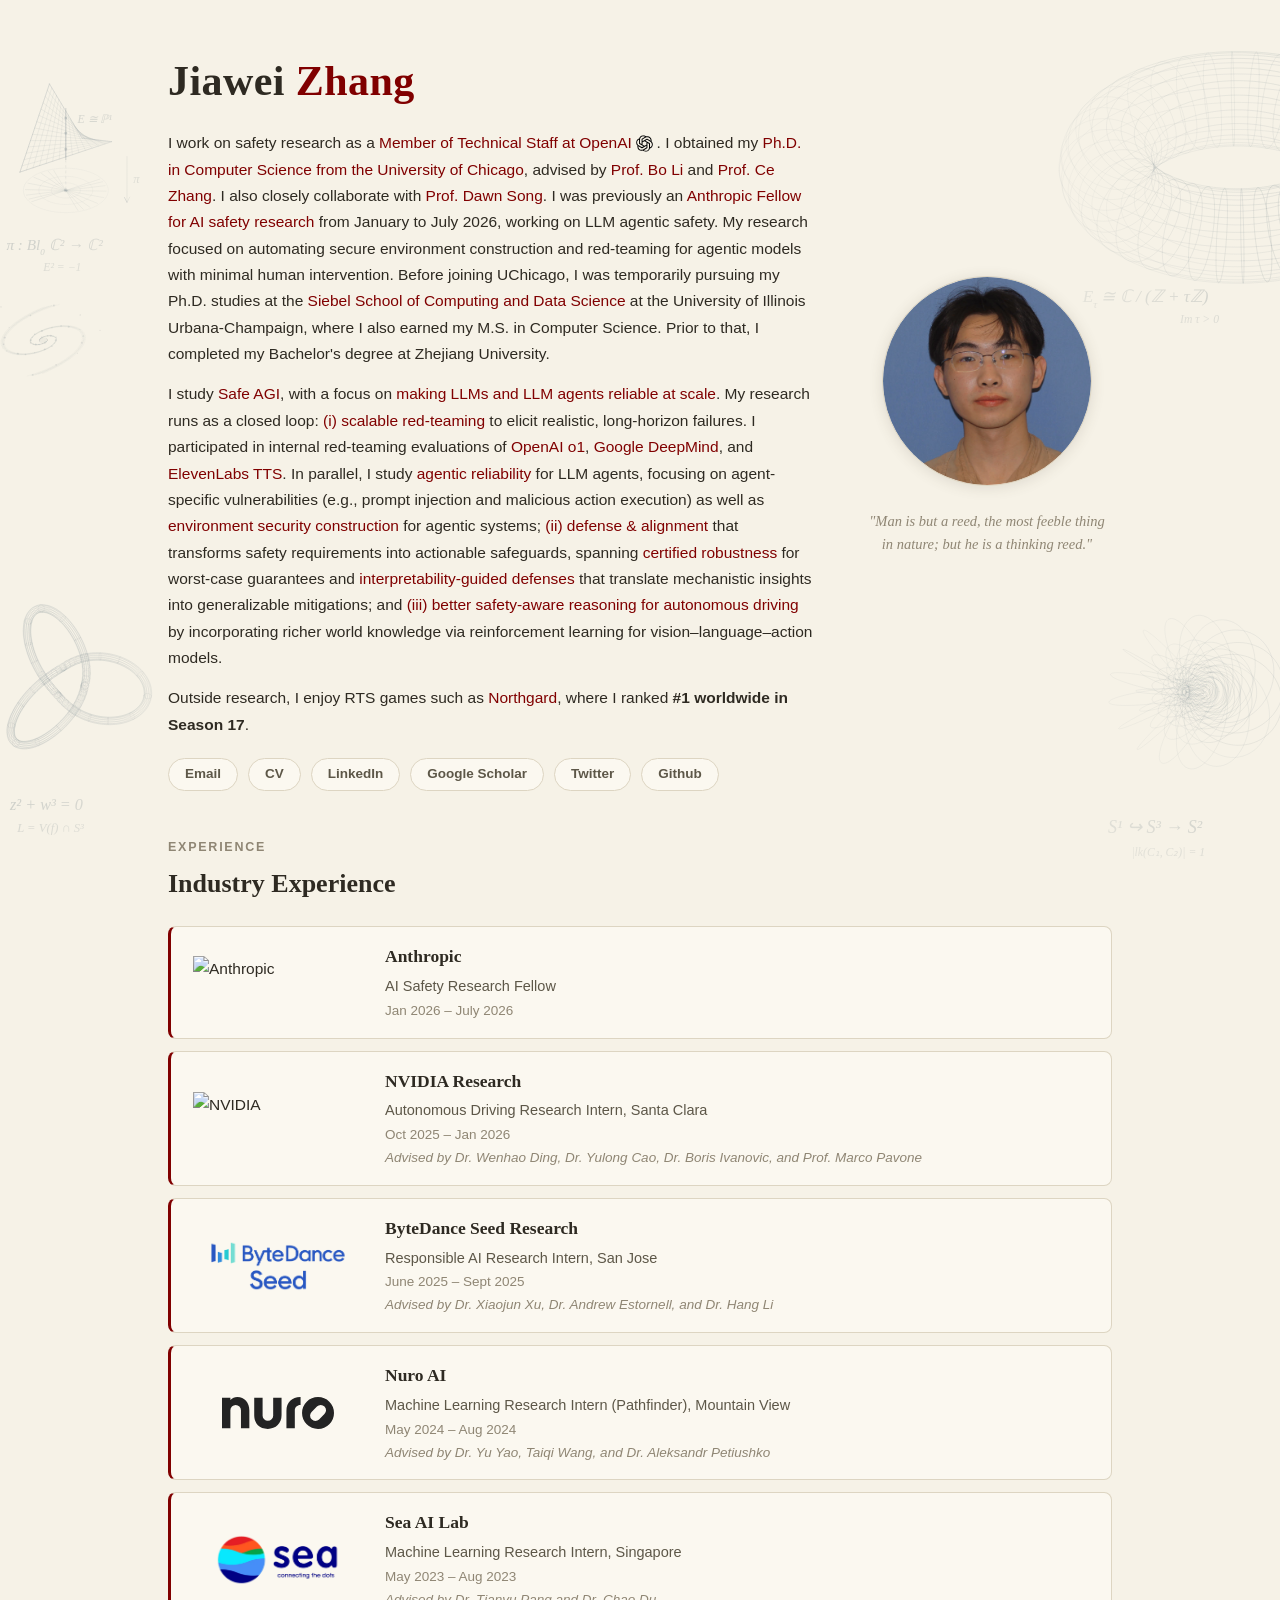
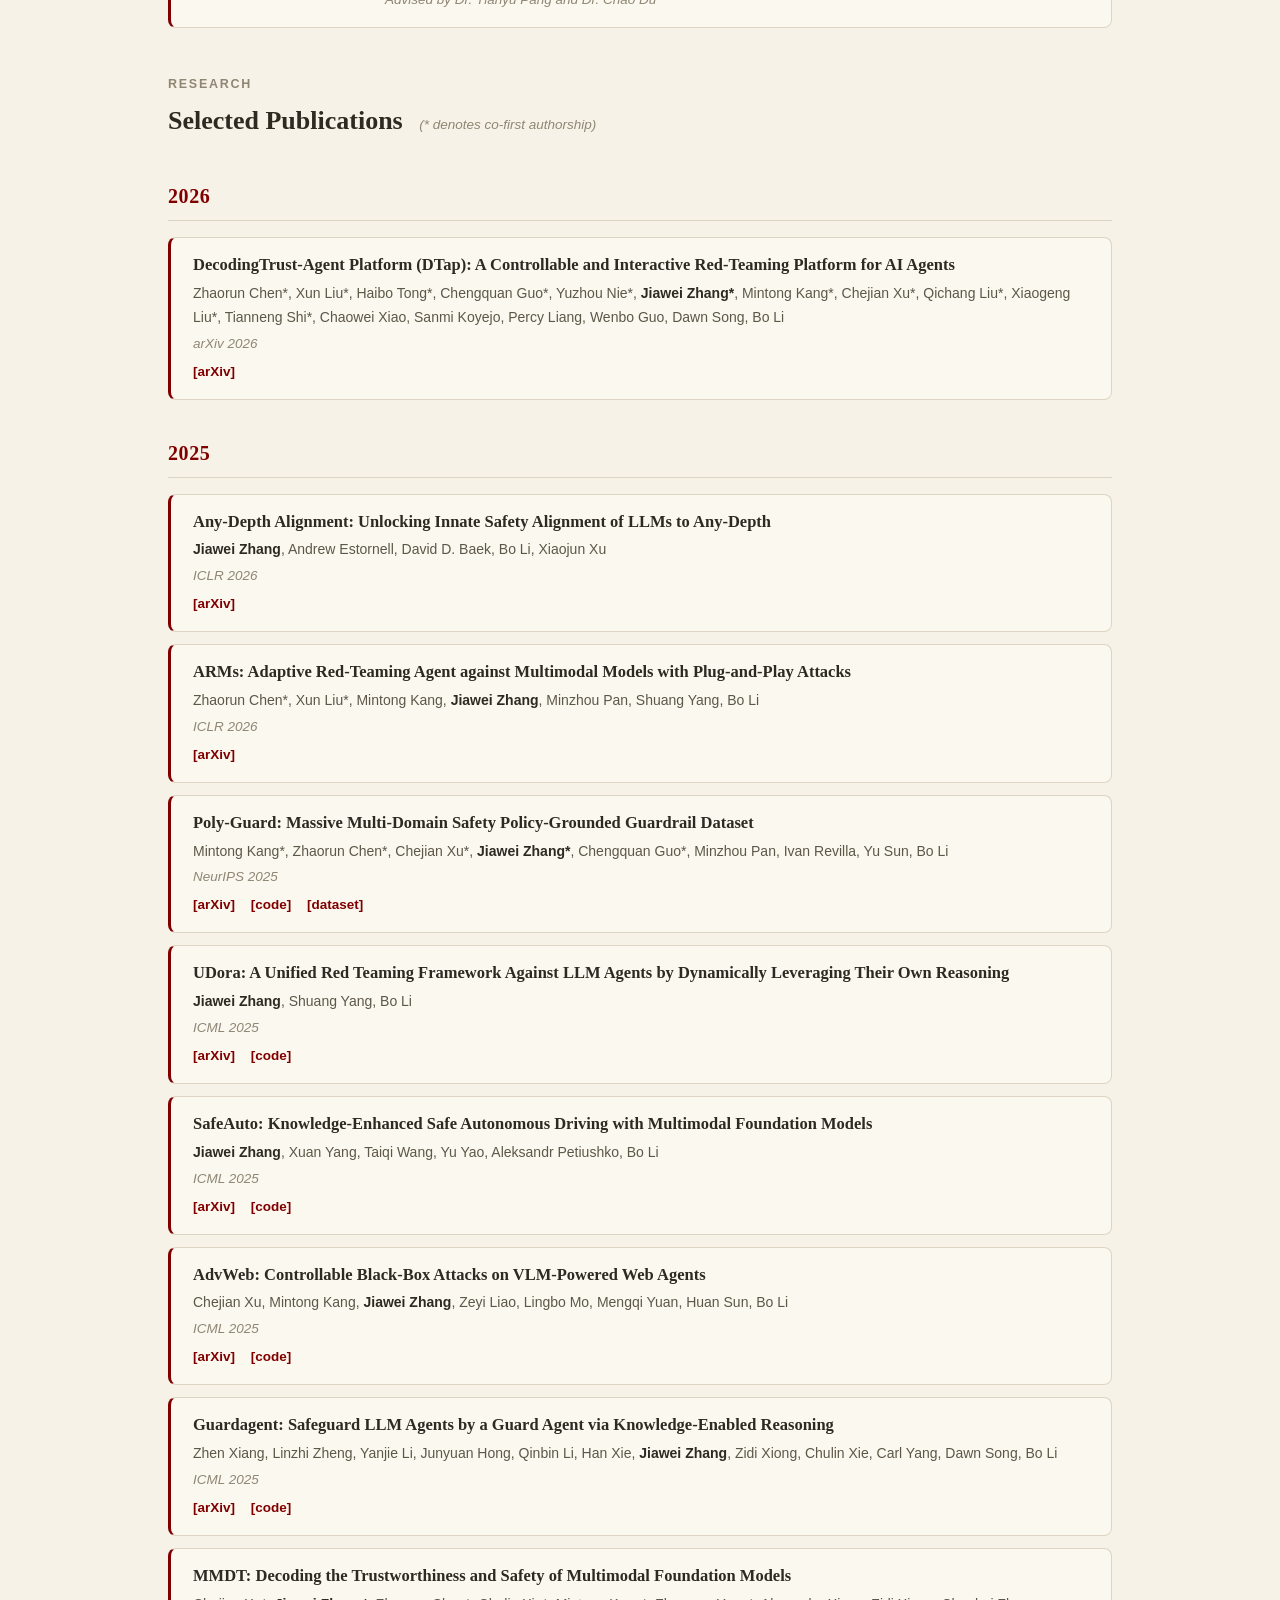
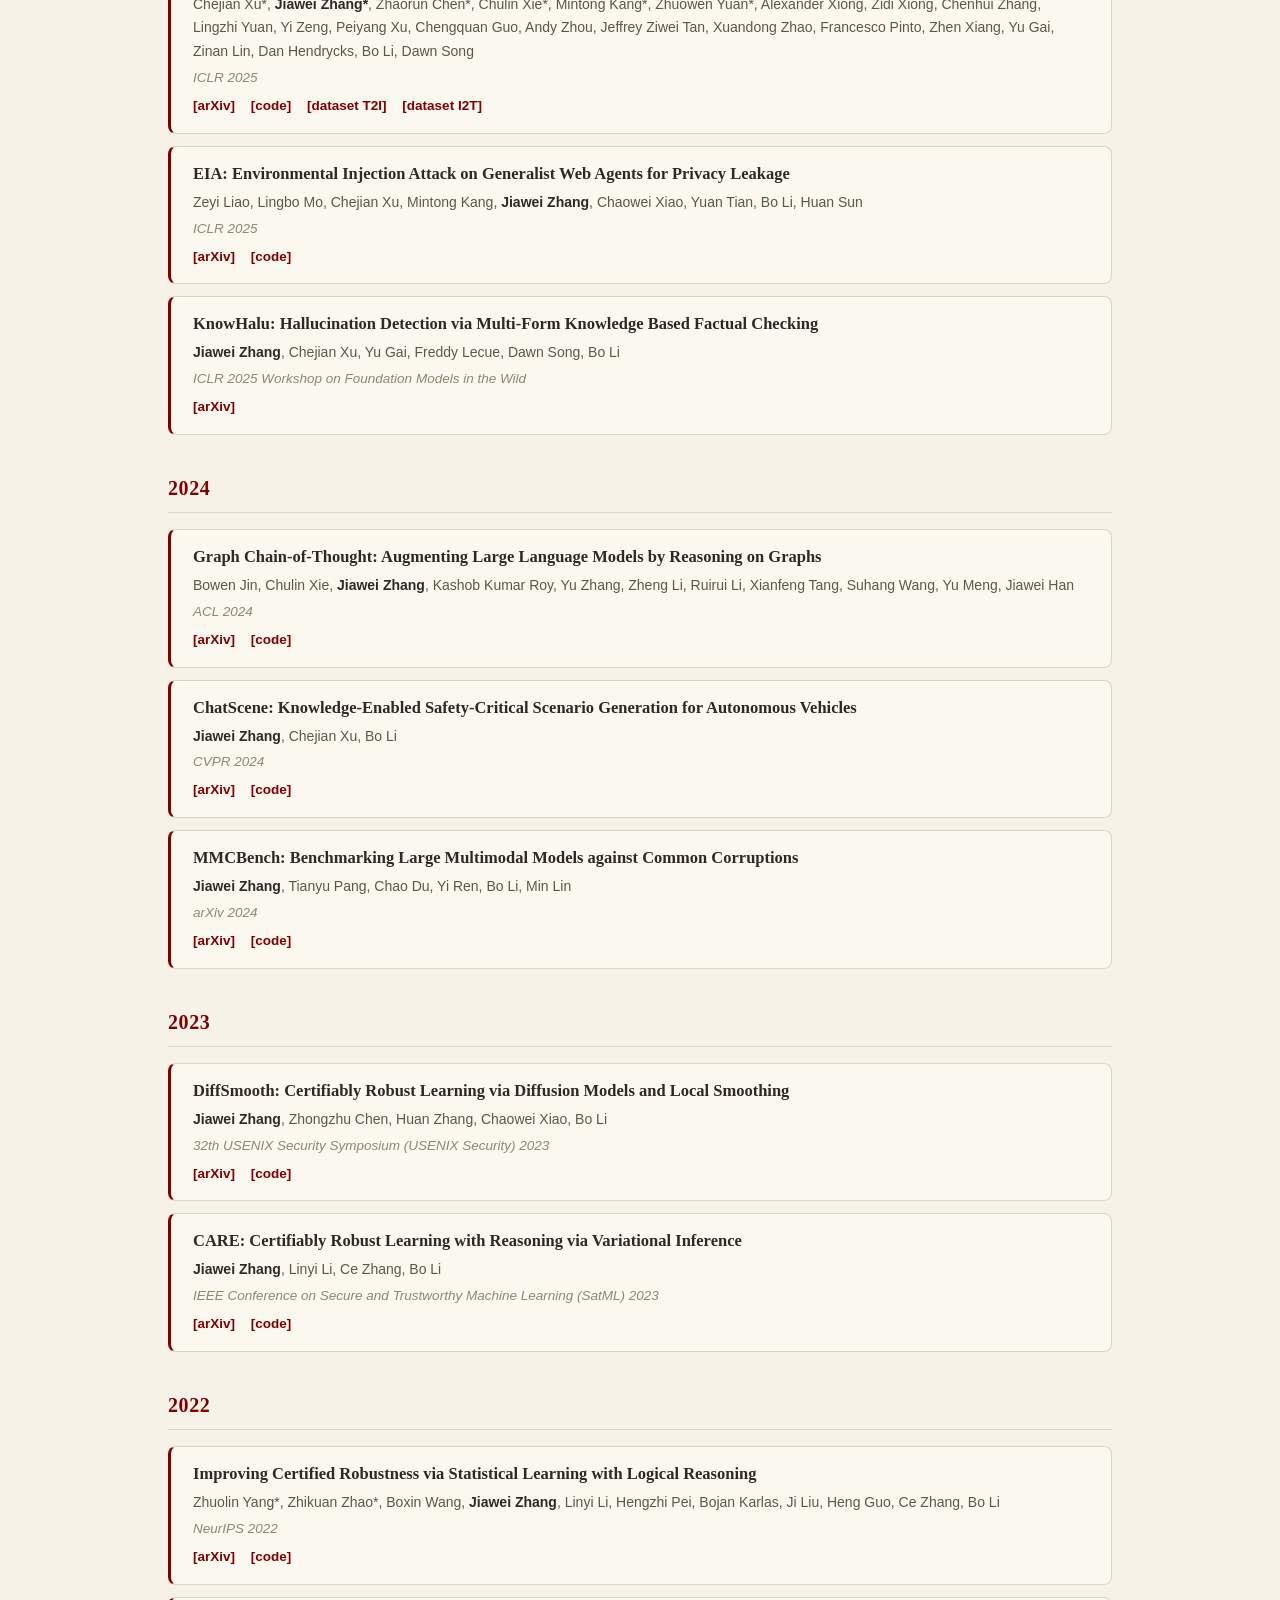
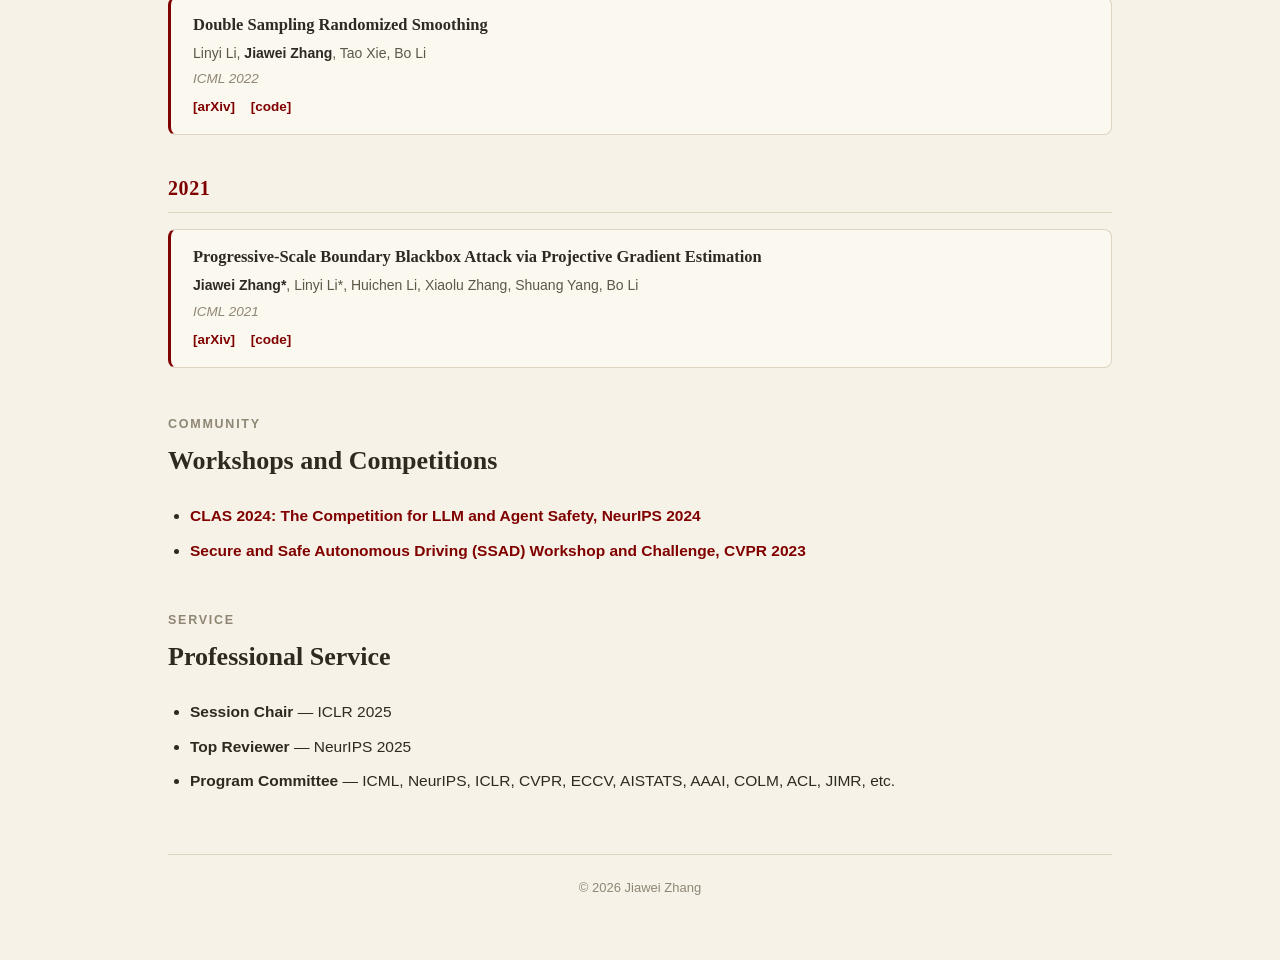
==== index.html @ 8cf460e6 "Emphasize Northgard worldwide ranking" ====
<!DOCTYPE html>
<html lang="en">
<head>
  <meta charset="utf-8">
  <title>Jiawei Zhang</title>
  <meta name="author" content="Jiawei Zhang">
  <meta name="viewport" content="width=device-width, initial-scale=1">
  <link rel="stylesheet" type="text/css" href="stylesheet.css">
  <link rel="icon" href="data:image/svg+xml,<svg xmlns=%22http://www.w3.org/2000/svg%22 viewBox=%220 0 100 100%22><text y=%22.9em%22 font-size=%2290%22>🍪</text></svg>">
</head>

<body>
<div class="page">

  <!-- ============================ Hero ============================ -->
  <header class="hero">
    <div class="hero-text">
      <h1 class="hero-name">Jiawei <span class="accent">Zhang</span></h1>

      <p class="hero-bio">
        I work on safety research as a <span class="bio-highlight">Member of Technical Staff at <span class="bio-affiliation">OpenAI<img class="bio-logo" src="images/openai-blossom.svg" alt="" width="26" height="26" aria-hidden="true"></span></span>. I obtained my <span class="bio-highlight">Ph.D. in Computer Science from the University of Chicago</span>, advised by <a href="https://aisecure.github.io/">Prof. Bo Li</a> and <a href="https://zhangce.github.io/">Prof. Ce Zhang</a>. I also closely collaborate with <a href="https://dawnsong.io/">Prof. Dawn Song</a>. I was previously an <a href="https://alignment.anthropic.com/2024/anthropic-fellows-program/">Anthropic Fellow for AI safety research</a> from January to July 2026, working on LLM agentic safety. My research focused on automating secure environment construction and red-teaming for agentic models with minimal human intervention. Before joining UChicago, I was temporarily pursuing my Ph.D. studies at the <a href="https://siebelschool.illinois.edu/">Siebel School of Computing and Data Science</a> at the University of Illinois Urbana-Champaign, where I also earned my M.S. in Computer Science. Prior to that, I completed my Bachelor's degree at Zhejiang University.
      </p>

      <p class="hero-bio">
        I study <span class="bio-highlight">Safe AGI</span>, with a focus on <span class="bio-highlight">making LLMs and LLM agents reliable at scale</span>. My research runs as a closed loop:
        <span class="bio-highlight">(i) scalable red-teaming</span> to elicit realistic, long-horizon failures. I participated in internal red-teaming evaluations of <span class="bio-highlight">OpenAI o1</span>, <span class="bio-highlight">Google DeepMind</span>, and <span class="bio-highlight">ElevenLabs TTS</span>. In parallel, I study <span class="bio-highlight">agentic reliability</span> for LLM agents, focusing on agent-specific vulnerabilities (e.g., prompt injection and malicious action execution) as well as <span class="bio-highlight">environment security construction</span> for agentic systems;
        <span class="bio-highlight">(ii) defense &amp; alignment</span> that transforms safety requirements into actionable safeguards, spanning <span class="bio-highlight">certified robustness</span> for worst-case guarantees and <span class="bio-highlight">interpretability-guided defenses</span> that translate mechanistic insights into generalizable mitigations; and
        <span class="bio-highlight">(iii) better safety-aware reasoning for autonomous driving</span> by incorporating richer world knowledge via reinforcement learning for vision–language–action models.
      </p>

      <p class="hero-bio">
        Outside research, I enjoy RTS games such as <a href="https://store.steampowered.com/app/466560/Northgard_Definitive_Edition/">Northgard</a>, where I ranked <strong>#1 worldwide in Season 17</strong>.
      </p>

      <nav class="hero-links">
        <a href="mailto:jwz@uchicago.edu">Email</a>
        <a href="data/Jiawei_CV.pdf">CV</a>
        <a href="https://www.linkedin.com/in/jiawei-zhang-61603b1a2/">LinkedIn</a>
        <a href="https://scholar.google.com/citations?hl=en&user=vCY9ZRcAAAAJ">Google Scholar</a>
        <a href="https://x.com/jzhangcy">Twitter</a>
        <a href="https://github.com/javyduck/">Github</a>
      </nav>
    </div>

    <div class="hero-side">
      <a href="images/jiawei.jpg">
        <img class="hero-photo" alt="profile photo" src="images/jiawei_circle.jpg">
      </a>
      <p class="hero-quote">"Man is but a reed, the most feeble thing in nature; but he is a thinking reed."</p>
    </div>
  </header>

  <!-- ===================== Industry Experience ==================== -->
  <section class="section">
    <span class="section-label">Experience</span>
    <h2 class="section-title">Industry Experience</h2>

    <div class="intern-box">
      <img class="intern-logo" src="https://upload.wikimedia.org/wikipedia/commons/7/78/Anthropic_logo.svg" alt="Anthropic">
      <div class="intern-info">
        <div class="intern-company">Anthropic</div>
        <div class="intern-role">AI Safety Research Fellow</div>
        <div class="intern-date">Jan 2026 – July 2026</div>
      </div>
    </div>

    <div class="intern-box">
      <img class="intern-logo" src="https://upload.wikimedia.org/wikipedia/sco/2/21/Nvidia_logo.svg" alt="NVIDIA">
      <div class="intern-info">
        <div class="intern-company">NVIDIA Research</div>
        <div class="intern-role">Autonomous Driving Research Intern, Santa Clara</div>
        <div class="intern-date">Oct 2025 – Jan 2026</div>
        <div class="intern-advisor">Advised by Dr. Wenhao Ding, Dr. Yulong Cao, Dr. Boris Ivanovic, and Prof. Marco Pavone</div>
      </div>
    </div>

    <div class="intern-box">
      <img class="intern-logo" src="images/bytedance-seed-balanced.png" alt="ByteDance Seed">
      <div class="intern-info">
        <div class="intern-company">ByteDance Seed Research</div>
        <div class="intern-role">Responsible AI Research Intern, San Jose</div>
        <div class="intern-date">June 2025 – Sept 2025</div>
        <div class="intern-advisor">Advised by Dr. Xiaojun Xu, Dr. Andrew Estornell, and Dr. Hang Li</div>
      </div>
    </div>

    <div class="intern-box">
      <img class="intern-logo intern-logo--nuro" src="images/nuro-logo.svg" alt="Nuro">
      <div class="intern-info">
        <div class="intern-company">Nuro AI</div>
        <div class="intern-role">Machine Learning Research Intern (Pathfinder), Mountain View</div>
        <div class="intern-date">May 2024 – Aug 2024</div>
        <div class="intern-advisor">Advised by Dr. Yu Yao, Taiqi Wang, and Dr. Aleksandr Petiushko</div>
      </div>
    </div>

    <div class="intern-box">
      <img class="intern-logo" src="data/seaai.png" alt="Sea">
      <div class="intern-info">
        <div class="intern-company">Sea AI Lab</div>
        <div class="intern-role">Machine Learning Research Intern, Singapore</div>
        <div class="intern-date">May 2023 – Aug 2023</div>
        <div class="intern-advisor">Advised by Dr. Tianyu Pang and Dr. Chao Du</div>
      </div>
    </div>
  </section>

  <!-- ==================== Selected Publications =================== -->
  <section class="section">
    <span class="section-label">Research</span>
    <h2 class="section-title">Selected Publications <span class="note">(* denotes co-first authorship)</span></h2>

    <div class="pub-year">2026</div>

    <div class="pub-box">
      <div class="pub-title">DecodingTrust-Agent Platform (DTap): A Controllable and Interactive Red-Teaming Platform for AI Agents</div>
      <div class="pub-authors">Zhaorun Chen*, Xun Liu*, Haibo Tong*, Chengquan Guo*, Yuzhou Nie*, <b>Jiawei Zhang*</b>, Mintong Kang*, Chejian Xu*, Qichang Liu*, Xiaogeng Liu*, Tianneng Shi*, Chaowei Xiao, Sanmi Koyejo, Percy Liang, Wenbo Guo, Dawn Song, Bo Li</div>
      <div class="pub-venue">arXiv 2026</div>
      <div class="pub-link"><a href="https://arxiv.org/abs/2605.04808">[arXiv]</a></div>
    </div>

    <div class="pub-year">2025</div>

    <div class="pub-box">
      <div class="pub-title">Any-Depth Alignment: Unlocking Innate Safety Alignment of LLMs to Any-Depth</div>
      <div class="pub-authors"><b>Jiawei Zhang</b>, Andrew Estornell, David D. Baek, Bo Li, Xiaojun Xu</div>
      <div class="pub-venue">ICLR 2026</div>
      <div class="pub-link"><a href="https://arxiv.org/abs/2510.18081">[arXiv]</a></div>
    </div>

    <div class="pub-box">
      <div class="pub-title">ARMs: Adaptive Red-Teaming Agent against Multimodal Models with Plug-and-Play Attacks</div>
      <div class="pub-authors">Zhaorun Chen*, Xun Liu*, Mintong Kang, <b>Jiawei Zhang</b>, Minzhou Pan, Shuang Yang, Bo Li</div>
      <div class="pub-venue">ICLR 2026</div>
      <div class="pub-link"><a href="https://arxiv.org/pdf/2510.02677">[arXiv]</a></div>
    </div>

    <div class="pub-box">
      <div class="pub-title">Poly-Guard: Massive Multi-Domain Safety Policy-Grounded Guardrail Dataset</div>
      <div class="pub-authors">Mintong Kang*, Zhaorun Chen*, Chejian Xu*, <b>Jiawei Zhang*</b>, Chengquan Guo*, Minzhou Pan, Ivan Revilla, Yu Sun, Bo Li</div>
      <div class="pub-venue">NeurIPS 2025</div>
      <div class="pub-link">
        <a href="https://arxiv.org/abs/2506.19054">[arXiv]</a>
        <a href="https://github.com/AI-secure/PolyGuard">[code]</a>
        <a href="https://huggingface.co/datasets/AI-Secure/PolyGuard">[dataset]</a>
      </div>
    </div>

    <div class="pub-box">
      <div class="pub-title">UDora: A Unified Red Teaming Framework Against LLM Agents by Dynamically Leveraging Their Own Reasoning</div>
      <div class="pub-authors"><b>Jiawei Zhang</b>, Shuang Yang, Bo Li</div>
      <div class="pub-venue">ICML 2025</div>
      <div class="pub-link">
        <a href="https://arxiv.org/abs/2503.01908">[arXiv]</a>
        <a href="https://github.com/AI-secure/UDora">[code]</a>
      </div>
    </div>

    <div class="pub-box">
      <div class="pub-title">SafeAuto: Knowledge-Enhanced Safe Autonomous Driving with Multimodal Foundation Models</div>
      <div class="pub-authors"><b>Jiawei Zhang</b>, Xuan Yang, Taiqi Wang, Yu Yao, Aleksandr Petiushko, Bo Li</div>
      <div class="pub-venue">ICML 2025</div>
      <div class="pub-link">
        <a href="https://arxiv.org/abs/2503.00211">[arXiv]</a>
        <a href="https://github.com/AI-secure/SafeAuto">[code]</a>
      </div>
    </div>

    <div class="pub-box">
      <div class="pub-title">AdvWeb: Controllable Black-Box Attacks on VLM-Powered Web Agents</div>
      <div class="pub-authors">Chejian Xu, Mintong Kang, <b>Jiawei Zhang</b>, Zeyi Liao, Lingbo Mo, Mengqi Yuan, Huan Sun, Bo Li</div>
      <div class="pub-venue">ICML 2025</div>
      <div class="pub-link">
        <a href="https://arxiv.org/abs/2410.17401v4">[arXiv]</a>
        <a href="https://github.com/AI-secure/AdvAgent">[code]</a>
      </div>
    </div>

    <div class="pub-box">
      <div class="pub-title">Guardagent: Safeguard LLM Agents by a Guard Agent via Knowledge-Enabled Reasoning</div>
      <div class="pub-authors">Zhen Xiang, Linzhi Zheng, Yanjie Li, Junyuan Hong, Qinbin Li, Han Xie, <b>Jiawei Zhang</b>, Zidi Xiong, Chulin Xie, Carl Yang, Dawn Song, Bo Li</div>
      <div class="pub-venue">ICML 2025</div>
      <div class="pub-link">
        <a href="https://arxiv.org/abs/2406.09187">[arXiv]</a>
        <a href="https://github.com/guardagent/code">[code]</a>
      </div>
    </div>

    <div class="pub-box">
      <div class="pub-title">MMDT: Decoding the Trustworthiness and Safety of Multimodal Foundation Models</div>
      <div class="pub-authors">Chejian Xu*, <b>Jiawei Zhang*</b>, Zhaorun Chen*, Chulin Xie*, Mintong Kang*, Zhuowen Yuan*, Alexander Xiong, Zidi Xiong, Chenhui Zhang, Lingzhi Yuan, Yi Zeng, Peiyang Xu, Chengquan Guo, Andy Zhou, Jeffrey Ziwei Tan, Xuandong Zhao, Francesco Pinto, Zhen Xiang, Yu Gai, Zinan Lin, Dan Hendrycks, Bo Li, Dawn Song</div>
      <div class="pub-venue">ICLR 2025</div>
      <div class="pub-link">
        <a href="https://arxiv.org/abs/2503.14827">[arXiv]</a>
        <a href="https://github.com/AI-secure/MMDT">[code]</a>
        <a href="https://huggingface.co/datasets/AI-Secure/MMDecodingTrust-T2I">[dataset&nbsp;T2I]</a>
        <a href="https://huggingface.co/datasets/AI-Secure/MMDecodingTrust-I2T">[dataset&nbsp;I2T]</a>
      </div>
    </div>

    <div class="pub-box">
      <div class="pub-title">EIA: Environmental Injection Attack on Generalist Web Agents for Privacy Leakage</div>
      <div class="pub-authors">Zeyi Liao, Lingbo Mo, Chejian Xu, Mintong Kang, <b>Jiawei Zhang</b>, Chaowei Xiao, Yuan Tian, Bo Li, Huan Sun</div>
      <div class="pub-venue">ICLR 2025</div>
      <div class="pub-link">
        <a href="https://arxiv.org/abs/2409.11295">[arXiv]</a>
        <a href="https://github.com/OSU-NLP-Group/EIA_against_webagent">[code]</a>
      </div>
    </div>

    <div class="pub-box">
      <div class="pub-title">KnowHalu: Hallucination Detection via Multi-Form Knowledge Based Factual Checking</div>
      <div class="pub-authors"><b>Jiawei Zhang</b>, Chejian Xu, Yu Gai, Freddy Lecue, Dawn Song, Bo Li</div>
      <div class="pub-venue">ICLR 2025 Workshop on Foundation Models in the Wild</div>
      <div class="pub-link"><a href="https://arxiv.org/abs/2404.02935">[arXiv]</a></div>
    </div>

    <div class="pub-year">2024</div>

    <div class="pub-box">
      <div class="pub-title">Graph Chain-of-Thought: Augmenting Large Language Models by Reasoning on Graphs</div>
      <div class="pub-authors">Bowen Jin, Chulin Xie, <b>Jiawei Zhang</b>, Kashob Kumar Roy, Yu Zhang, Zheng Li, Ruirui Li, Xianfeng Tang, Suhang Wang, Yu Meng, Jiawei Han</div>
      <div class="pub-venue">ACL 2024</div>
      <div class="pub-link">
        <a href="https://arxiv.org/abs/2404.07103">[arXiv]</a>
        <a href="https://github.com/PeterGriffinJin/Graph-CoT">[code]</a>
      </div>
    </div>

    <div class="pub-box">
      <div class="pub-title">ChatScene: Knowledge-Enabled Safety-Critical Scenario Generation for Autonomous Vehicles</div>
      <div class="pub-authors"><b>Jiawei Zhang</b>, Chejian Xu, Bo Li</div>
      <div class="pub-venue">CVPR 2024</div>
      <div class="pub-link">
        <a href="https://arxiv.org/abs/2405.14062">[arXiv]</a>
        <a href="https://github.com/javyduck/ChatScene">[code]</a>
      </div>
    </div>

    <div class="pub-box">
      <div class="pub-title">MMCBench: Benchmarking Large Multimodal Models against Common Corruptions</div>
      <div class="pub-authors"><b>Jiawei Zhang</b>, Tianyu Pang, Chao Du, Yi Ren, Bo Li, Min Lin</div>
      <div class="pub-venue">arXiv 2024</div>
      <div class="pub-link">
        <a href="https://arxiv.org/abs/2401.11943">[arXiv]</a>
        <a href="https://github.com/sail-sg/MMCBench">[code]</a>
      </div>
    </div>

    <div class="pub-year">2023</div>

    <div class="pub-box">
      <div class="pub-title">DiffSmooth: Certifiably Robust Learning via Diffusion Models and Local Smoothing</div>
      <div class="pub-authors"><b>Jiawei Zhang</b>, Zhongzhu Chen, Huan Zhang, Chaowei Xiao, Bo Li</div>
      <div class="pub-venue">32th USENIX Security Symposium (USENIX Security) 2023</div>
      <div class="pub-link">
        <a href="https://www.usenix.org/conference/usenixsecurity23/presentation/zhang-jiawei">[arXiv]</a>
        <a href="https://github.com/javyduck/DiffSmooth">[code]</a>
      </div>
    </div>

    <div class="pub-box">
      <div class="pub-title">CARE: Certifiably Robust Learning with Reasoning via Variational Inference</div>
      <div class="pub-authors"><b>Jiawei Zhang</b>, Linyi Li, Ce Zhang, Bo Li</div>
      <div class="pub-venue">IEEE Conference on Secure and Trustworthy Machine Learning (SatML) 2023</div>
      <div class="pub-link">
        <a href="https://arxiv.org/abs/2209.05055">[arXiv]</a>
        <a href="https://github.com/javyduck/CARE">[code]</a>
      </div>
    </div>

    <div class="pub-year">2022</div>

    <div class="pub-box">
      <div class="pub-title">Improving Certified Robustness via Statistical Learning with Logical Reasoning</div>
      <div class="pub-authors">Zhuolin Yang*, Zhikuan Zhao*, Boxin Wang, <b>Jiawei Zhang</b>, Linyi Li, Hengzhi Pei, Bojan Karlas, Ji Liu, Heng Guo, Ce Zhang, Bo Li</div>
      <div class="pub-venue">NeurIPS 2022</div>
      <div class="pub-link">
        <a href="https://arxiv.org/abs/2003.00120" target="_blank">[arXiv]</a>
        <a href="https://github.com/Sensing-Reasoning/Sensing-Reasoning-Pipeline" target="_blank">[code]</a>
      </div>
    </div>

    <div class="pub-box">
      <div class="pub-title">Double Sampling Randomized Smoothing</div>
      <div class="pub-authors">Linyi Li, <b>Jiawei Zhang</b>, Tao Xie, Bo Li</div>
      <div class="pub-venue">ICML 2022</div>
      <div class="pub-link">
        <a href="https://arxiv.org/abs/2206.07912" target="_blank">[arXiv]</a>
        <a href="https://github.com/llylly/DSRS" target="_blank">[code]</a>
      </div>
    </div>

    <div class="pub-year">2021</div>

    <div class="pub-box">
      <div class="pub-title">Progressive-Scale Boundary Blackbox Attack via Projective Gradient Estimation</div>
      <div class="pub-authors"><b>Jiawei Zhang*</b>, Linyi Li*, Huichen Li, Xiaolu Zhang, Shuang Yang, Bo Li</div>
      <div class="pub-venue">ICML 2021</div>
      <div class="pub-link">
        <a href="https://arxiv.org/abs/2106.06056" target="_blank">[arXiv]</a>
        <a href="https://github.com/AI-secure/PSBA" target="_blank">[code]</a>
      </div>
    </div>
  </section>

  <!-- =================== Workshops & Competitions ================= -->
  <section class="section">
    <span class="section-label">Community</span>
    <h2 class="section-title">Workshops and Competitions</h2>
    <ul class="plain-list">
      <li>
        <a href="https://neurips.cc/virtual/2024/competition/84796" target="_blank">
          <b>CLAS 2024: The Competition for LLM and Agent Safety, NeurIPS 2024</b>
        </a>
      </li>
      <li>
        <a href="https://github.com/safeai-lab/SafeBench" target="_blank">
          <b>Secure and Safe Autonomous Driving (SSAD) Workshop and Challenge, CVPR 2023</b>
        </a>
      </li>
    </ul>
  </section>

  <!-- ====================== Professional Service ================== -->
  <section class="section">
    <span class="section-label">Service</span>
    <h2 class="section-title">Professional Service</h2>
    <ul class="plain-list">
      <li><b>Session Chair</b> — ICLR 2025</li>
      <li><b>Top Reviewer</b> — NeurIPS 2025</li>
      <li><b>Program Committee</b> — ICML, NeurIPS, ICLR, CVPR, ECCV, AISTATS, AAAI, COLM, ACL, JIMR, etc.</li>
    </ul>
  </section>

  <footer class="site-footer">
    © 2026 Jiawei Zhang
  </footer>

</div>
</body>
</html>
---- stylesheet.css ----
/* ===================================================================
   Academic homepage — warm parchment, faint mathematical sketches,
   serif display type, UChicago maroon accents. Shares its palette
   with /blog/.
   =================================================================== */

:root {
  --bg: #f6f2e7;
  --card: #fbf8f0;
  --bg-soft: #efe9da;
  --text: #2e2a22;
  --text-soft: #5d5748;
  --text-faint: #8f8674;
  --accent: #800000;
  --accent-soft: #a34848;
  --border: #ddd5c2;
  --serif: Charter, "Bitstream Charter", "Source Serif 4", Georgia,
    "Times New Roman", serif;
  --sans: -apple-system, BlinkMacSystemFont, "Segoe UI", Roboto,
    "Helvetica Neue", Arial, sans-serif;
}

* { box-sizing: border-box; }

html { scroll-behavior: smooth; }

body {
  margin: 0;
  background-color: var(--bg);
  /* Geometric studies stay visible at the edges, with a quiet reading area. */
  background-image:
    linear-gradient(90deg, rgba(246, 242, 231, 0.10) 0%,
      rgba(246, 242, 231, 0.68) 18%, rgba(246, 242, 231, 0.92) 32%,
      rgba(246, 242, 231, 0.92) 68%, rgba(246, 242, 231, 0.68) 82%,
      rgba(246, 242, 231, 0.10) 100%),
    url("images/math-geometry.svg?v=hopf");
  background-size: 100% 100%, max(1440px, 100vw) auto;
  background-position: center, center top;
  background-repeat: no-repeat, no-repeat;
  background-attachment: fixed, fixed;
  color: var(--text);
  font-family: var(--sans);
  font-size: 15.5px;
  line-height: 1.7;
  -webkit-font-smoothing: antialiased;
}

a {
  color: var(--accent);
  font-weight: 500;
  text-decoration: none;
  transition: color 0.15s ease;
}

a:hover { color: var(--accent-soft); }

.page {
  max-width: 1000px;
  margin: 0 auto;
  padding: 56px 28px 60px;
}

/* ------------------------------------------------------------------ */
/* Hero                                                                */
/* ------------------------------------------------------------------ */

.hero {
  display: flex;
  gap: 48px;
  align-items: center;
  margin-bottom: 26px;
}

.hero-text { flex: 1; min-width: 0; }

.hero-name {
  font-family: var(--serif);
  font-size: 42px;
  font-weight: 700;
  color: var(--text);
  letter-spacing: 0.01em;
  margin: 0 0 24px;
  line-height: 1.2;
}

.hero-name .accent { color: var(--accent); }

.hero-tagline {
  font-family: var(--serif);
  font-style: italic;
  color: var(--text-faint);
  font-size: 16px;
  margin: 0 0 22px;
}

.hero-text p { margin: 0 0 14px; color: var(--text); }

.hero-bio .bio-highlight { color: var(--accent); }
.hero-bio a { font-weight: 400; }

.bio-affiliation {
  display: inline-flex;
  align-items: center;
  white-space: nowrap;
}

.bio-logo {
  width: 1.6em;
  height: 1.6em;
  flex: none;
}

.hero-links {
  margin-top: 20px;
  display: flex;
  flex-wrap: wrap;
  gap: 10px;
}

.hero-links a {
  border: 1px solid var(--border);
  background: var(--card);
  border-radius: 999px;
  padding: 4px 16px;
  font-size: 13.5px;
  font-weight: 600;
  color: var(--text-soft);
  transition: border-color 0.15s ease, color 0.15s ease;
}

.hero-links a:hover { border-color: var(--accent); color: var(--accent); }

.hero-side {
  flex: 0 0 250px;
  text-align: center;
}

.hero-photo {
  width: 210px;
  height: 210px;
  border-radius: 50%;
  object-fit: cover;
  border: 1px solid var(--border);
  box-shadow: 0 2px 14px rgba(87, 80, 62, 0.14);
}

.hero-quote {
  font-family: var(--serif);
  font-style: italic;
  font-size: 14.5px;
  color: var(--text-faint);
  margin-top: 16px;
  line-height: 1.6;
}

@media (max-width: 780px) {
  .hero { flex-direction: column-reverse; align-items: center; }
}

/* ------------------------------------------------------------------ */
/* Sections                                                            */
/* ------------------------------------------------------------------ */

.section { margin-top: 46px; }

.section-label {
  display: block;
  font-size: 12.5px;
  font-weight: 700;
  text-transform: uppercase;
  letter-spacing: 0.14em;
  color: var(--text-faint);
  margin-bottom: 4px;
}

.section-title {
  font-family: var(--serif);
  font-size: 26px;
  font-weight: 700;
  margin: 0 0 20px;
  color: var(--text);
}

.section-title .note {
  font-family: var(--sans);
  font-size: 13.5px;
  color: var(--text-faint);
  font-style: italic;
  font-weight: 400;
  margin-left: 10px;
}

/* Experience cards */

.intern-box {
  display: flex;
  align-items: center;
  background: var(--card);
  border: 1px solid var(--border);
  border-left: 3px solid var(--accent);
  border-radius: 8px;
  padding: 15px 22px;
  margin-bottom: 12px;
  transition: box-shadow 0.2s ease, transform 0.2s ease;
}

.intern-box:hover {
  box-shadow: 0 4px 14px rgba(128, 0, 0, 0.08);
  transform: translateY(-1px);
}

.intern-logo {
  width: 170px;
  height: 52px;
  margin-right: 22px;
  flex-shrink: 0;
  object-fit: contain;
}

/* Reduce the artwork while keeping the shared logo column aligned. */
.intern-logo--compact { padding: 8px 16px; }
.intern-logo--nuro { padding: 10px 24px; }

.intern-info { flex: 1; }

.intern-company {
  font-family: var(--serif);
  font-weight: 700;
  font-size: 17.5px;
  color: var(--text);
  margin-bottom: 2px;
}

.intern-role { font-size: 14.5px; color: var(--text-soft); }
.intern-date { font-size: 13.5px; color: var(--text-faint); margin-top: 1px; }
.intern-advisor { font-size: 13.5px; color: var(--text-faint); font-style: italic; }

@media (max-width: 640px) {
  .intern-box { flex-direction: column; align-items: flex-start; gap: 10px; }
  .intern-logo { margin: 0; }
}

/* Publications */

.pub-year {
  font-family: var(--serif);
  font-size: 20px;
  font-weight: 700;
  color: var(--accent);
  letter-spacing: 0.03em;
  margin: 36px 0 16px;
  padding-bottom: 7px;
  border-bottom: 1px solid var(--border);
}

.pub-box {
  background: var(--card);
  border: 1px solid var(--border);
  border-left: 3px solid var(--accent);
  border-radius: 8px;
  padding: 15px 22px;
  margin-bottom: 12px;
  transition: box-shadow 0.2s ease, transform 0.2s ease;
}

.pub-box:hover {
  box-shadow: 0 4px 14px rgba(128, 0, 0, 0.08);
  transform: translateY(-1px);
}

.pub-title {
  font-family: var(--serif);
  font-weight: 700;
  font-size: 16.5px;
  color: var(--text);
  margin-bottom: 5px;
  line-height: 1.45;
}

.pub-authors { color: var(--text-soft); font-size: 14px; margin-bottom: 3px; }
.pub-authors b { color: var(--text); }

.pub-venue {
  font-style: italic;
  font-size: 13.5px;
  color: var(--text-faint);
}

.pub-link { margin-top: 5px; font-size: 13.5px; }
.pub-link a { font-weight: 600; margin-right: 12px; }

/* Simple lists (workshops, service) */

.plain-list {
  margin: 0;
  padding-left: 22px;
  color: var(--text);
}

.plain-list li { margin-bottom: 8px; }

/* ------------------------------------------------------------------ */
/* Footer                                                              */
/* ------------------------------------------------------------------ */

.site-footer {
  margin-top: 60px;
  padding-top: 22px;
  border-top: 1px solid var(--border);
  text-align: center;
  color: var(--text-faint);
  font-size: 13px;
}
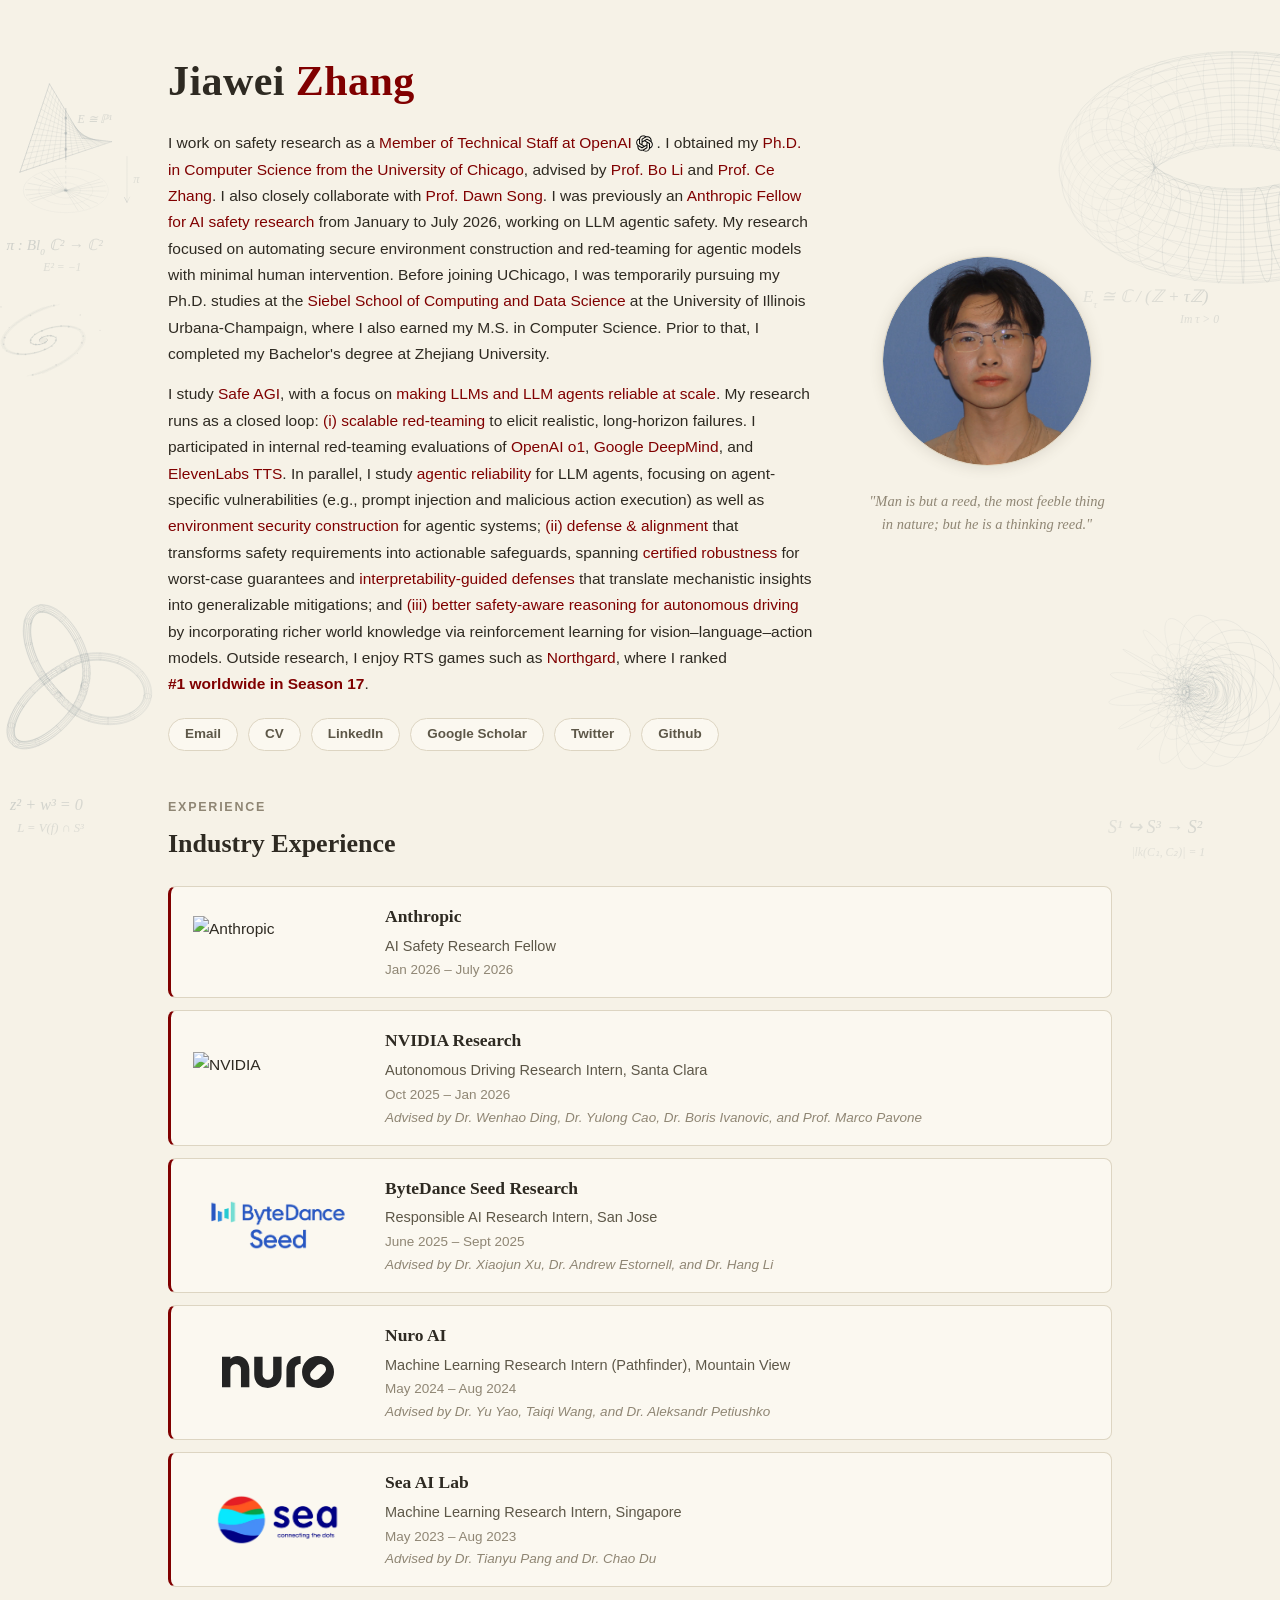
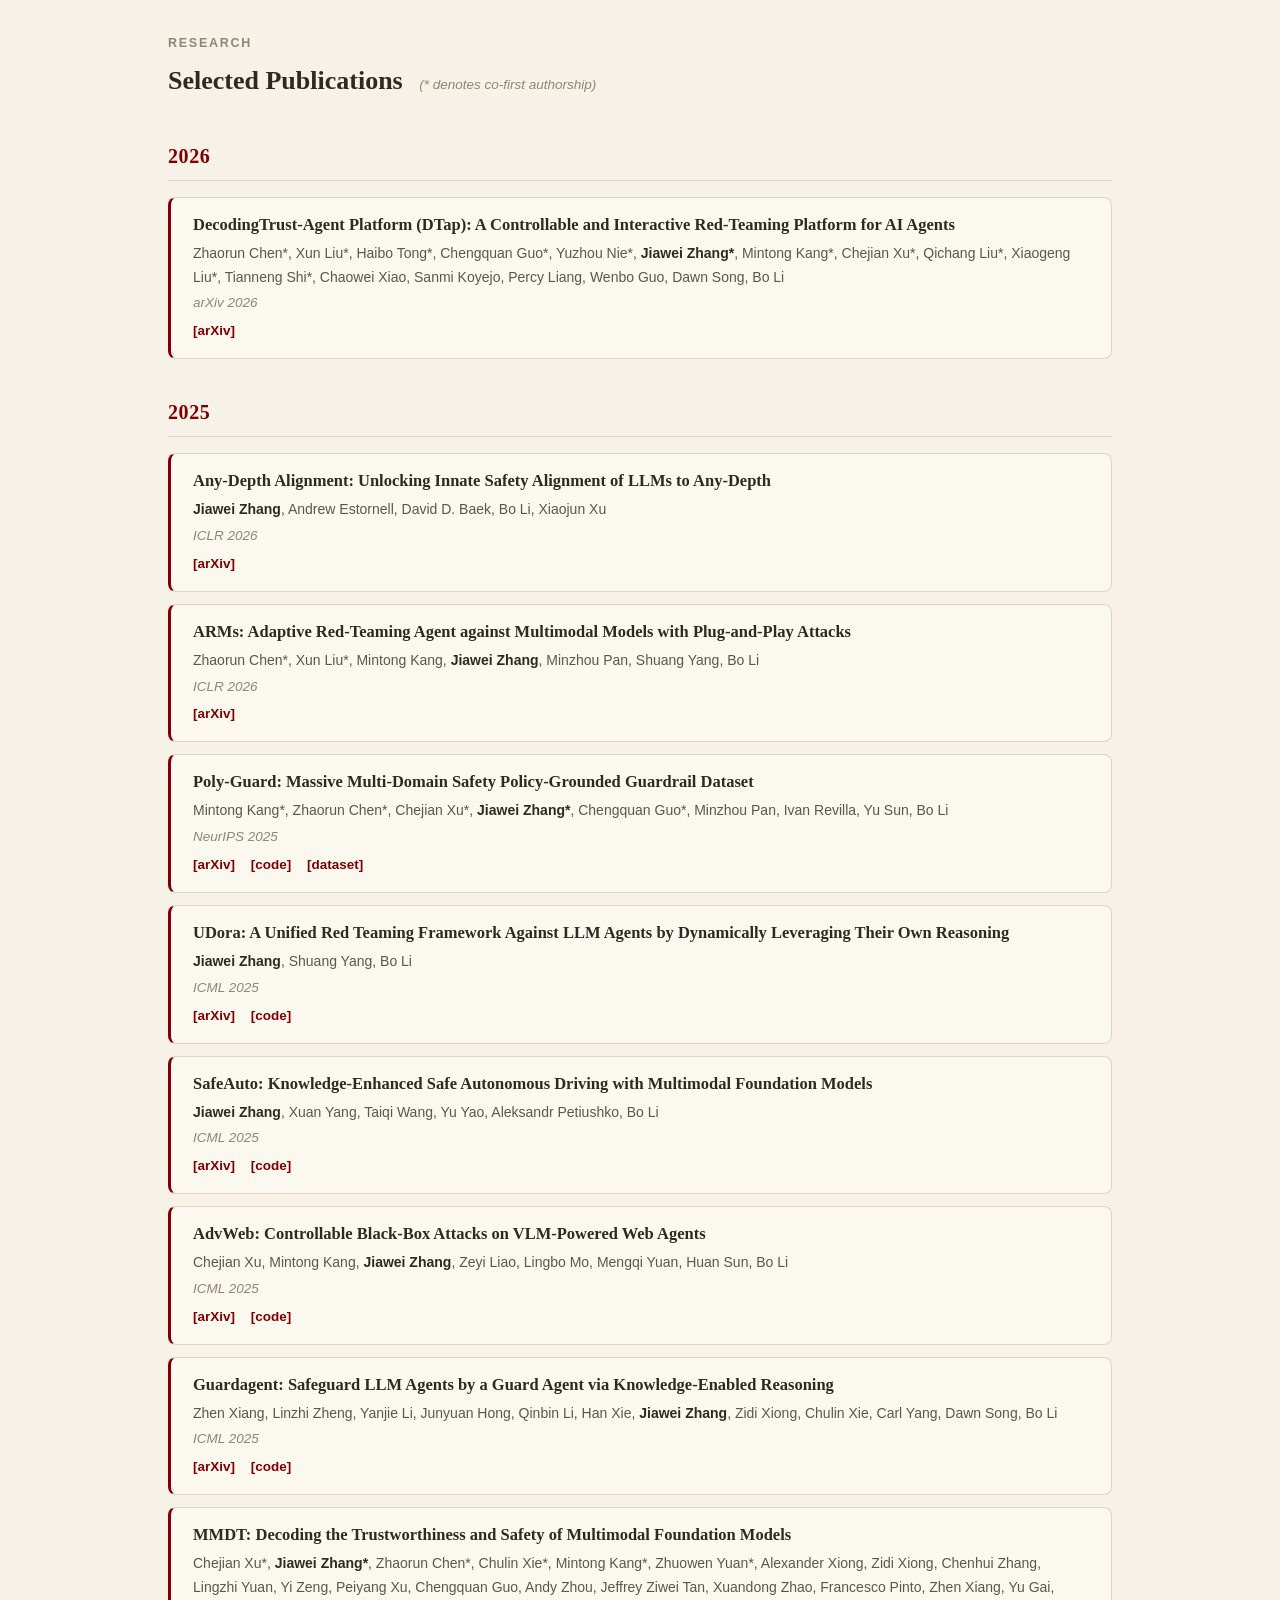
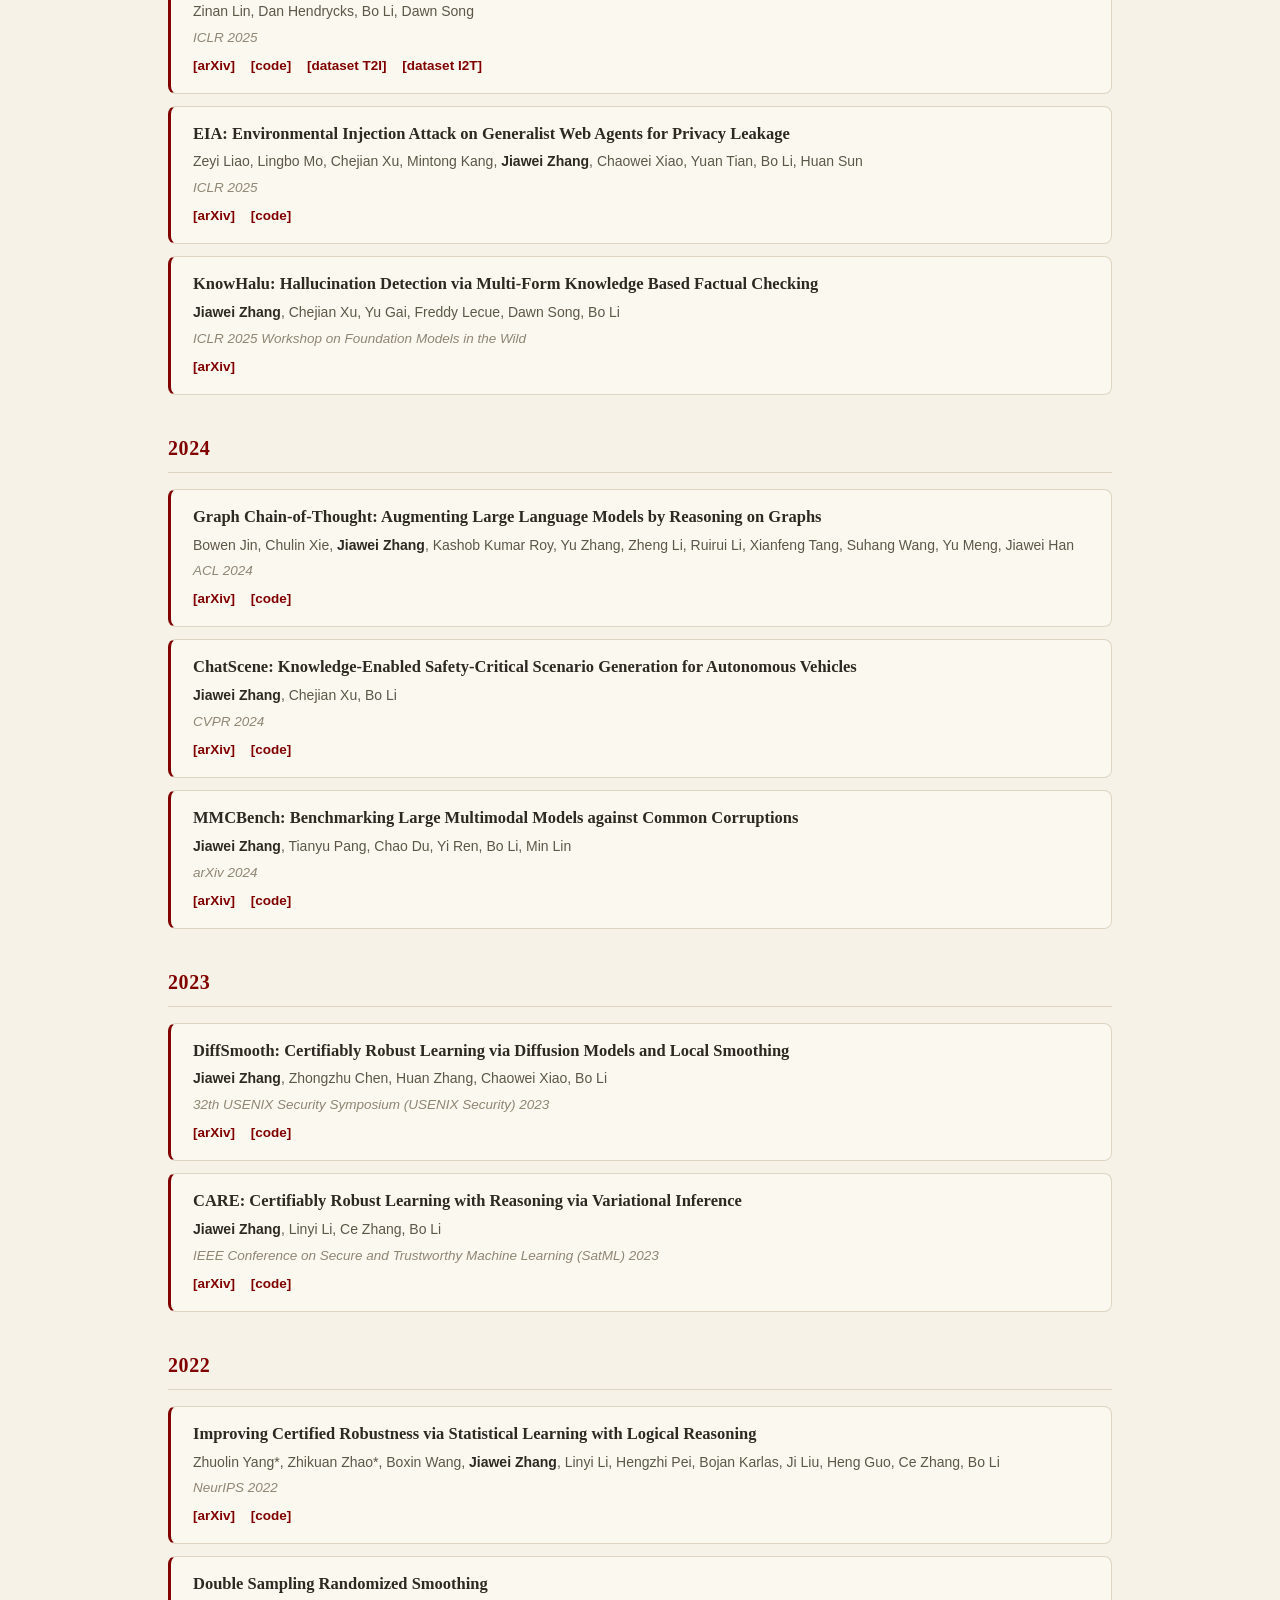
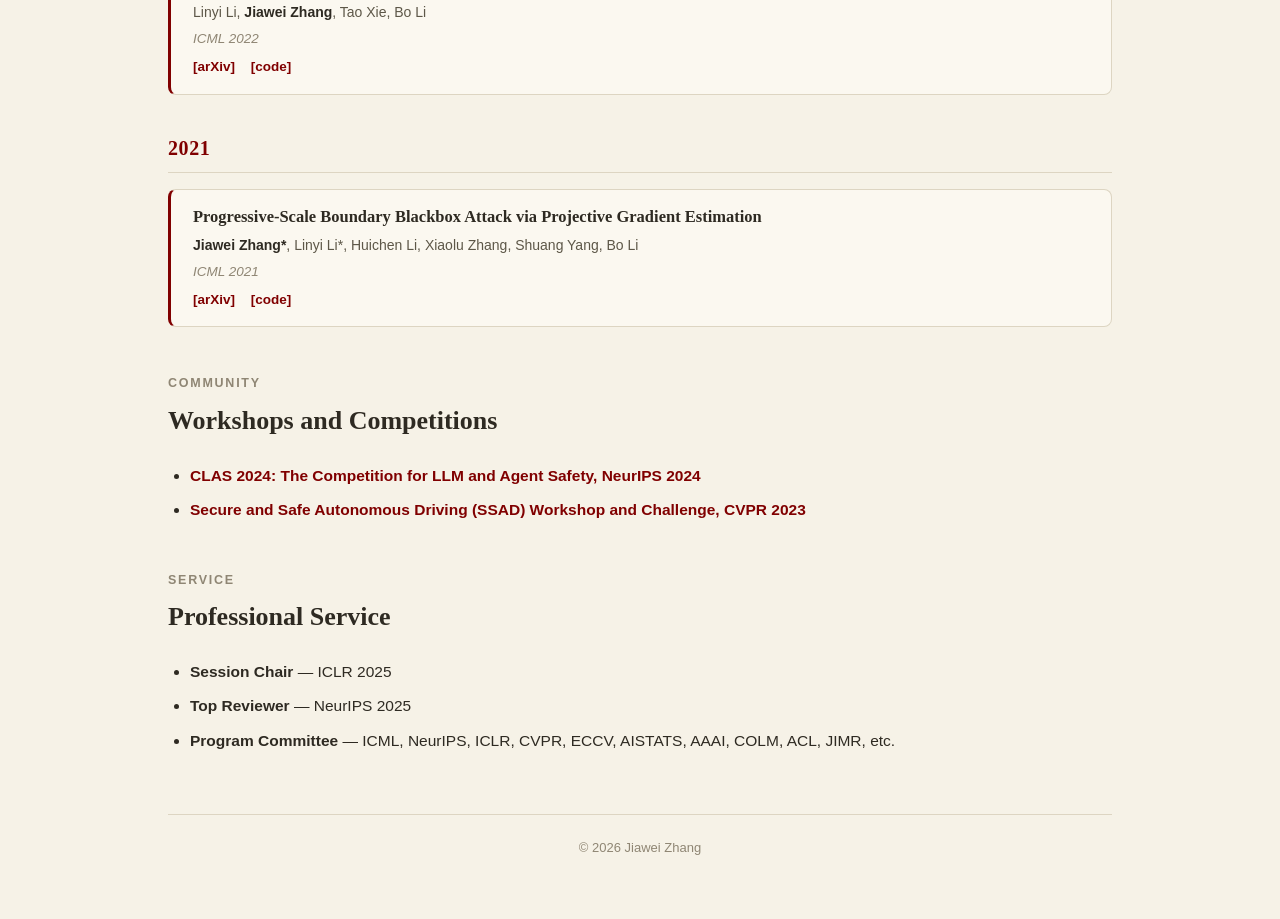
==== commit be3df81f: "Keep interests inline and match ranking accent color" ====
--- a/index.html
+++ b/index.html
@@ -25,11 +25,7 @@
         I study <span class="bio-highlight">Safe AGI</span>, with a focus on <span class="bio-highlight">making LLMs and LLM agents reliable at scale</span>. My research runs as a closed loop:
         <span class="bio-highlight">(i) scalable red-teaming</span> to elicit realistic, long-horizon failures. I participated in internal red-teaming evaluations of <span class="bio-highlight">OpenAI o1</span>, <span class="bio-highlight">Google DeepMind</span>, and <span class="bio-highlight">ElevenLabs TTS</span>. In parallel, I study <span class="bio-highlight">agentic reliability</span> for LLM agents, focusing on agent-specific vulnerabilities (e.g., prompt injection and malicious action execution) as well as <span class="bio-highlight">environment security construction</span> for agentic systems;
         <span class="bio-highlight">(ii) defense &amp; alignment</span> that transforms safety requirements into actionable safeguards, spanning <span class="bio-highlight">certified robustness</span> for worst-case guarantees and <span class="bio-highlight">interpretability-guided defenses</span> that translate mechanistic insights into generalizable mitigations; and
-        <span class="bio-highlight">(iii) better safety-aware reasoning for autonomous driving</span> by incorporating richer world knowledge via reinforcement learning for vision–language–action models.
-      </p>
-
-      <p class="hero-bio">
-        Outside research, I enjoy RTS games such as <a href="https://store.steampowered.com/app/466560/Northgard_Definitive_Edition/">Northgard</a>, where I ranked <strong>#1 worldwide in Season 17</strong>.
+        <span class="bio-highlight">(iii) better safety-aware reasoning for autonomous driving</span> by incorporating richer world knowledge via reinforcement learning for vision–language–action models. Outside research, I enjoy RTS games such as <a href="https://store.steampowered.com/app/466560/Northgard_Definitive_Edition/">Northgard</a>, where I ranked <strong class="bio-highlight bio-ranking">#1 worldwide in Season 17</strong>.
       </p>
 
       <nav class="hero-links">
--- a/stylesheet.css
+++ b/stylesheet.css
@@ -96,6 +96,7 @@
 .hero-text p { margin: 0 0 14px; color: var(--text); }
 
 .hero-bio .bio-highlight { color: var(--accent); }
+.hero-bio .bio-ranking { white-space: nowrap; }
 .hero-bio a { font-weight: 400; }
 
 .bio-affiliation {
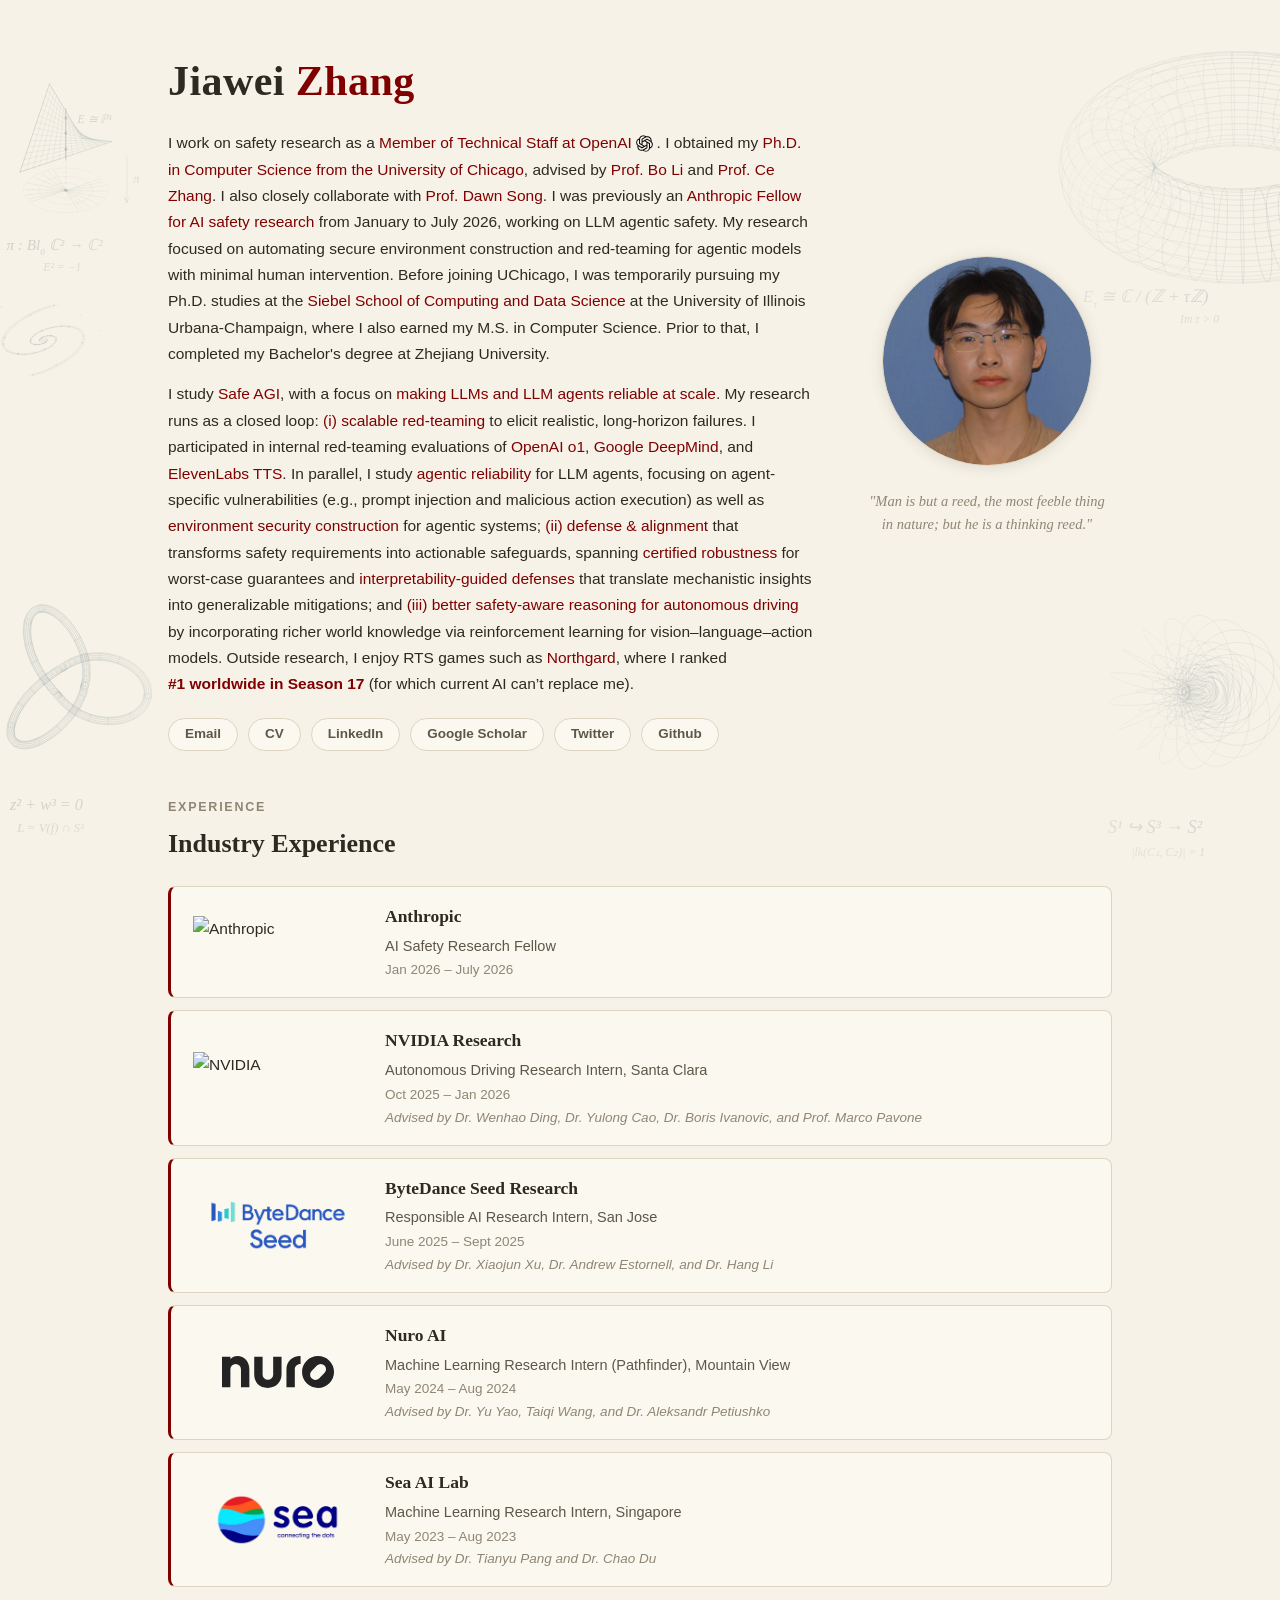
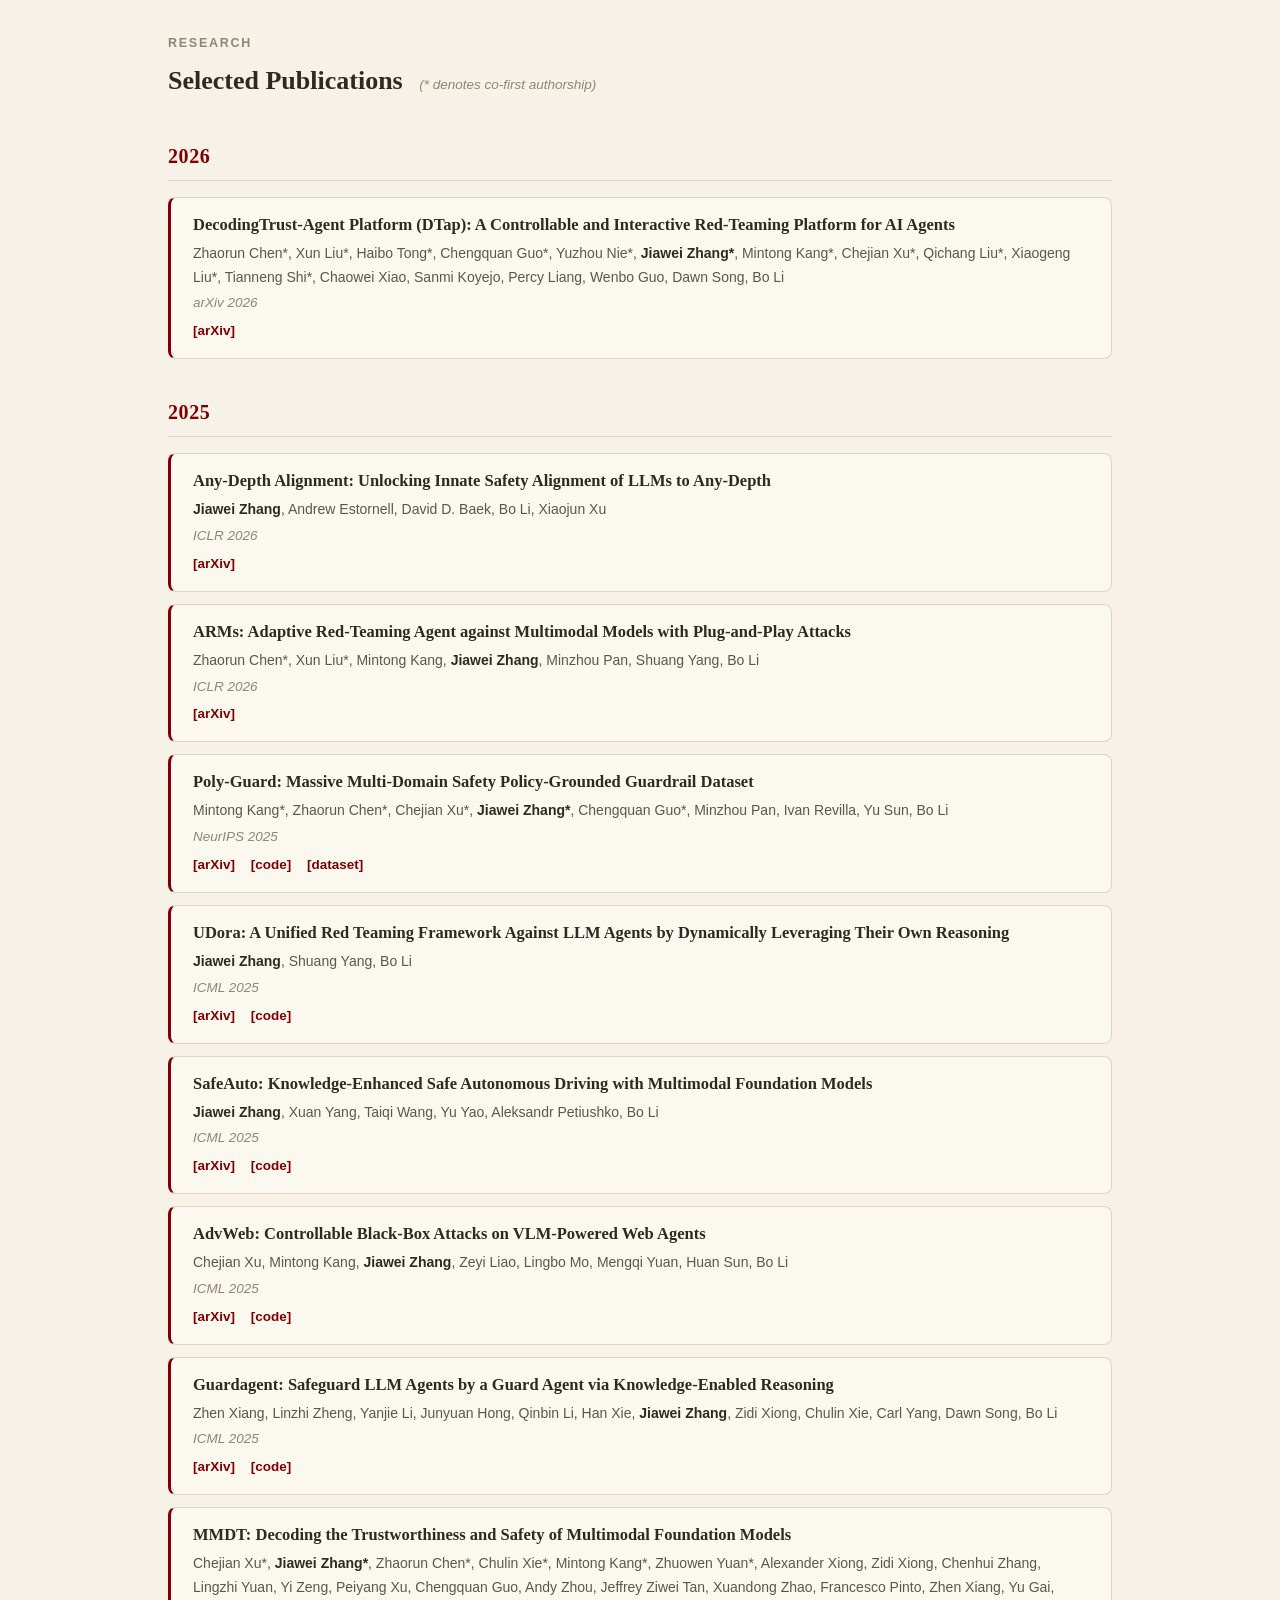
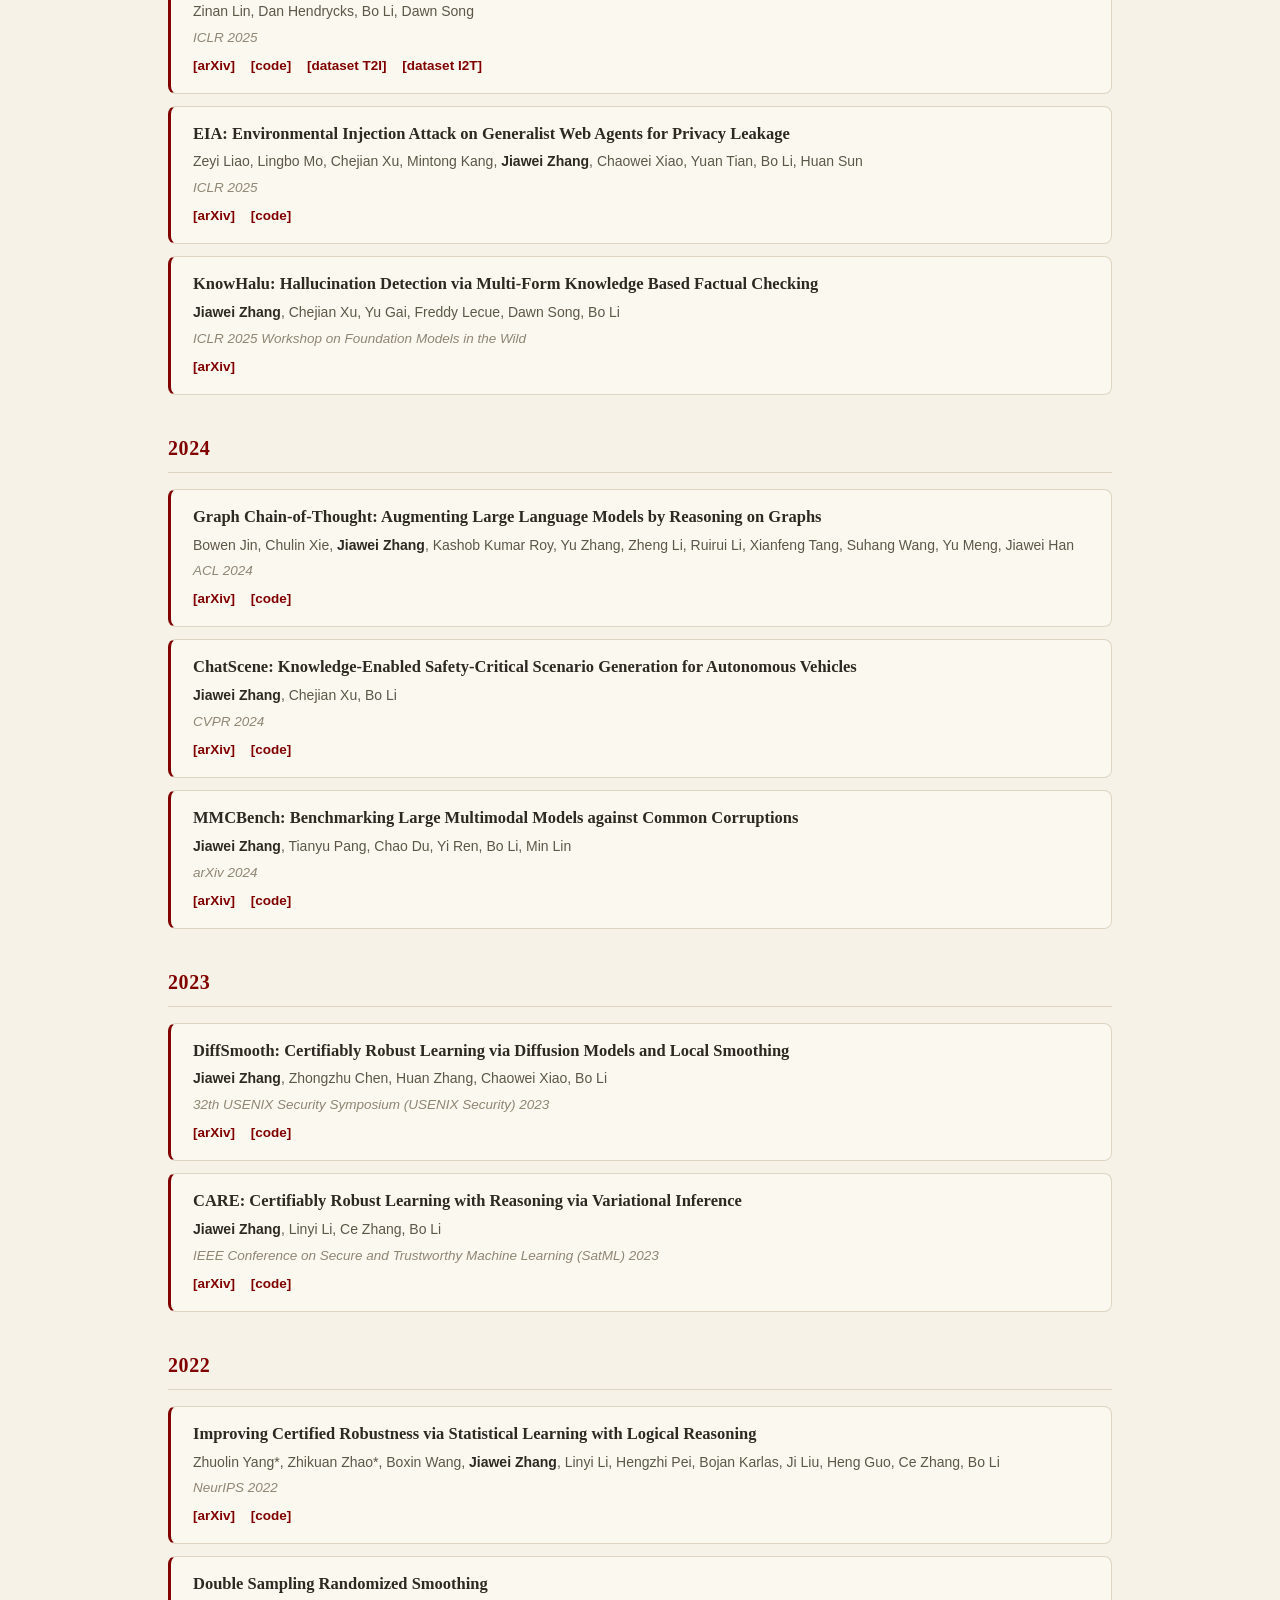
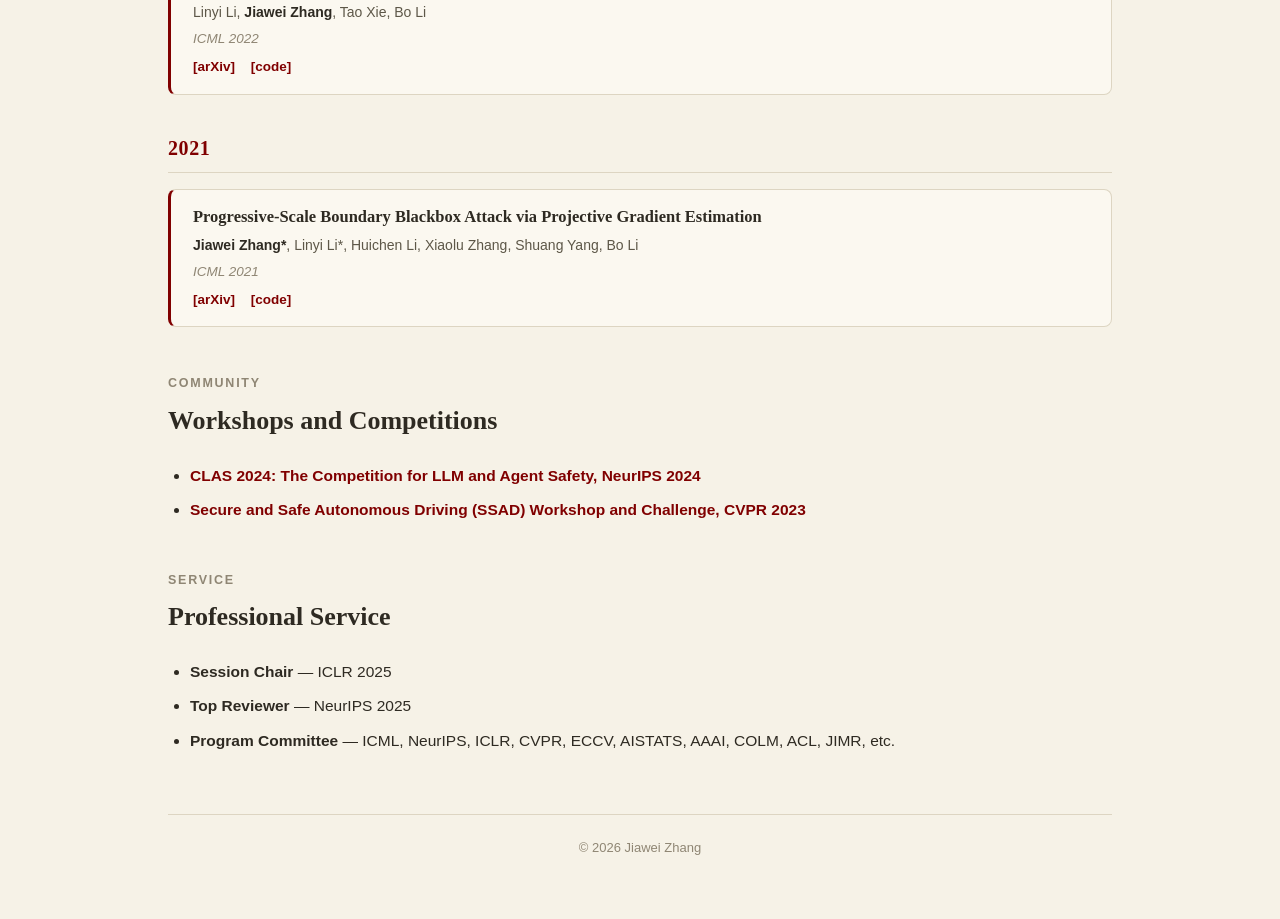
==== commit 3e7e024e: "Add playful AI aside to Northgard ranking" ====
--- a/index.html
+++ b/index.html
@@ -25,7 +25,7 @@
         I study <span class="bio-highlight">Safe AGI</span>, with a focus on <span class="bio-highlight">making LLMs and LLM agents reliable at scale</span>. My research runs as a closed loop:
         <span class="bio-highlight">(i) scalable red-teaming</span> to elicit realistic, long-horizon failures. I participated in internal red-teaming evaluations of <span class="bio-highlight">OpenAI o1</span>, <span class="bio-highlight">Google DeepMind</span>, and <span class="bio-highlight">ElevenLabs TTS</span>. In parallel, I study <span class="bio-highlight">agentic reliability</span> for LLM agents, focusing on agent-specific vulnerabilities (e.g., prompt injection and malicious action execution) as well as <span class="bio-highlight">environment security construction</span> for agentic systems;
         <span class="bio-highlight">(ii) defense &amp; alignment</span> that transforms safety requirements into actionable safeguards, spanning <span class="bio-highlight">certified robustness</span> for worst-case guarantees and <span class="bio-highlight">interpretability-guided defenses</span> that translate mechanistic insights into generalizable mitigations; and
-        <span class="bio-highlight">(iii) better safety-aware reasoning for autonomous driving</span> by incorporating richer world knowledge via reinforcement learning for vision–language–action models. Outside research, I enjoy RTS games such as <a href="https://store.steampowered.com/app/466560/Northgard_Definitive_Edition/">Northgard</a>, where I ranked <strong class="bio-highlight bio-ranking">#1 worldwide in Season 17</strong>.
+        <span class="bio-highlight">(iii) better safety-aware reasoning for autonomous driving</span> by incorporating richer world knowledge via reinforcement learning for vision–language–action models. Outside research, I enjoy RTS games such as <a href="https://store.steampowered.com/app/466560/Northgard_Definitive_Edition/">Northgard</a>, where I ranked <strong class="bio-highlight bio-ranking">#1 worldwide in Season 17</strong> (for which current AI can’t replace me).
       </p>
 
       <nav class="hero-links">
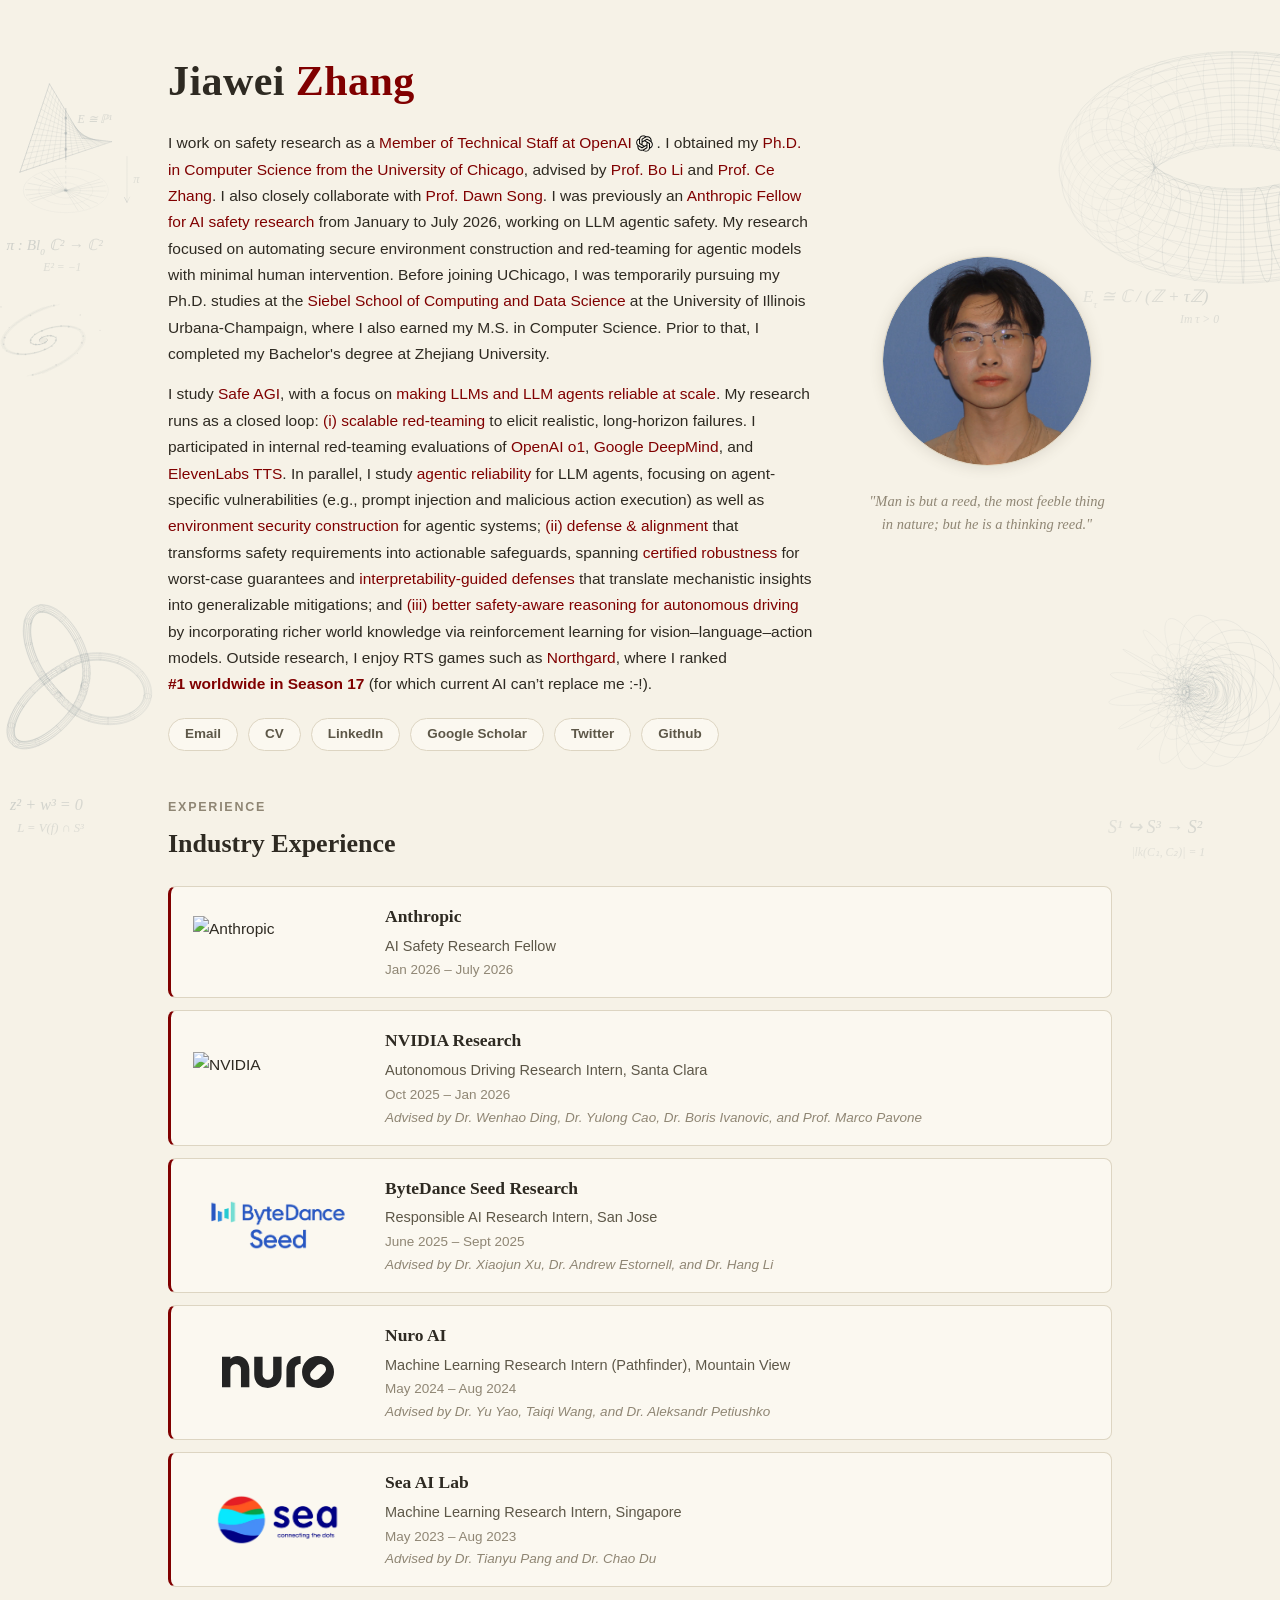
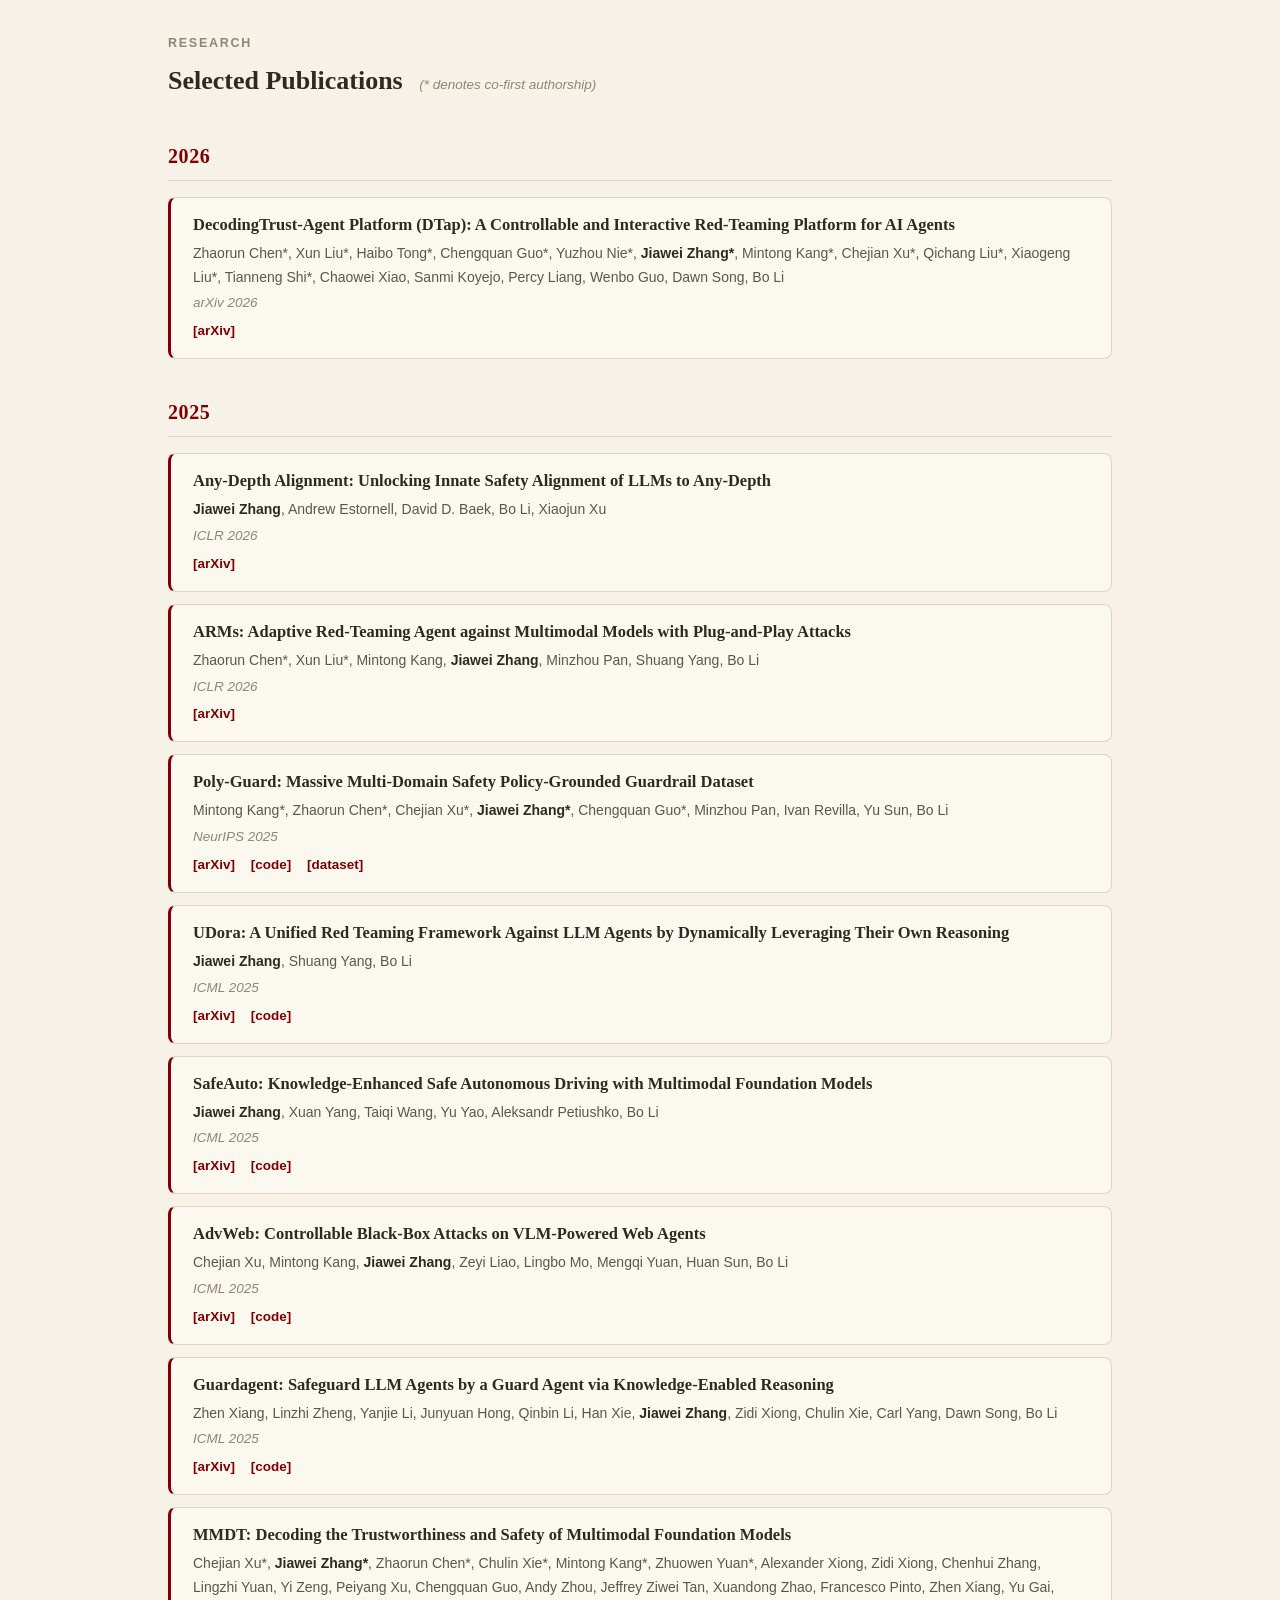
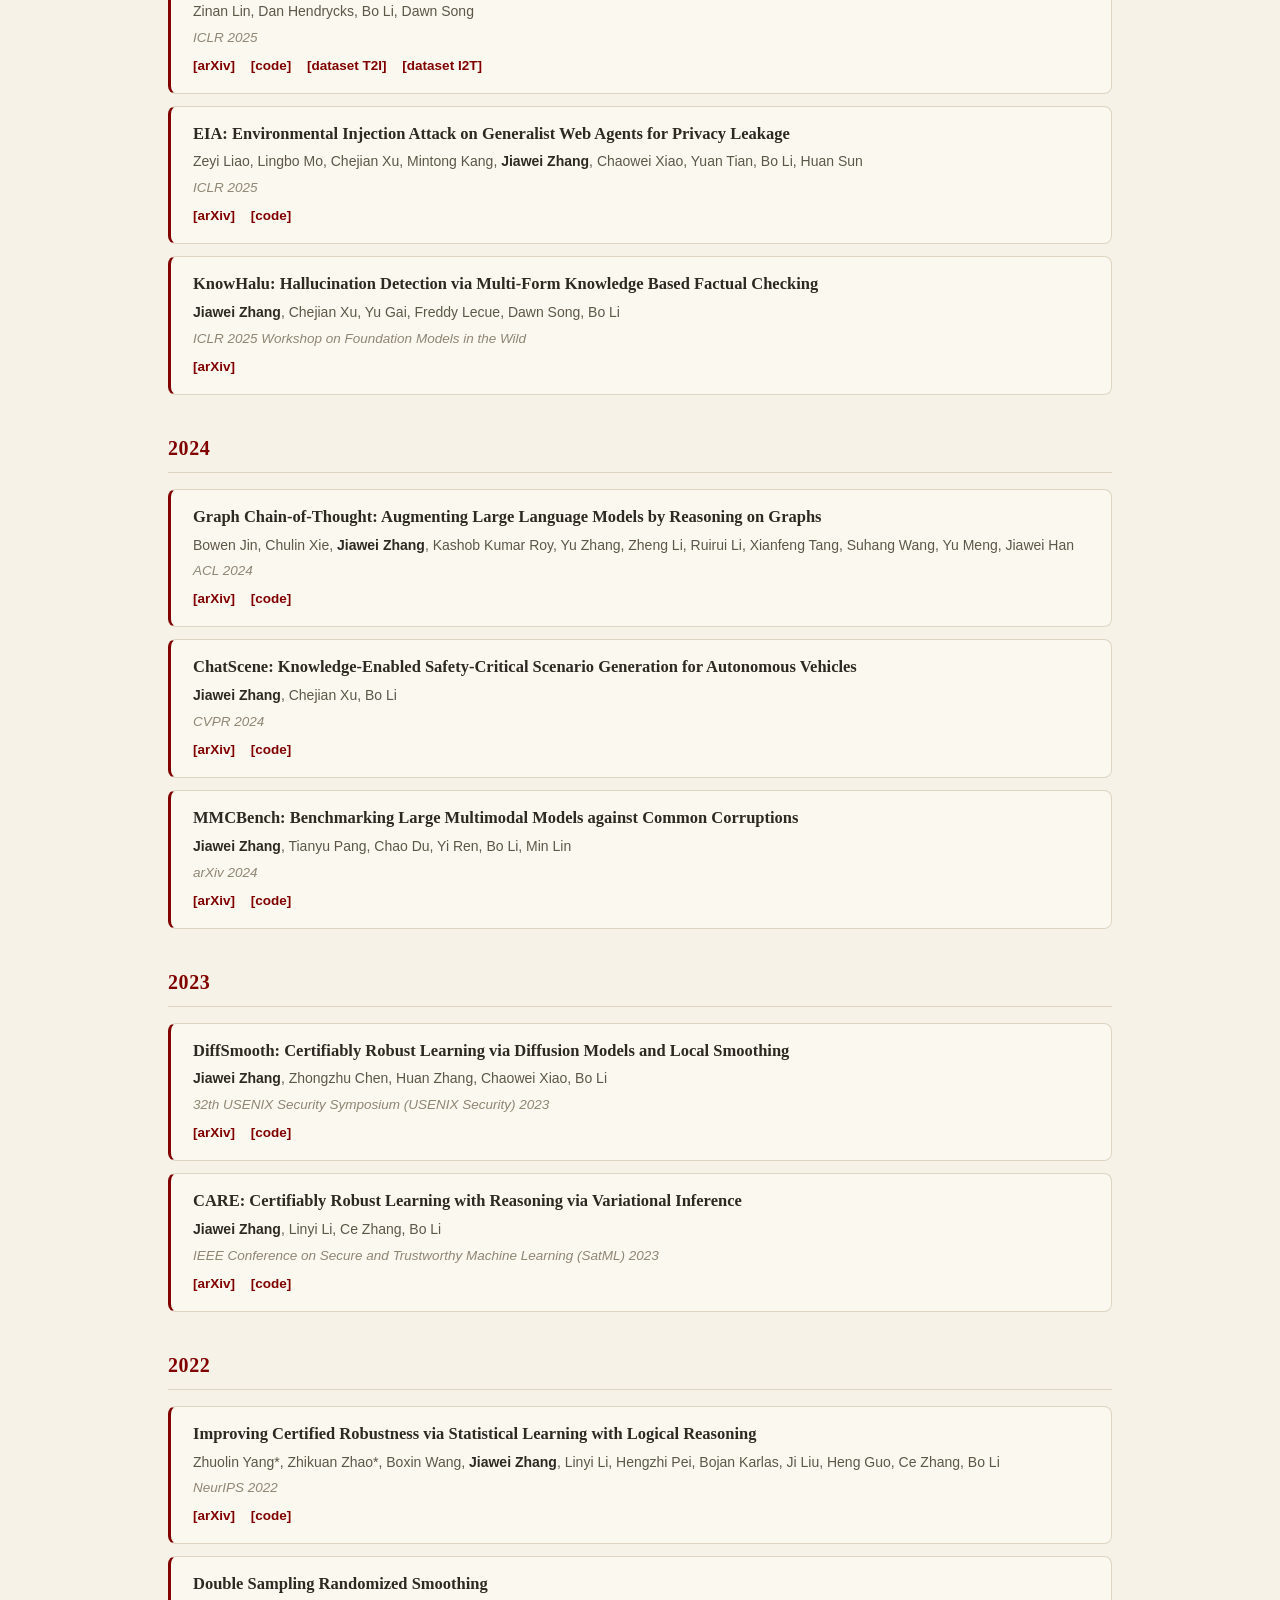
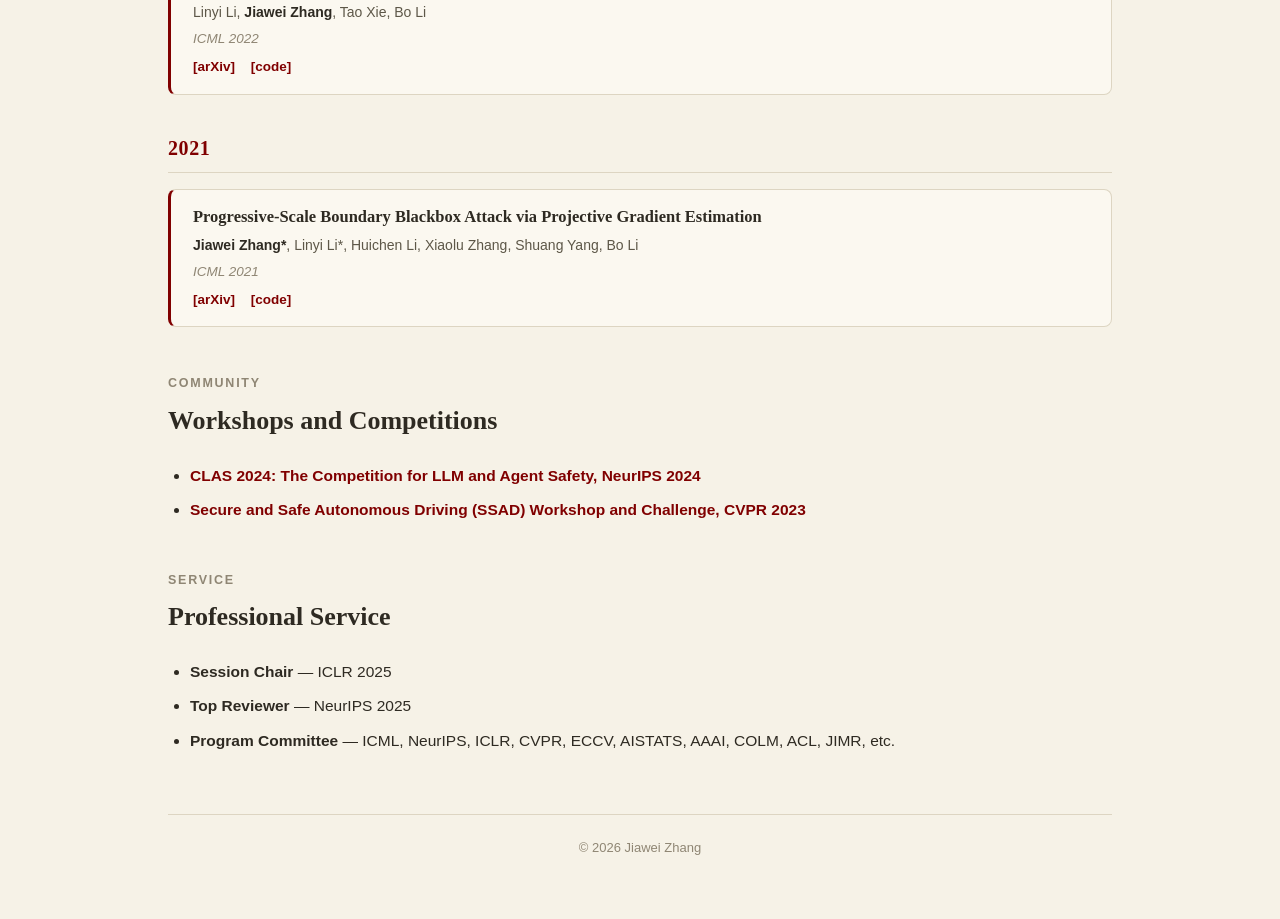
==== commit ca82a813: "Add emoticon to Northgard aside" ====
--- a/index.html
+++ b/index.html
@@ -25,7 +25,7 @@
         I study <span class="bio-highlight">Safe AGI</span>, with a focus on <span class="bio-highlight">making LLMs and LLM agents reliable at scale</span>. My research runs as a closed loop:
         <span class="bio-highlight">(i) scalable red-teaming</span> to elicit realistic, long-horizon failures. I participated in internal red-teaming evaluations of <span class="bio-highlight">OpenAI o1</span>, <span class="bio-highlight">Google DeepMind</span>, and <span class="bio-highlight">ElevenLabs TTS</span>. In parallel, I study <span class="bio-highlight">agentic reliability</span> for LLM agents, focusing on agent-specific vulnerabilities (e.g., prompt injection and malicious action execution) as well as <span class="bio-highlight">environment security construction</span> for agentic systems;
         <span class="bio-highlight">(ii) defense &amp; alignment</span> that transforms safety requirements into actionable safeguards, spanning <span class="bio-highlight">certified robustness</span> for worst-case guarantees and <span class="bio-highlight">interpretability-guided defenses</span> that translate mechanistic insights into generalizable mitigations; and
-        <span class="bio-highlight">(iii) better safety-aware reasoning for autonomous driving</span> by incorporating richer world knowledge via reinforcement learning for vision–language–action models. Outside research, I enjoy RTS games such as <a href="https://store.steampowered.com/app/466560/Northgard_Definitive_Edition/">Northgard</a>, where I ranked <strong class="bio-highlight bio-ranking">#1 worldwide in Season 17</strong> (for which current AI can’t replace me).
+        <span class="bio-highlight">(iii) better safety-aware reasoning for autonomous driving</span> by incorporating richer world knowledge via reinforcement learning for vision–language–action models. Outside research, I enjoy RTS games such as <a href="https://store.steampowered.com/app/466560/Northgard_Definitive_Edition/">Northgard</a>, where I ranked <strong class="bio-highlight bio-ranking">#1 worldwide in Season 17</strong> (for which current AI can’t replace me :-!).
       </p>
 
       <nav class="hero-links">
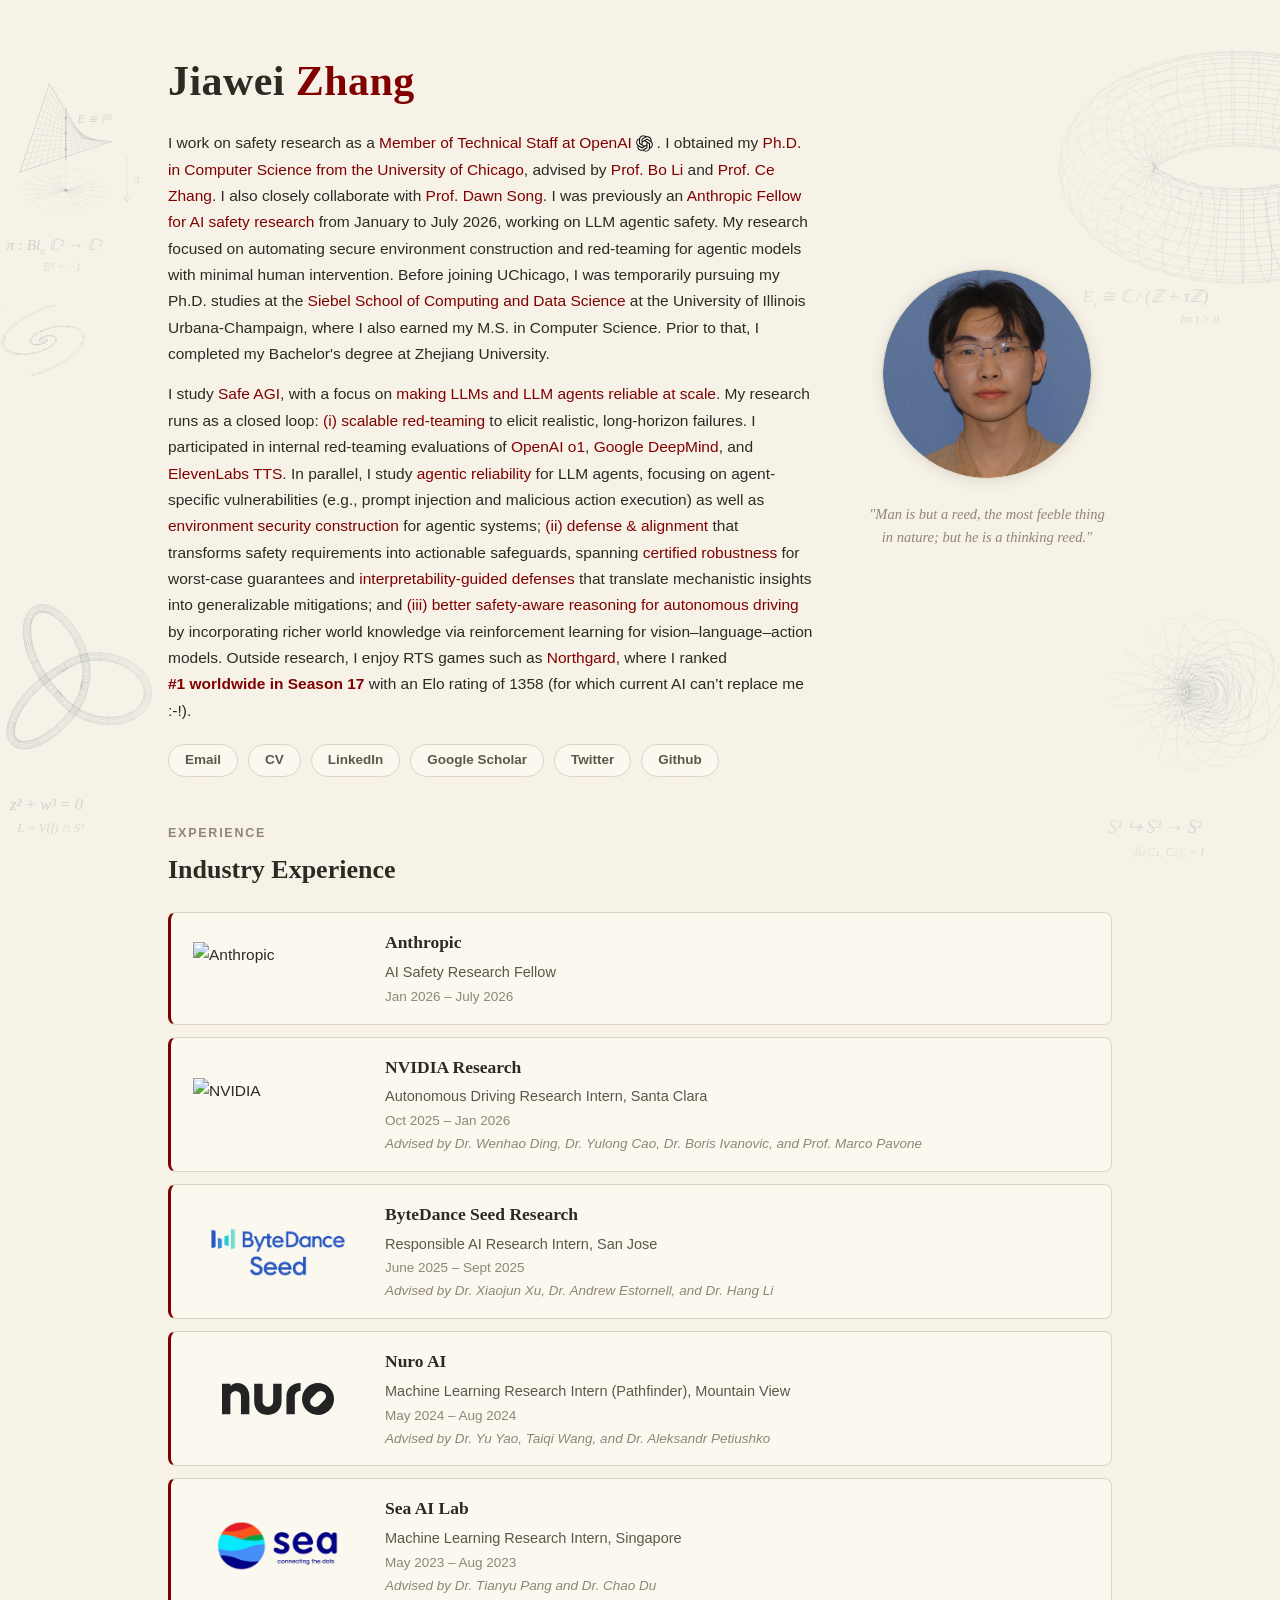
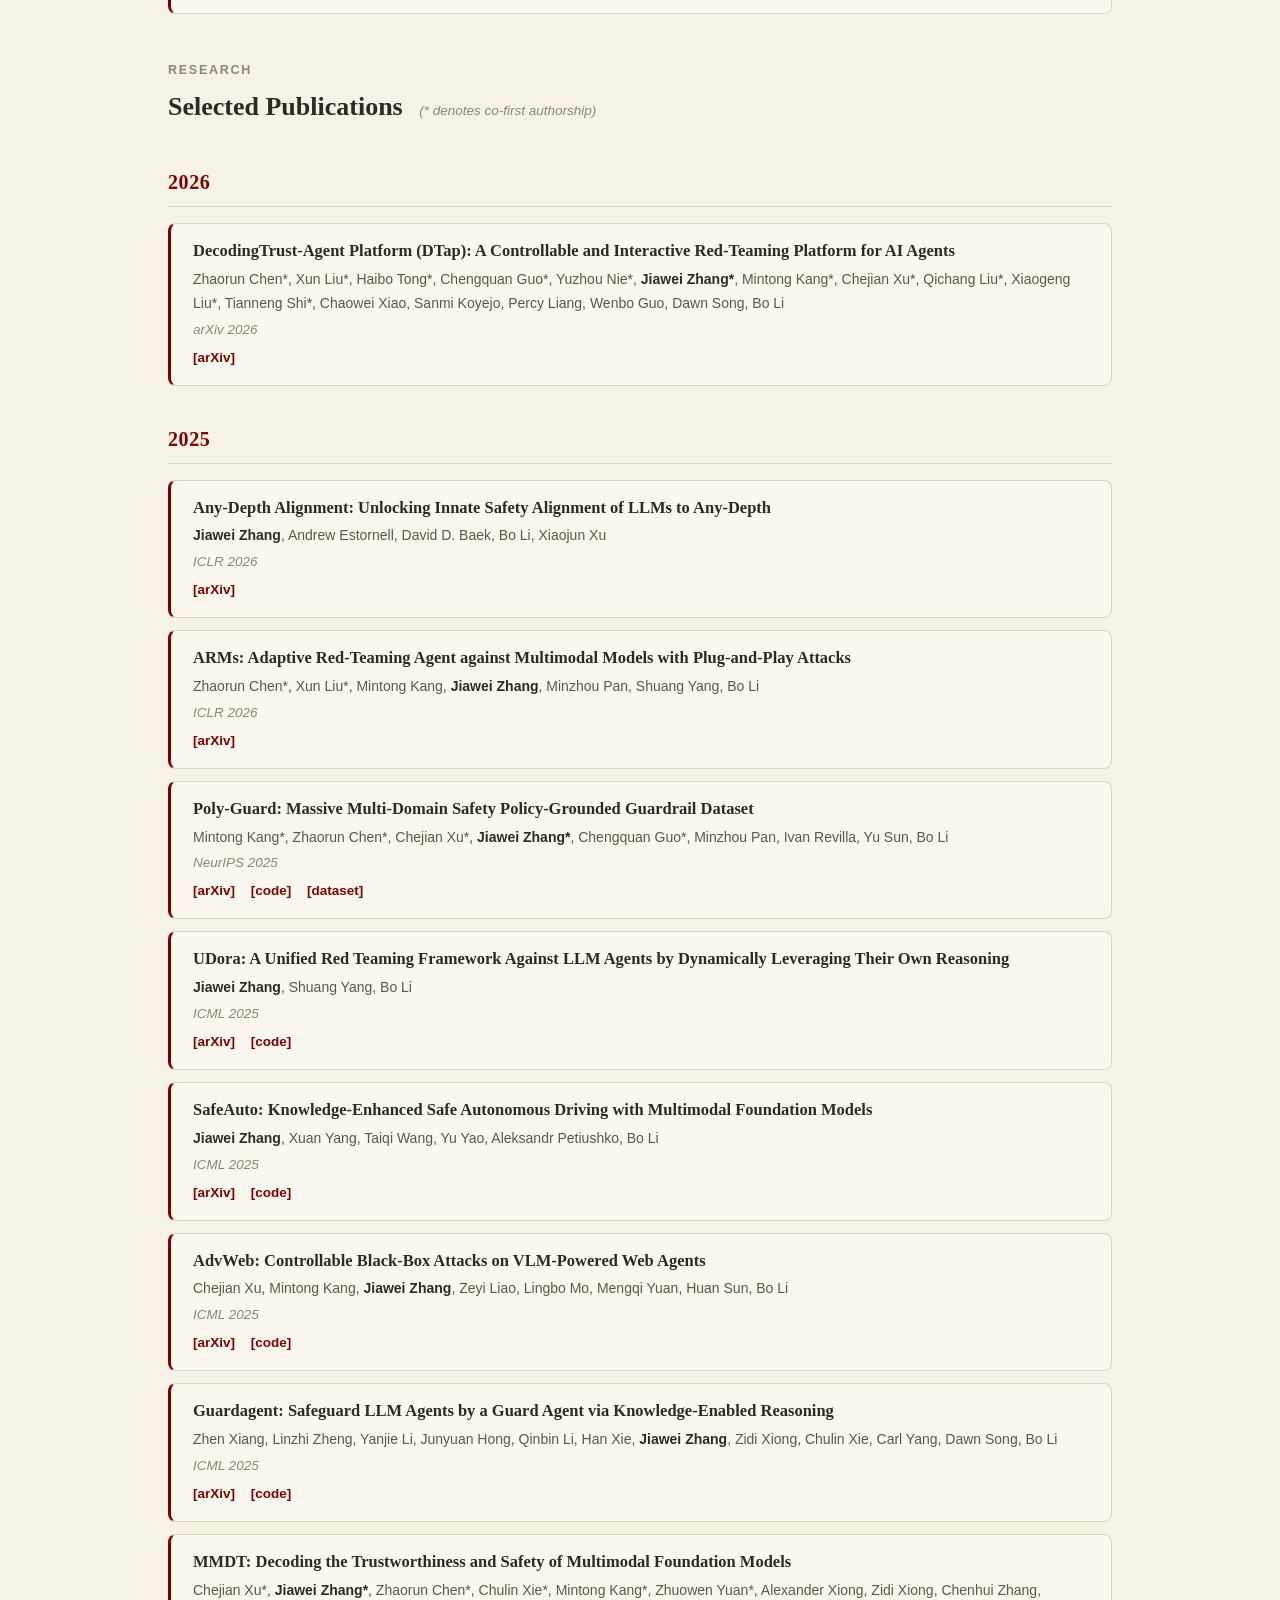
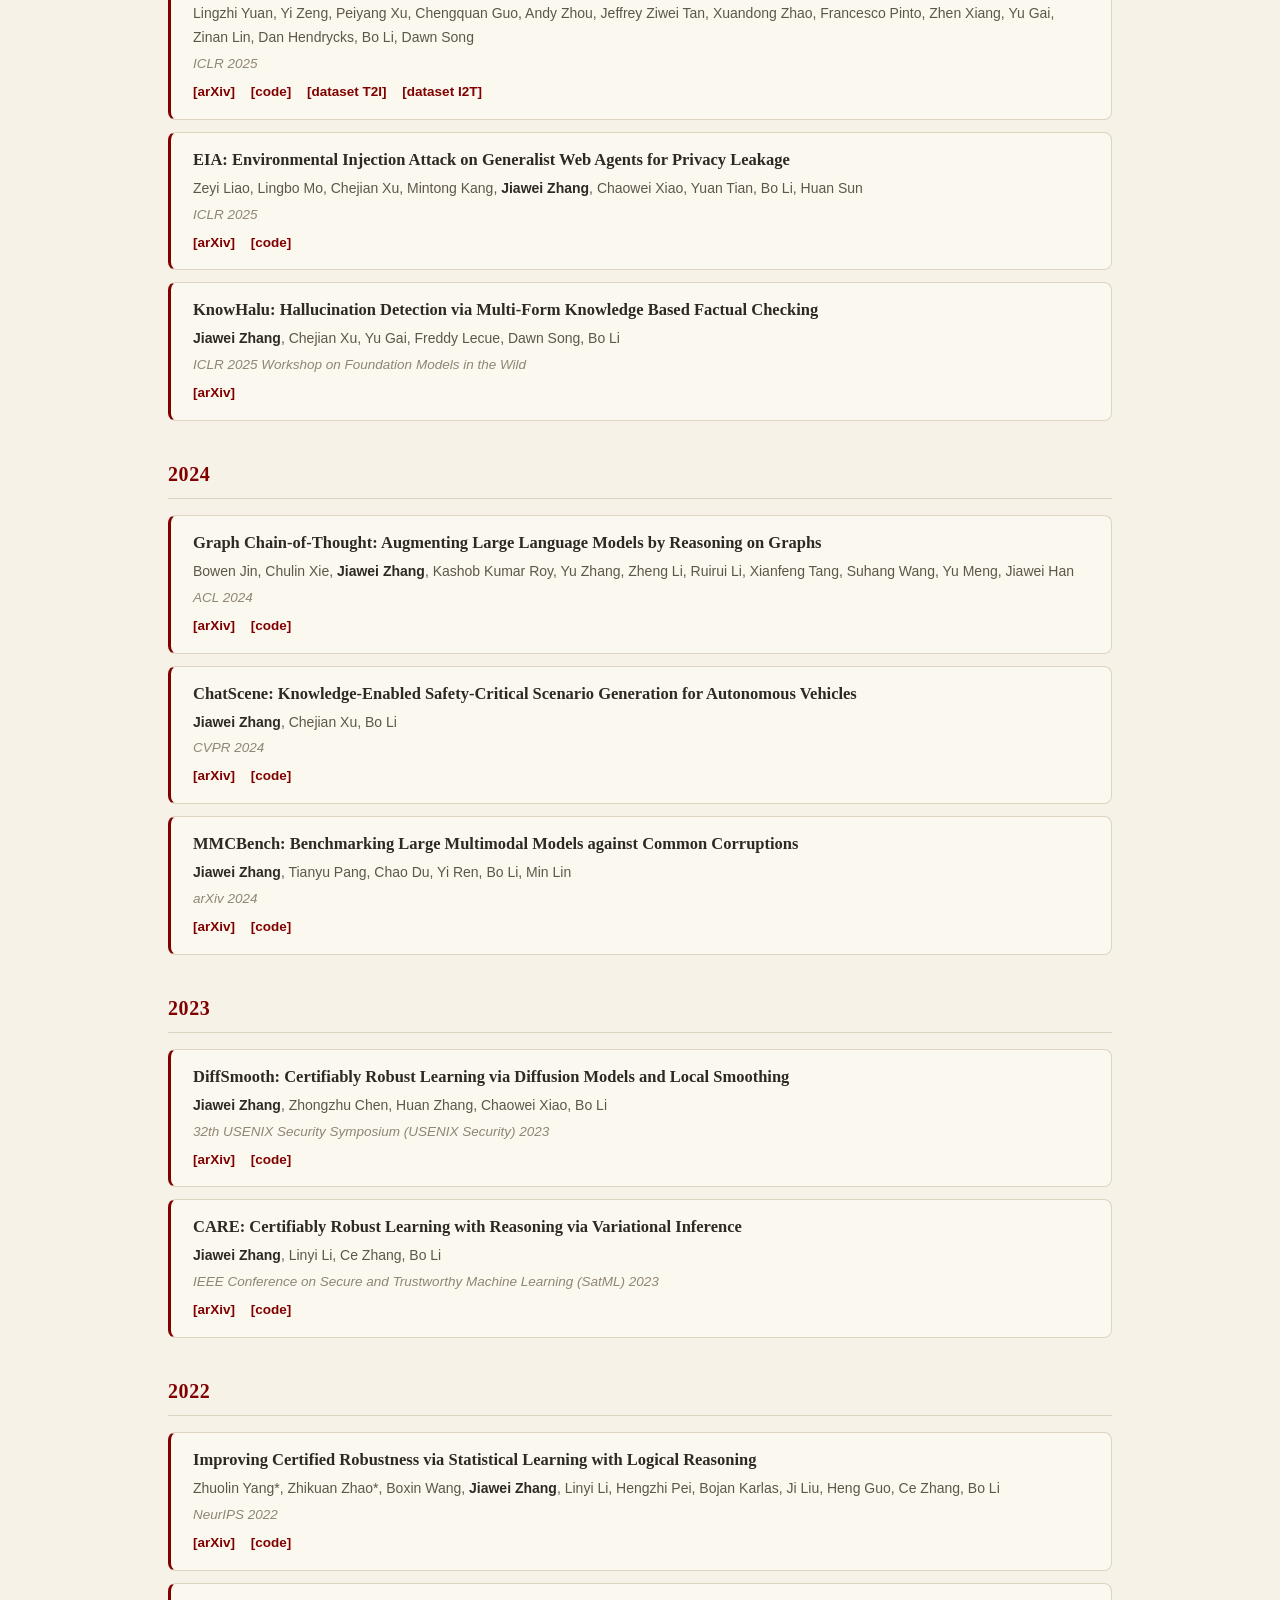
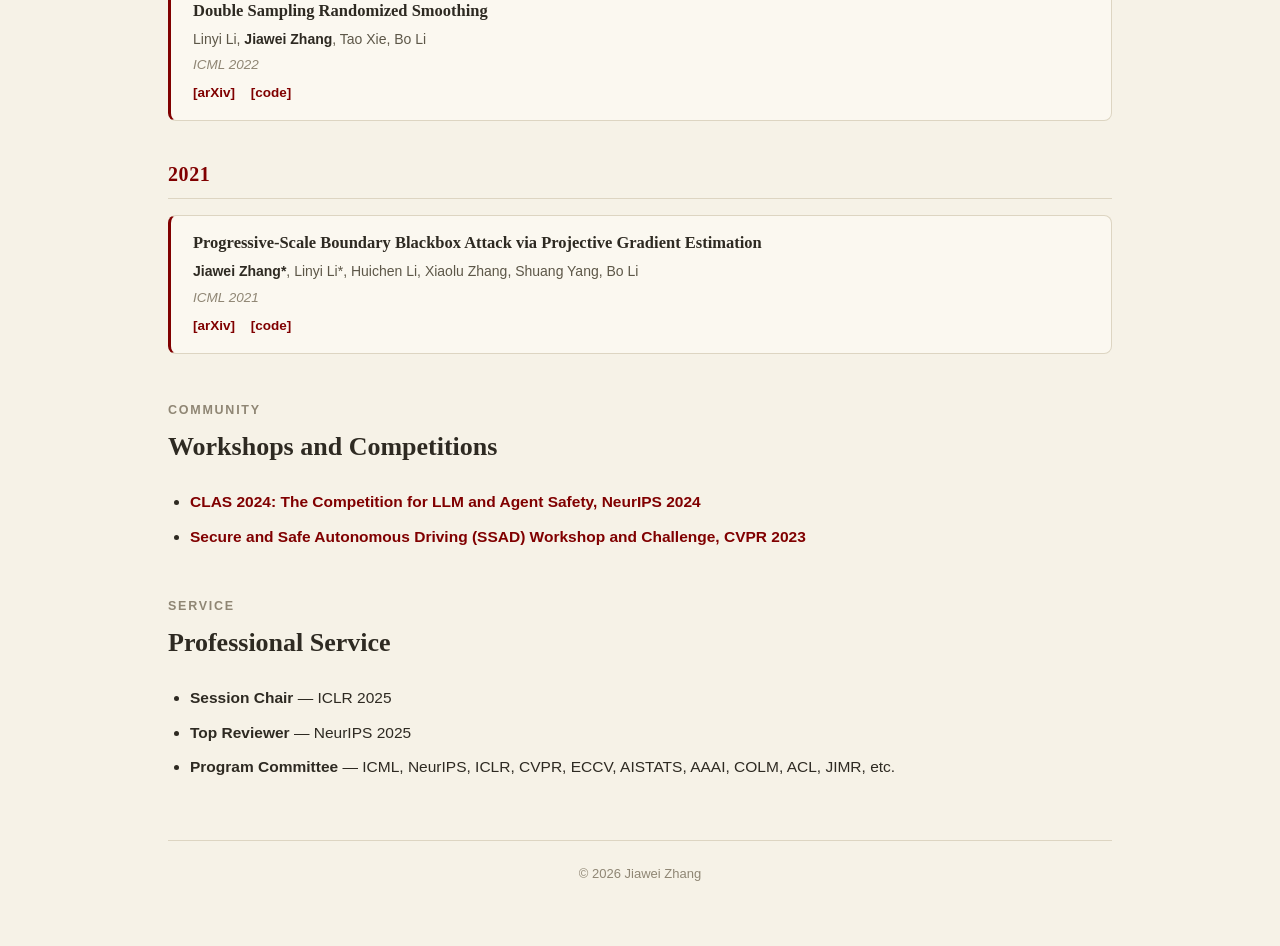
==== commit 4604d9fa: "Include Northgard Elo rating" ====
--- a/index.html
+++ b/index.html
@@ -25,7 +25,7 @@
         I study <span class="bio-highlight">Safe AGI</span>, with a focus on <span class="bio-highlight">making LLMs and LLM agents reliable at scale</span>. My research runs as a closed loop:
         <span class="bio-highlight">(i) scalable red-teaming</span> to elicit realistic, long-horizon failures. I participated in internal red-teaming evaluations of <span class="bio-highlight">OpenAI o1</span>, <span class="bio-highlight">Google DeepMind</span>, and <span class="bio-highlight">ElevenLabs TTS</span>. In parallel, I study <span class="bio-highlight">agentic reliability</span> for LLM agents, focusing on agent-specific vulnerabilities (e.g., prompt injection and malicious action execution) as well as <span class="bio-highlight">environment security construction</span> for agentic systems;
         <span class="bio-highlight">(ii) defense &amp; alignment</span> that transforms safety requirements into actionable safeguards, spanning <span class="bio-highlight">certified robustness</span> for worst-case guarantees and <span class="bio-highlight">interpretability-guided defenses</span> that translate mechanistic insights into generalizable mitigations; and
-        <span class="bio-highlight">(iii) better safety-aware reasoning for autonomous driving</span> by incorporating richer world knowledge via reinforcement learning for vision–language–action models. Outside research, I enjoy RTS games such as <a href="https://store.steampowered.com/app/466560/Northgard_Definitive_Edition/">Northgard</a>, where I ranked <strong class="bio-highlight bio-ranking">#1 worldwide in Season 17</strong> (for which current AI can’t replace me :-!).
+        <span class="bio-highlight">(iii) better safety-aware reasoning for autonomous driving</span> by incorporating richer world knowledge via reinforcement learning for vision–language–action models. Outside research, I enjoy RTS games such as <a href="https://store.steampowered.com/app/466560/Northgard_Definitive_Edition/">Northgard</a>, where I ranked <strong class="bio-highlight bio-ranking">#1 worldwide in Season 17</strong> with an Elo rating of 1358 (for which current AI can’t replace me :-!).
       </p>
 
       <nav class="hero-links">
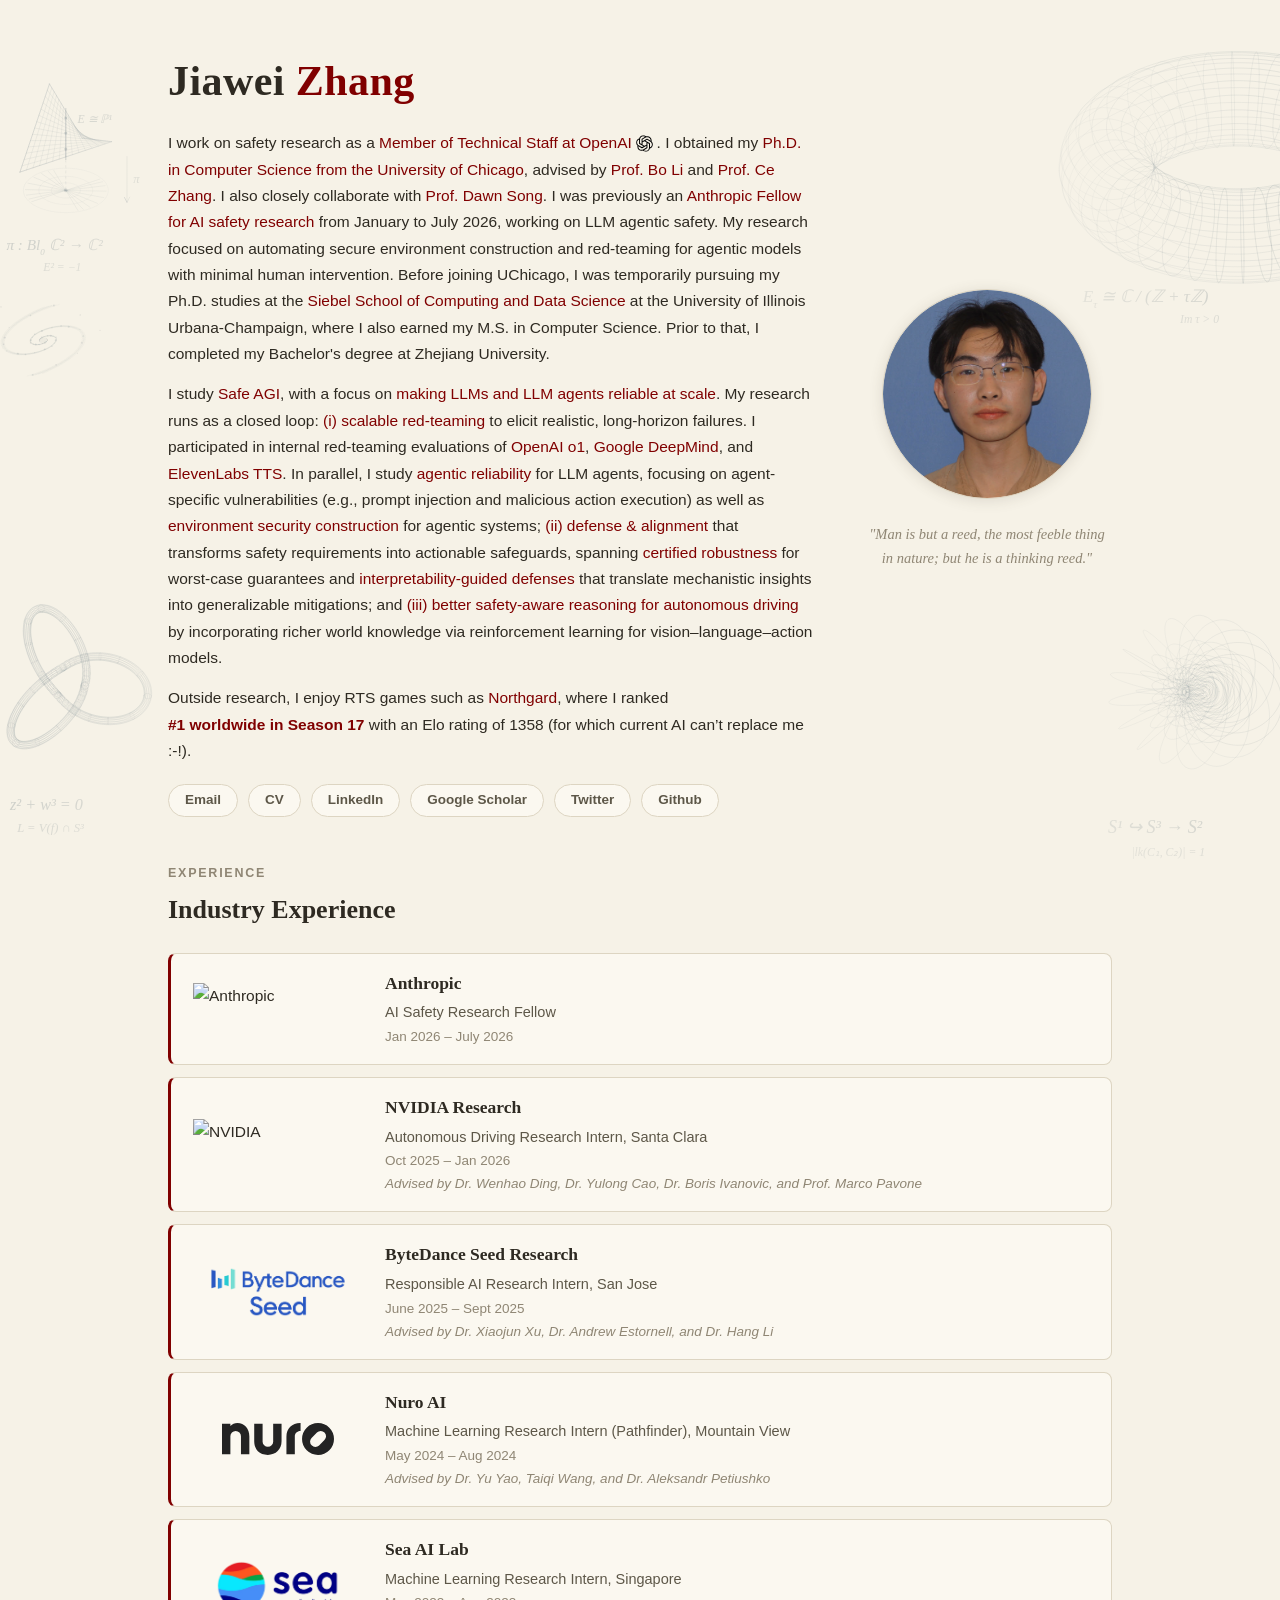
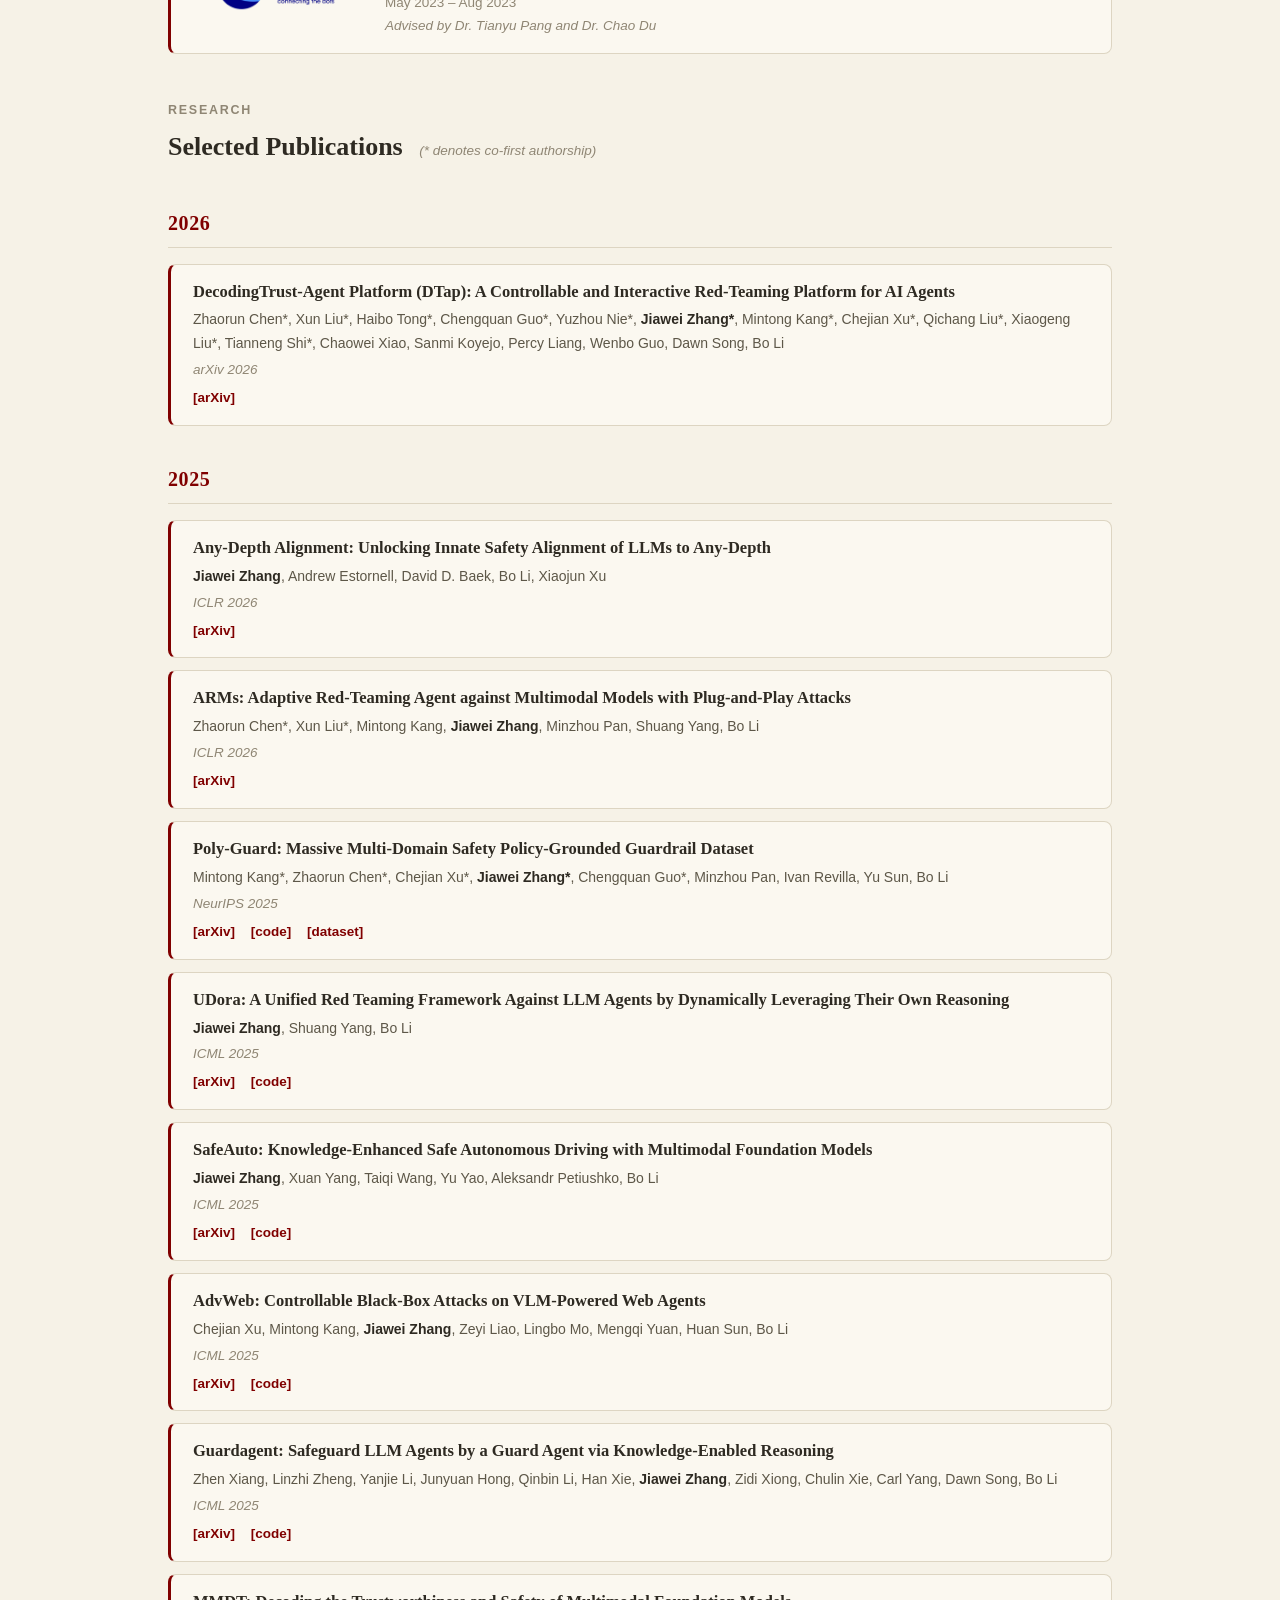
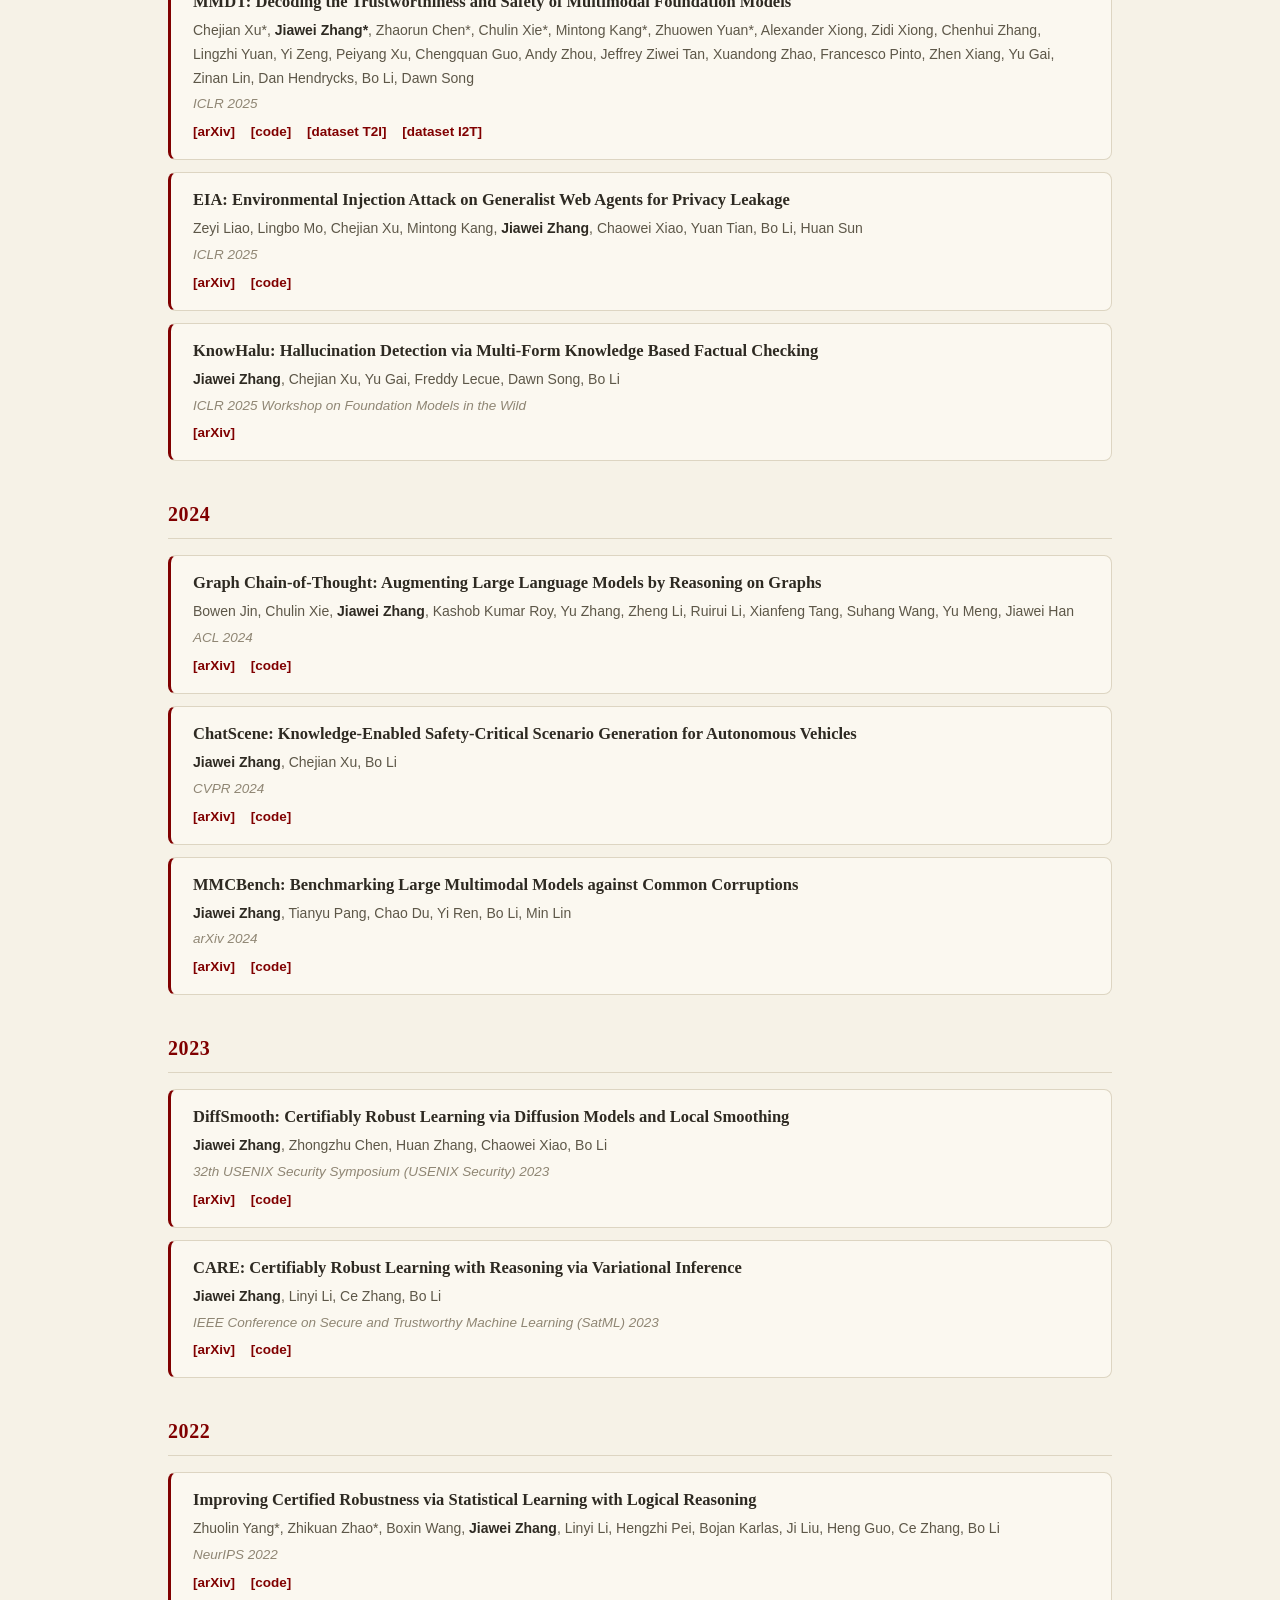
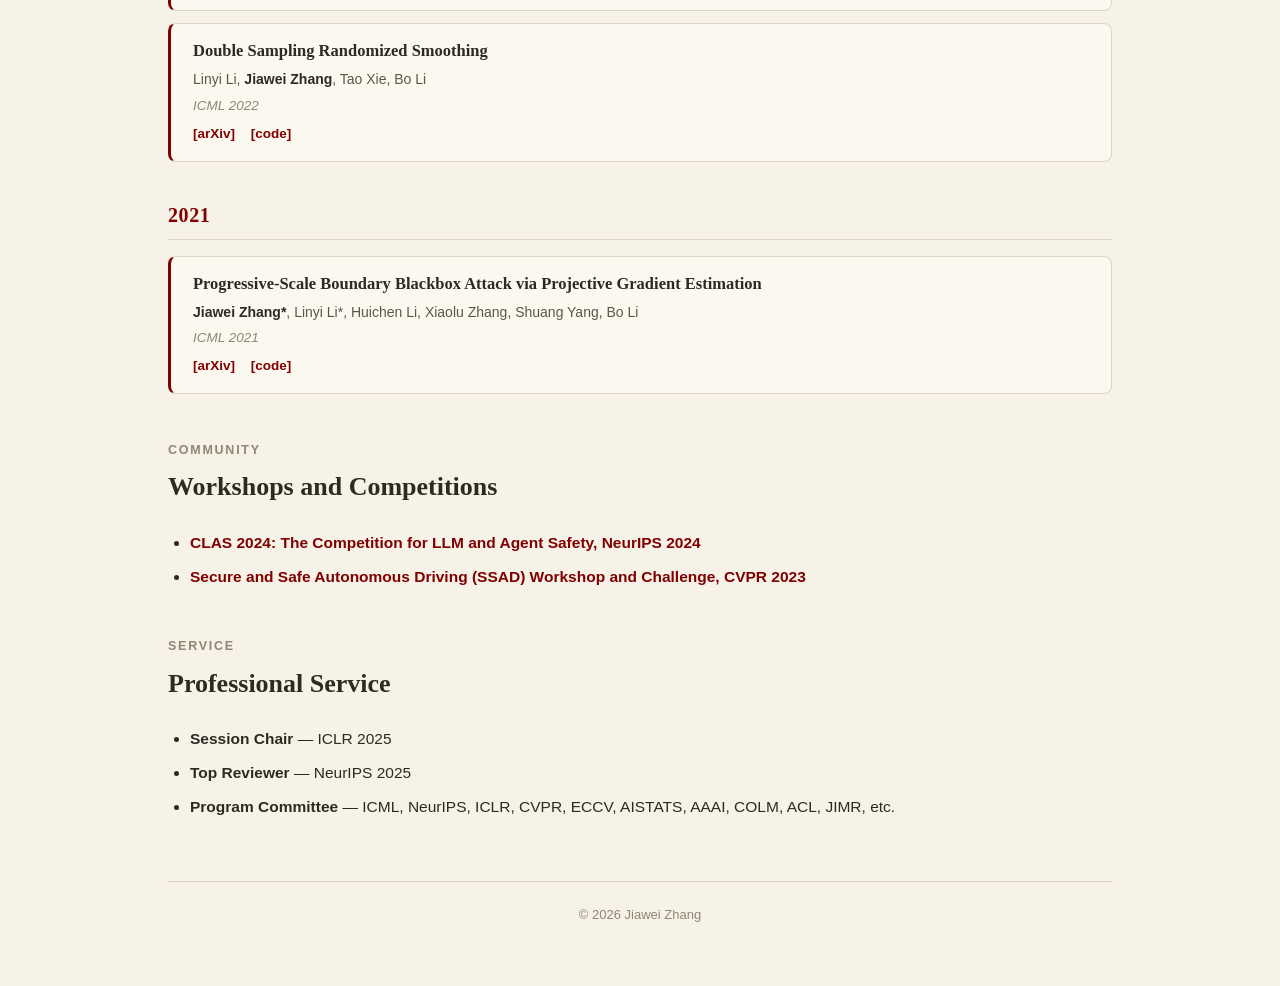
==== commit be701a1e: "Restore separate personal interests paragraph" ====
--- a/index.html
+++ b/index.html
@@ -25,7 +25,11 @@
         I study <span class="bio-highlight">Safe AGI</span>, with a focus on <span class="bio-highlight">making LLMs and LLM agents reliable at scale</span>. My research runs as a closed loop:
         <span class="bio-highlight">(i) scalable red-teaming</span> to elicit realistic, long-horizon failures. I participated in internal red-teaming evaluations of <span class="bio-highlight">OpenAI o1</span>, <span class="bio-highlight">Google DeepMind</span>, and <span class="bio-highlight">ElevenLabs TTS</span>. In parallel, I study <span class="bio-highlight">agentic reliability</span> for LLM agents, focusing on agent-specific vulnerabilities (e.g., prompt injection and malicious action execution) as well as <span class="bio-highlight">environment security construction</span> for agentic systems;
         <span class="bio-highlight">(ii) defense &amp; alignment</span> that transforms safety requirements into actionable safeguards, spanning <span class="bio-highlight">certified robustness</span> for worst-case guarantees and <span class="bio-highlight">interpretability-guided defenses</span> that translate mechanistic insights into generalizable mitigations; and
-        <span class="bio-highlight">(iii) better safety-aware reasoning for autonomous driving</span> by incorporating richer world knowledge via reinforcement learning for vision–language–action models. Outside research, I enjoy RTS games such as <a href="https://store.steampowered.com/app/466560/Northgard_Definitive_Edition/">Northgard</a>, where I ranked <strong class="bio-highlight bio-ranking">#1 worldwide in Season 17</strong> with an Elo rating of 1358 (for which current AI can’t replace me :-!).
+        <span class="bio-highlight">(iii) better safety-aware reasoning for autonomous driving</span> by incorporating richer world knowledge via reinforcement learning for vision–language–action models.
+      </p>
+
+      <p class="hero-bio">
+        Outside research, I enjoy RTS games such as <a href="https://store.steampowered.com/app/466560/Northgard_Definitive_Edition/">Northgard</a>, where I ranked <strong class="bio-highlight bio-ranking">#1 worldwide in Season 17</strong> with an Elo rating of 1358 (for which current AI can’t replace me :-!).
       </p>
 
       <nav class="hero-links">
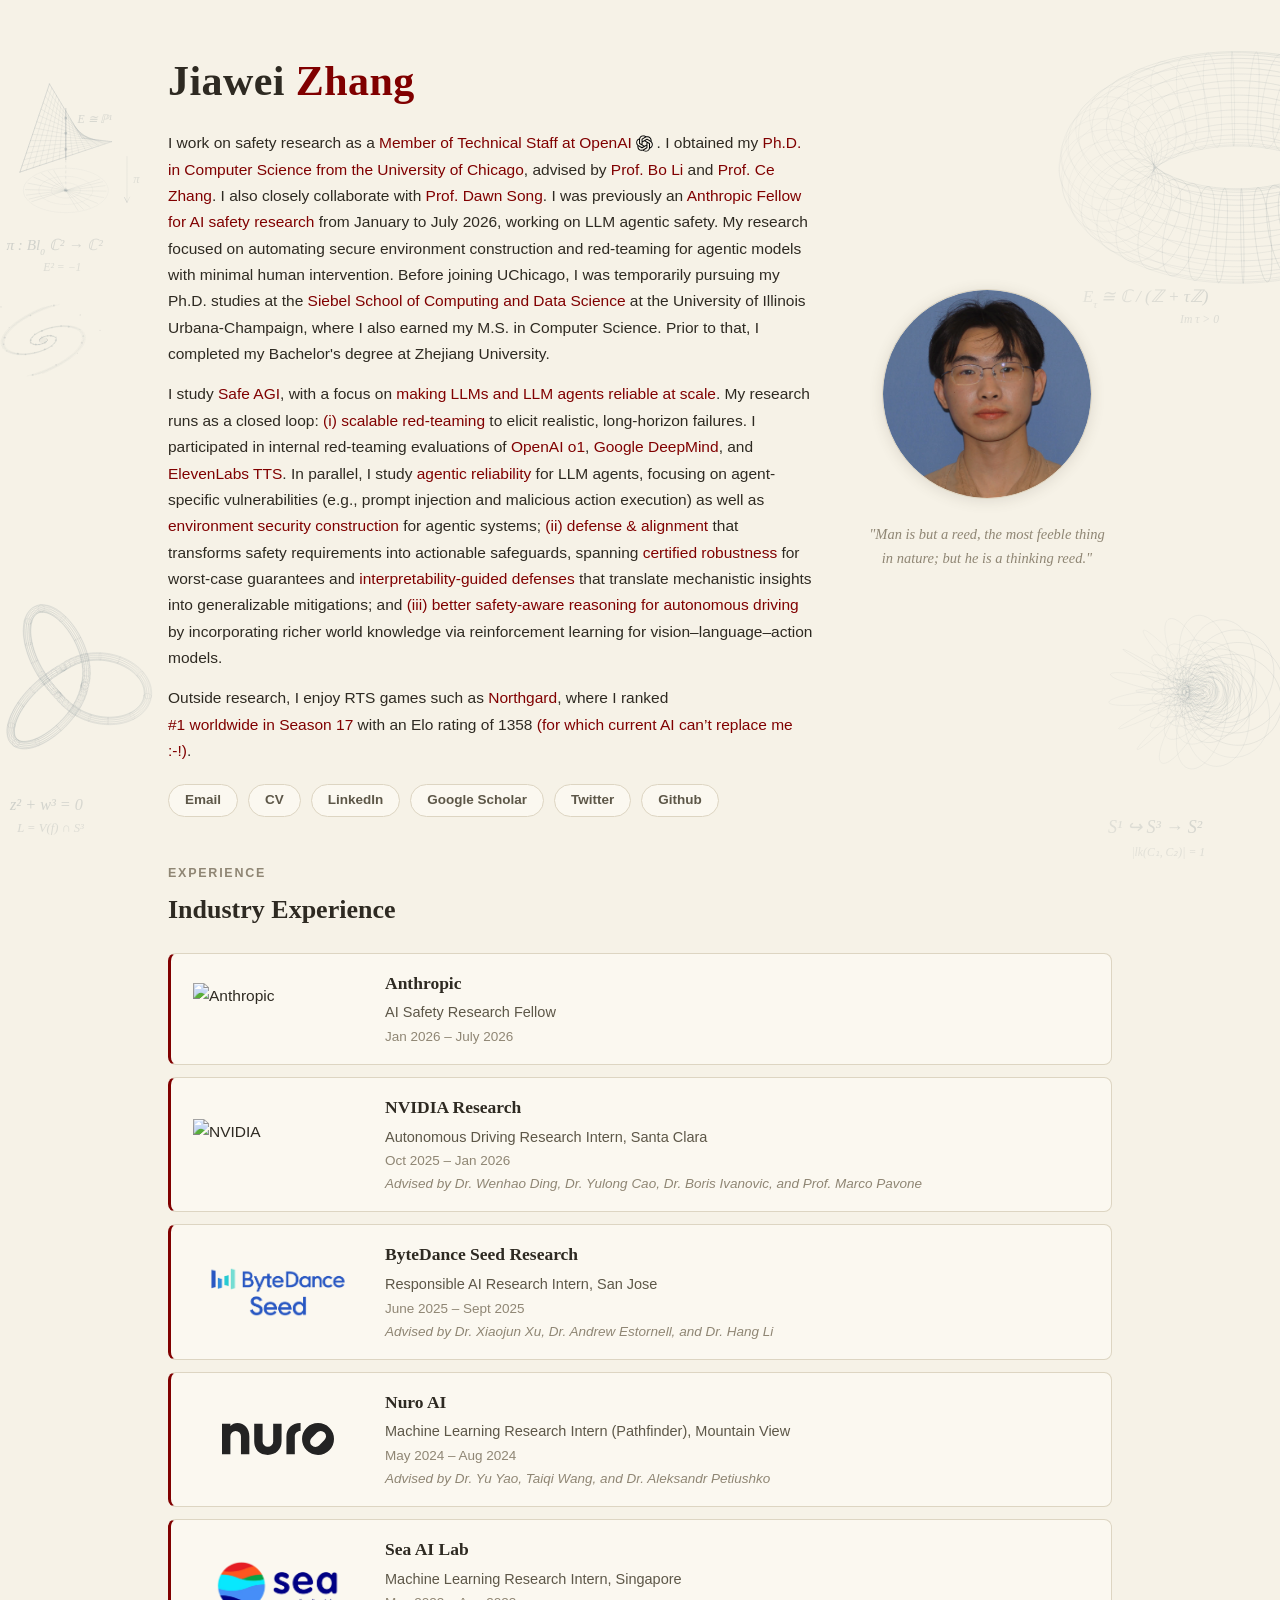
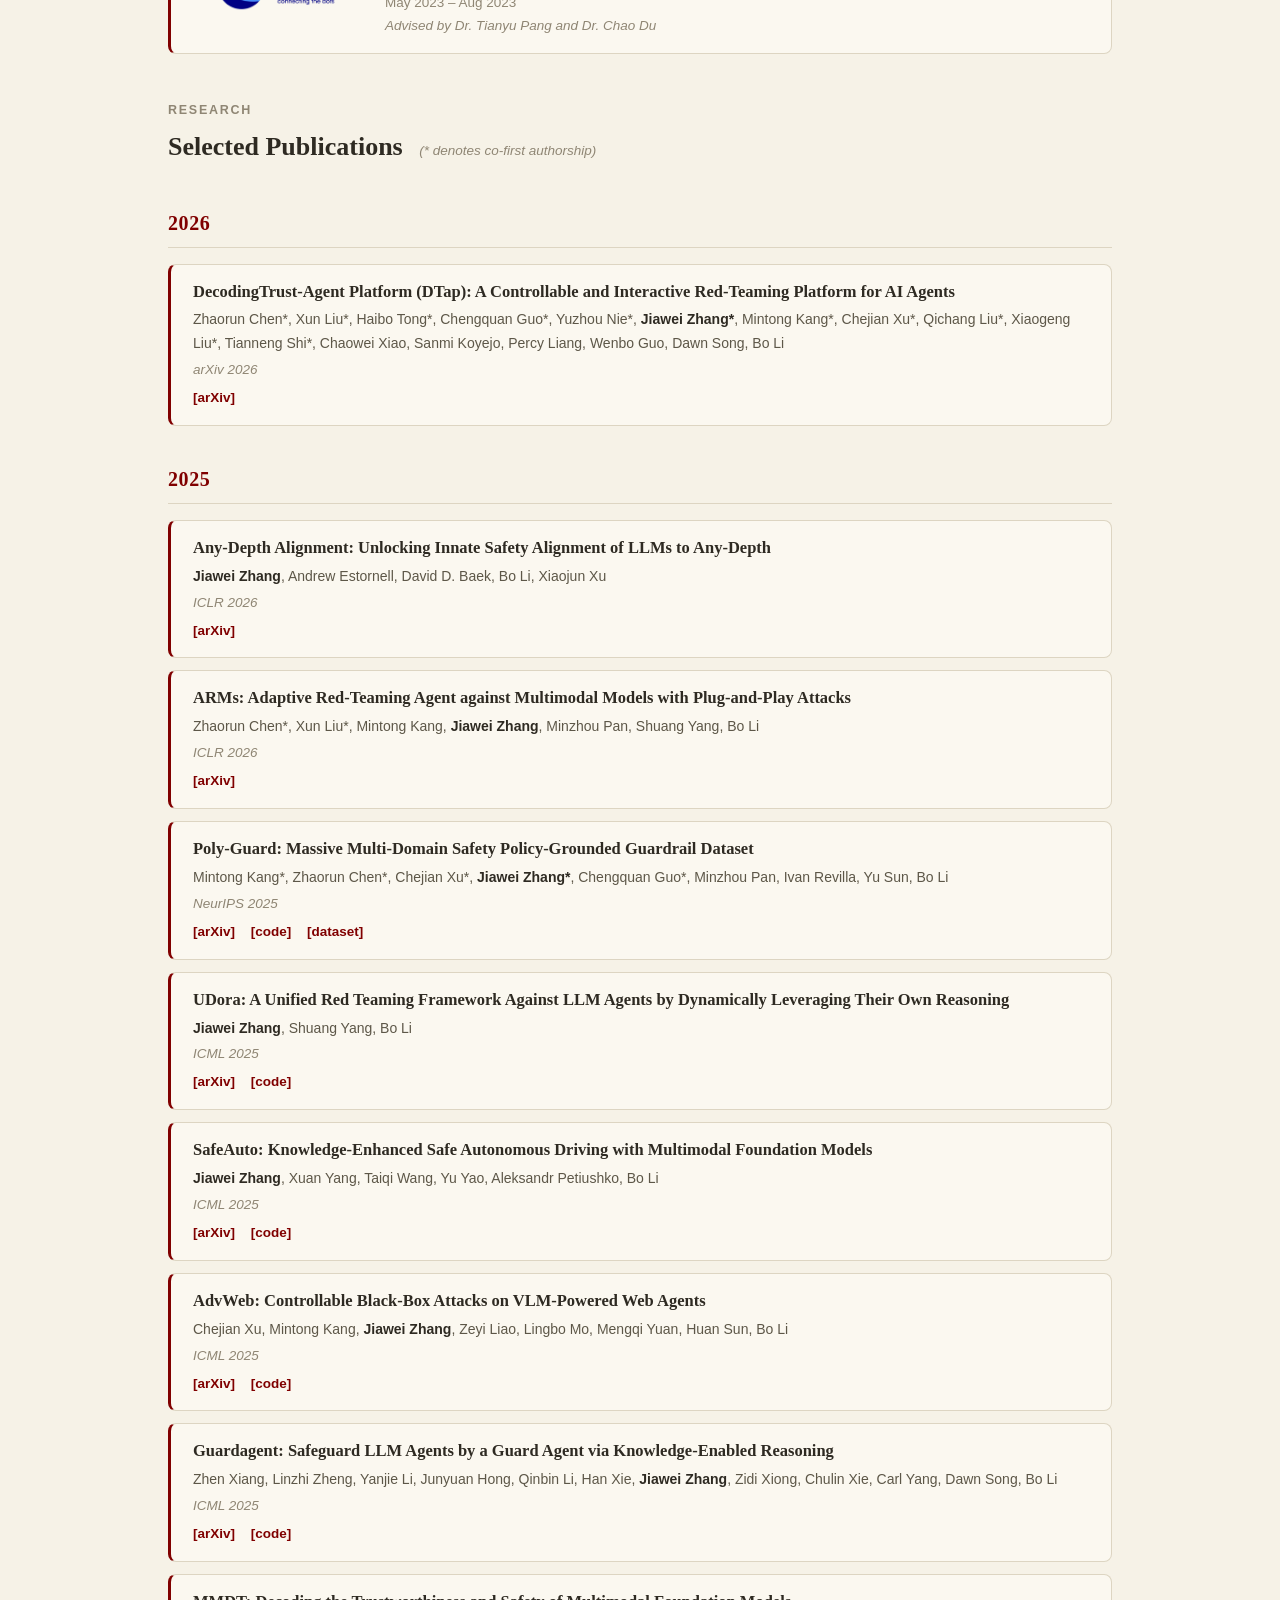
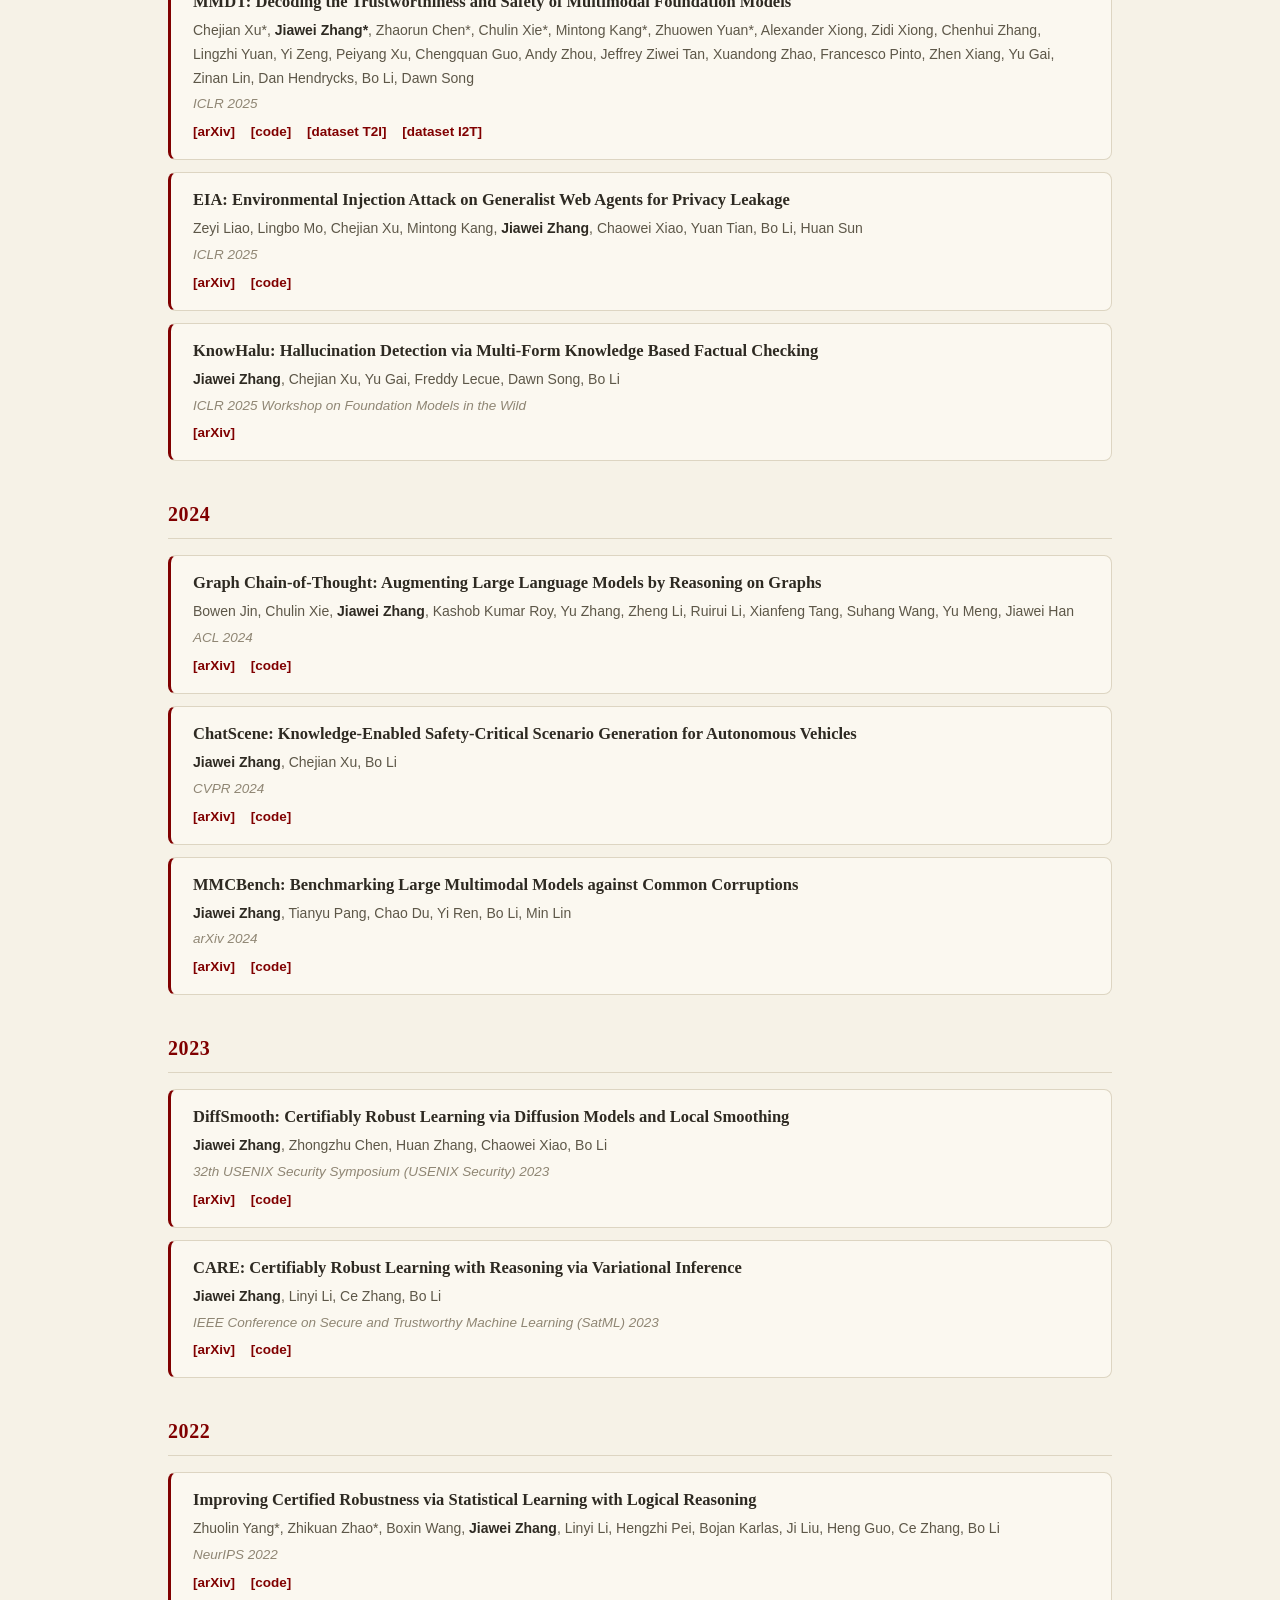
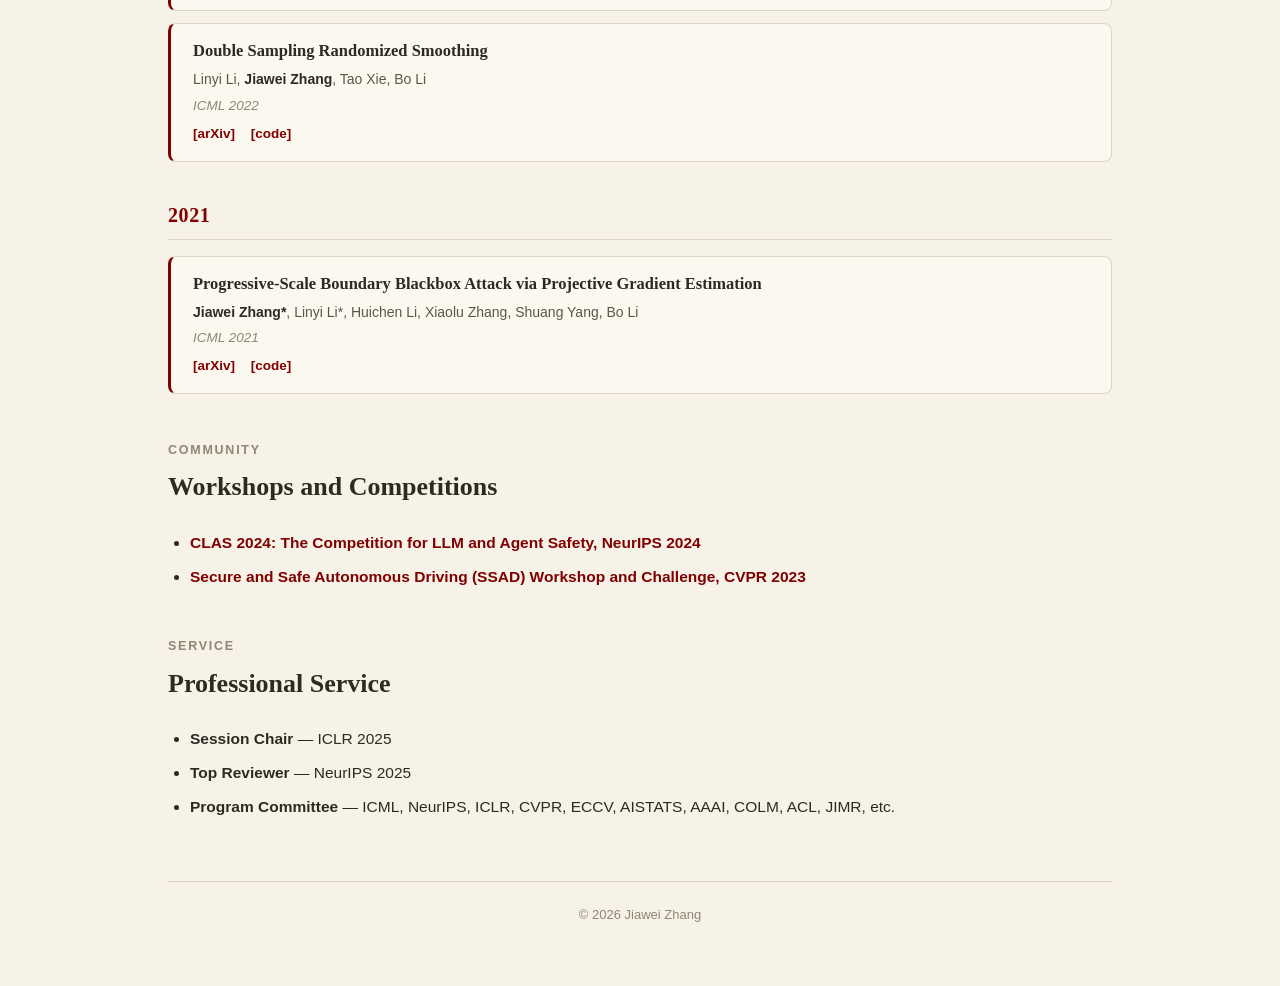
==== commit f164748e: "Match ranking and AI aside accent styling" ====
--- a/index.html
+++ b/index.html
@@ -29,7 +29,7 @@
       </p>
 
       <p class="hero-bio">
-        Outside research, I enjoy RTS games such as <a href="https://store.steampowered.com/app/466560/Northgard_Definitive_Edition/">Northgard</a>, where I ranked <strong class="bio-highlight bio-ranking">#1 worldwide in Season 17</strong> with an Elo rating of 1358 (for which current AI can’t replace me :-!).
+        Outside research, I enjoy RTS games such as <a href="https://store.steampowered.com/app/466560/Northgard_Definitive_Edition/">Northgard</a>, where I ranked <span class="bio-highlight bio-ranking">#1 worldwide in Season 17</span> with an Elo rating of 1358 <span class="bio-highlight">(for which current AI can’t replace me :-!)</span>.
       </p>
 
       <nav class="hero-links">
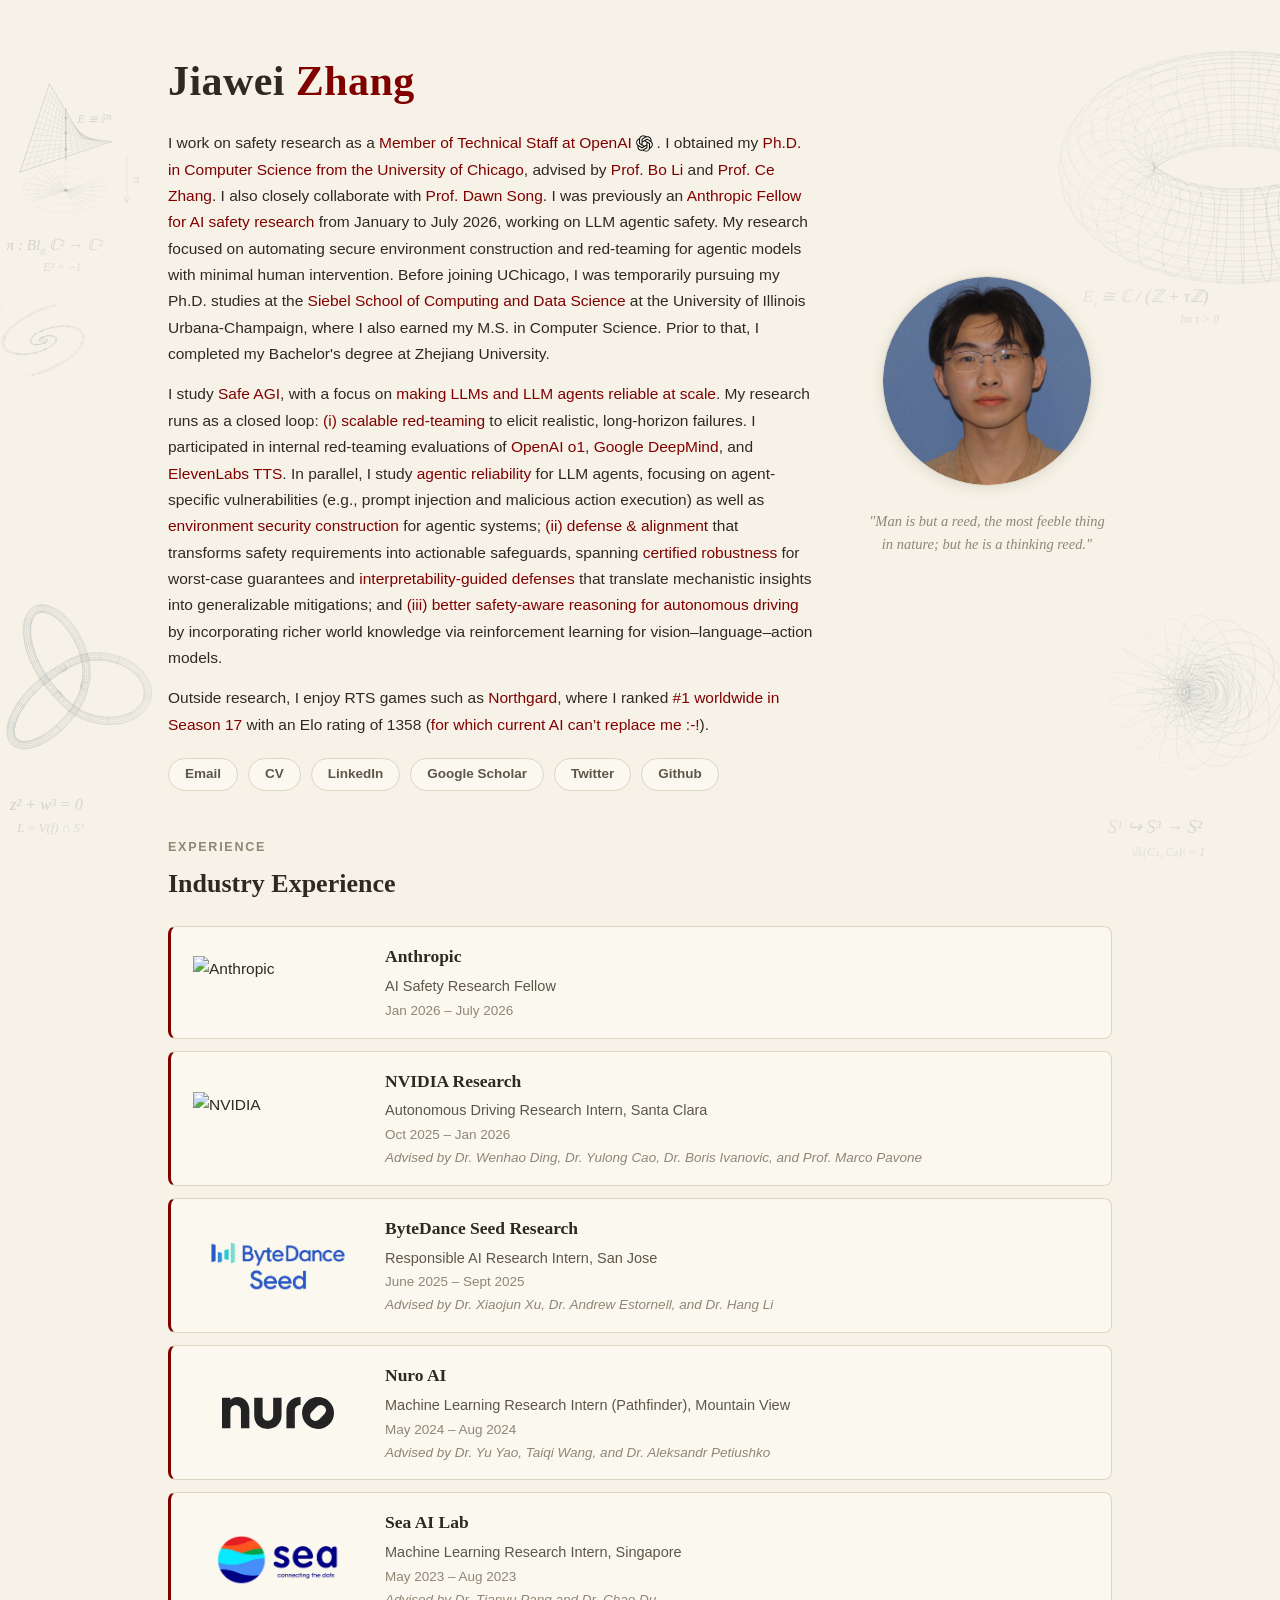
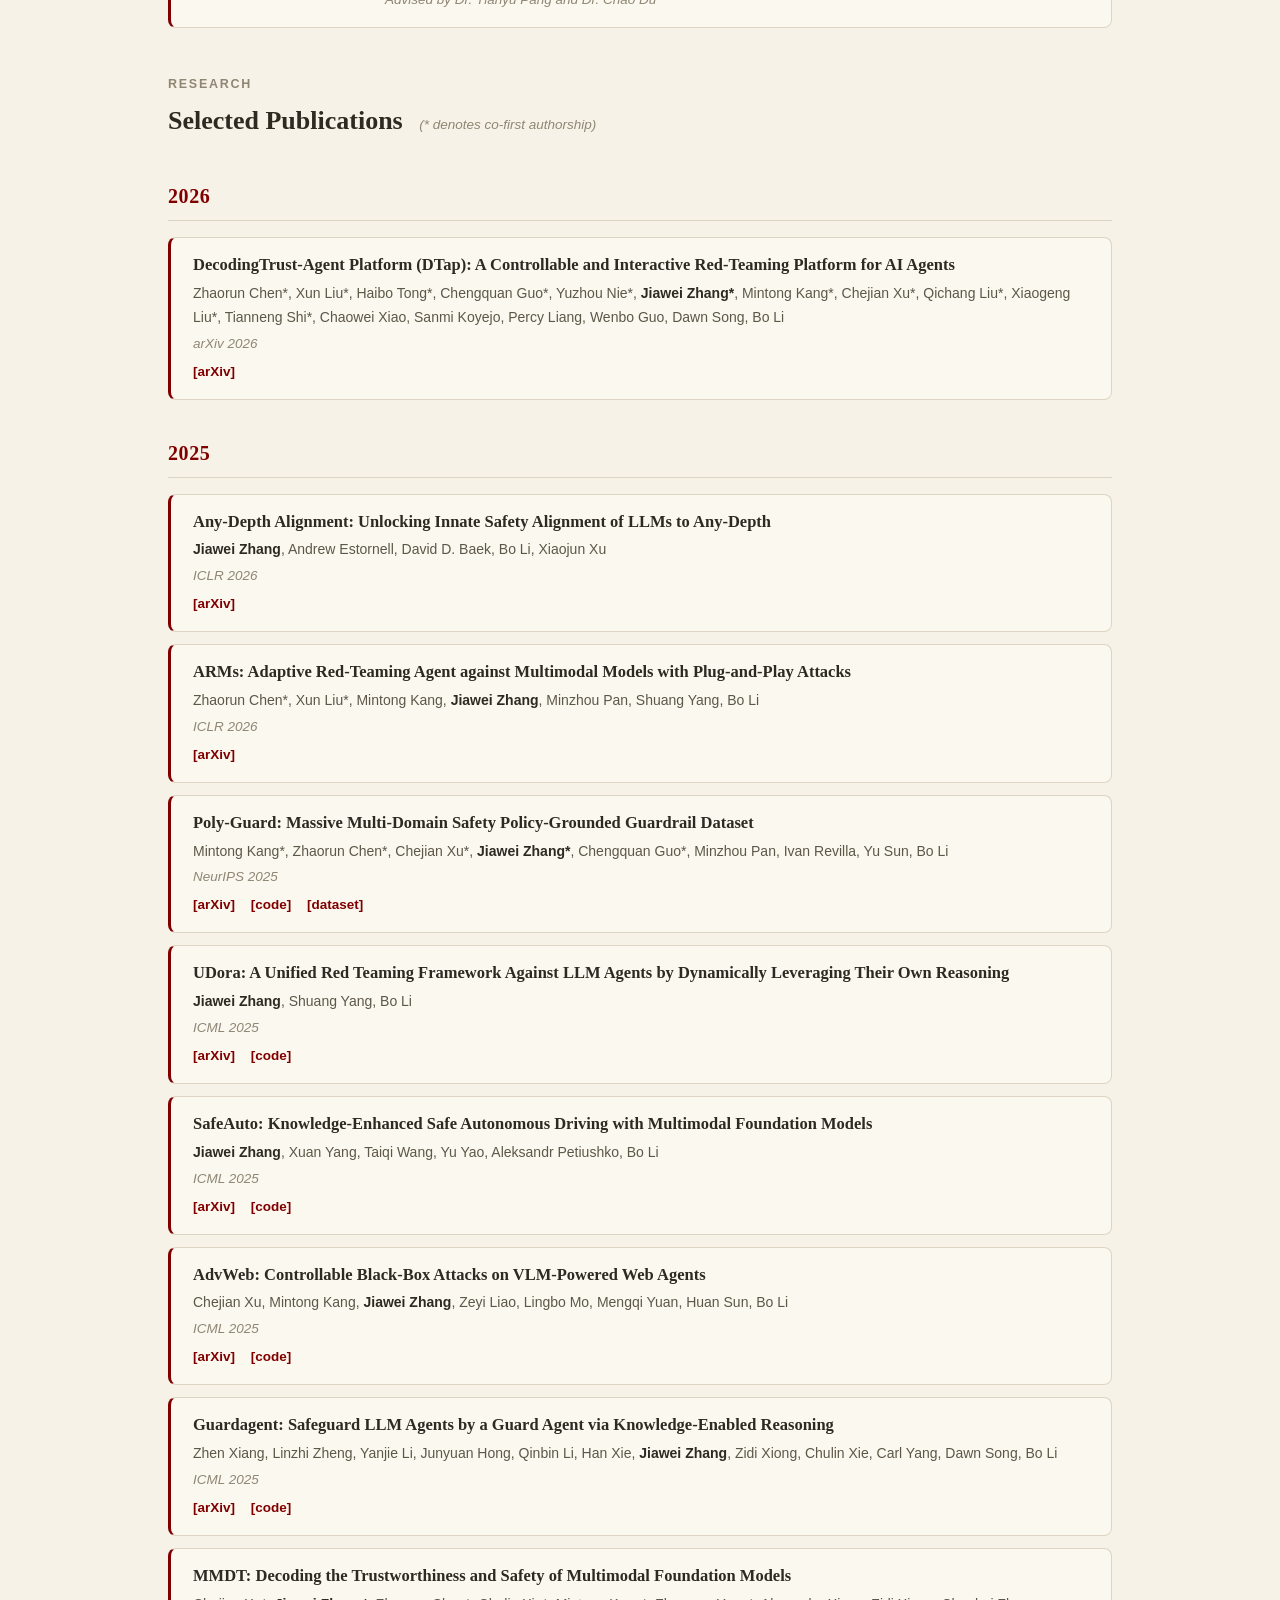
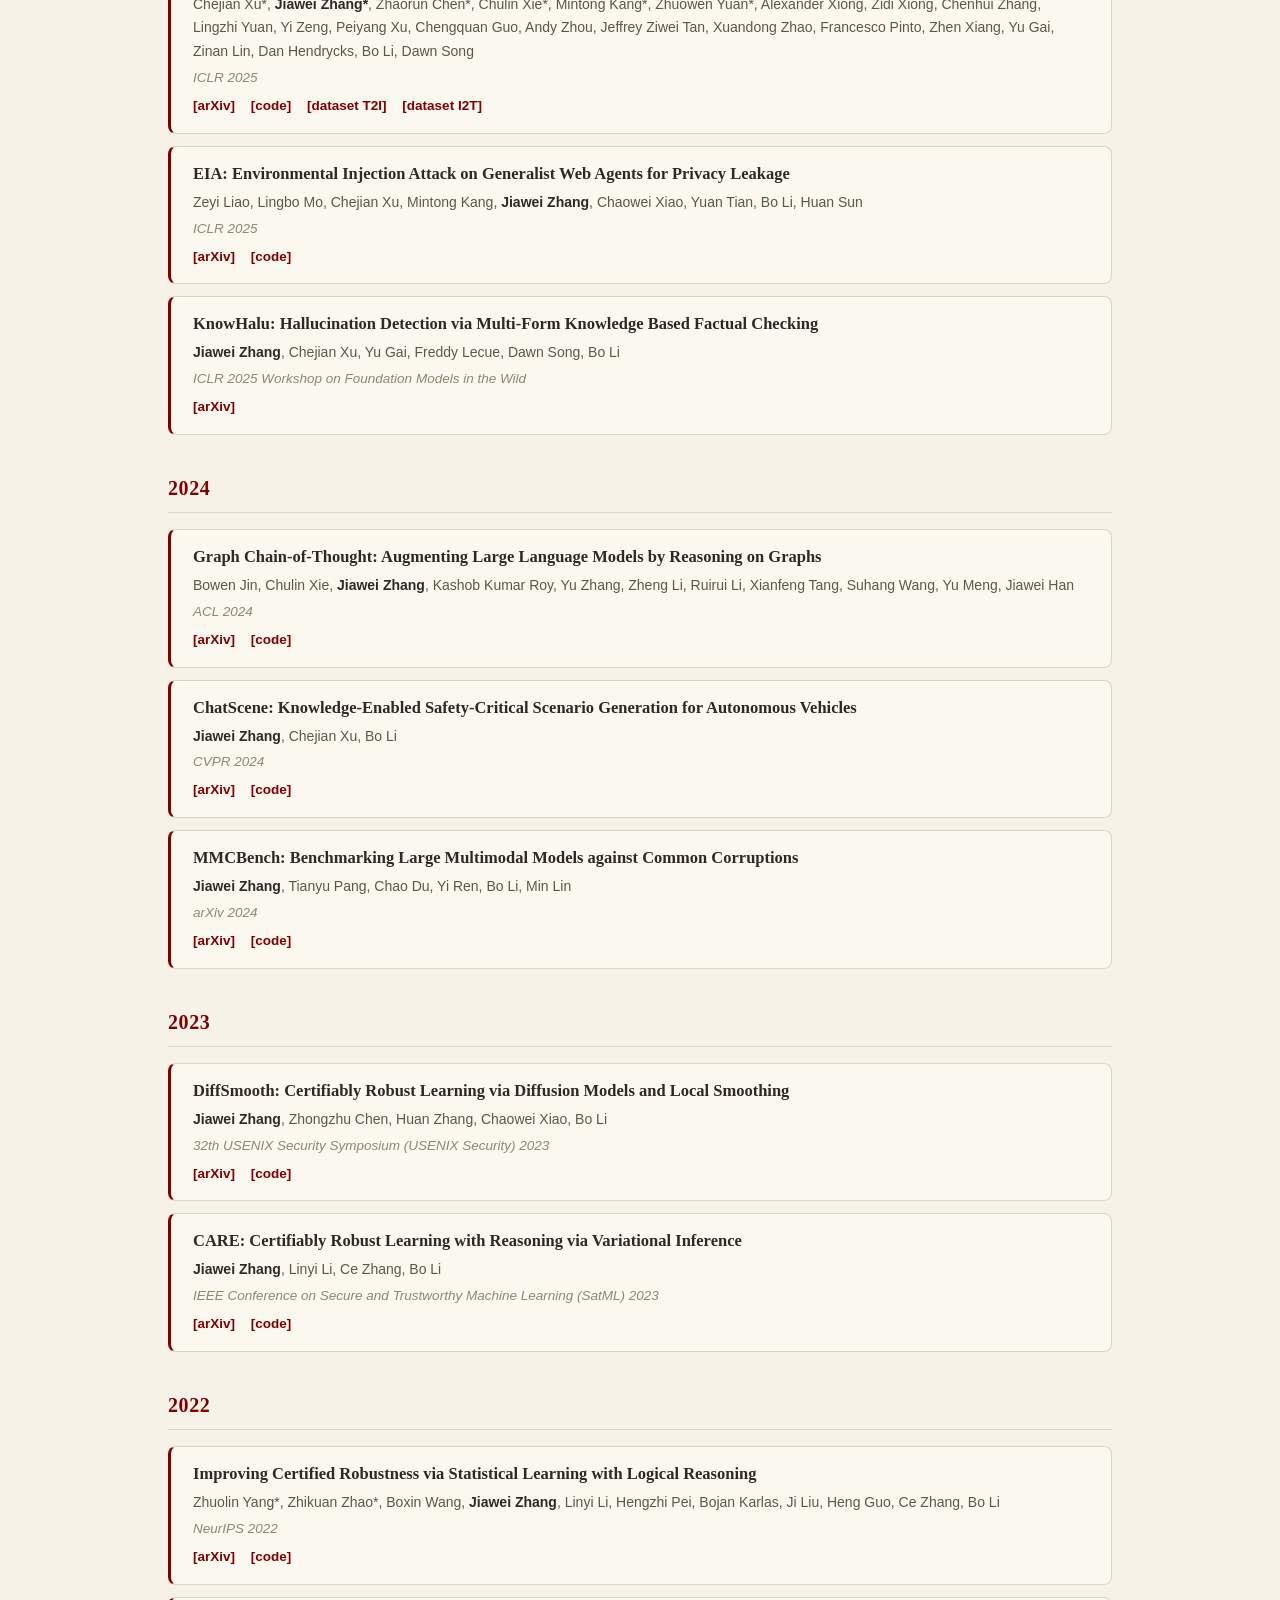
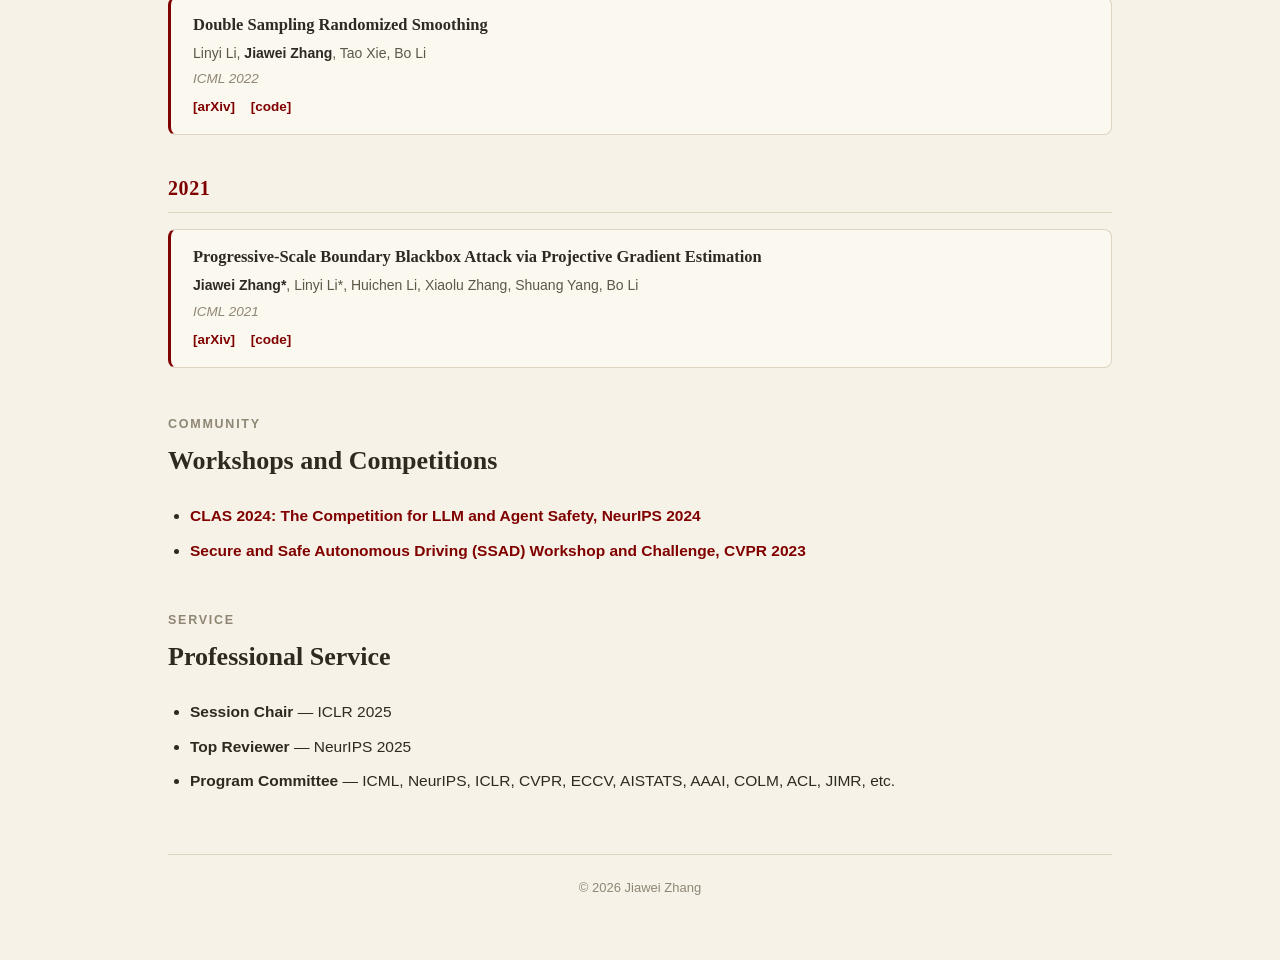
==== commit ac90c787: "Restore natural wrapping and neutral parentheses" ====
--- a/index.html
+++ b/index.html
@@ -29,7 +29,7 @@
       </p>
 
       <p class="hero-bio">
-        Outside research, I enjoy RTS games such as <a href="https://store.steampowered.com/app/466560/Northgard_Definitive_Edition/">Northgard</a>, where I ranked <span class="bio-highlight bio-ranking">#1 worldwide in Season 17</span> with an Elo rating of 1358 <span class="bio-highlight">(for which current AI can’t replace me :-!)</span>.
+        Outside research, I enjoy RTS games such as <a href="https://store.steampowered.com/app/466560/Northgard_Definitive_Edition/">Northgard</a>, where I ranked <span class="bio-highlight">#1 worldwide in Season 17</span> with an Elo rating of 1358 (<span class="bio-highlight">for which current AI can’t replace me :-!</span>).
       </p>
 
       <nav class="hero-links">
--- a/stylesheet.css
+++ b/stylesheet.css
@@ -96,7 +96,6 @@
 .hero-text p { margin: 0 0 14px; color: var(--text); }
 
 .hero-bio .bio-highlight { color: var(--accent); }
-.hero-bio .bio-ranking { white-space: nowrap; }
 .hero-bio a { font-weight: 400; }
 
 .bio-affiliation {
